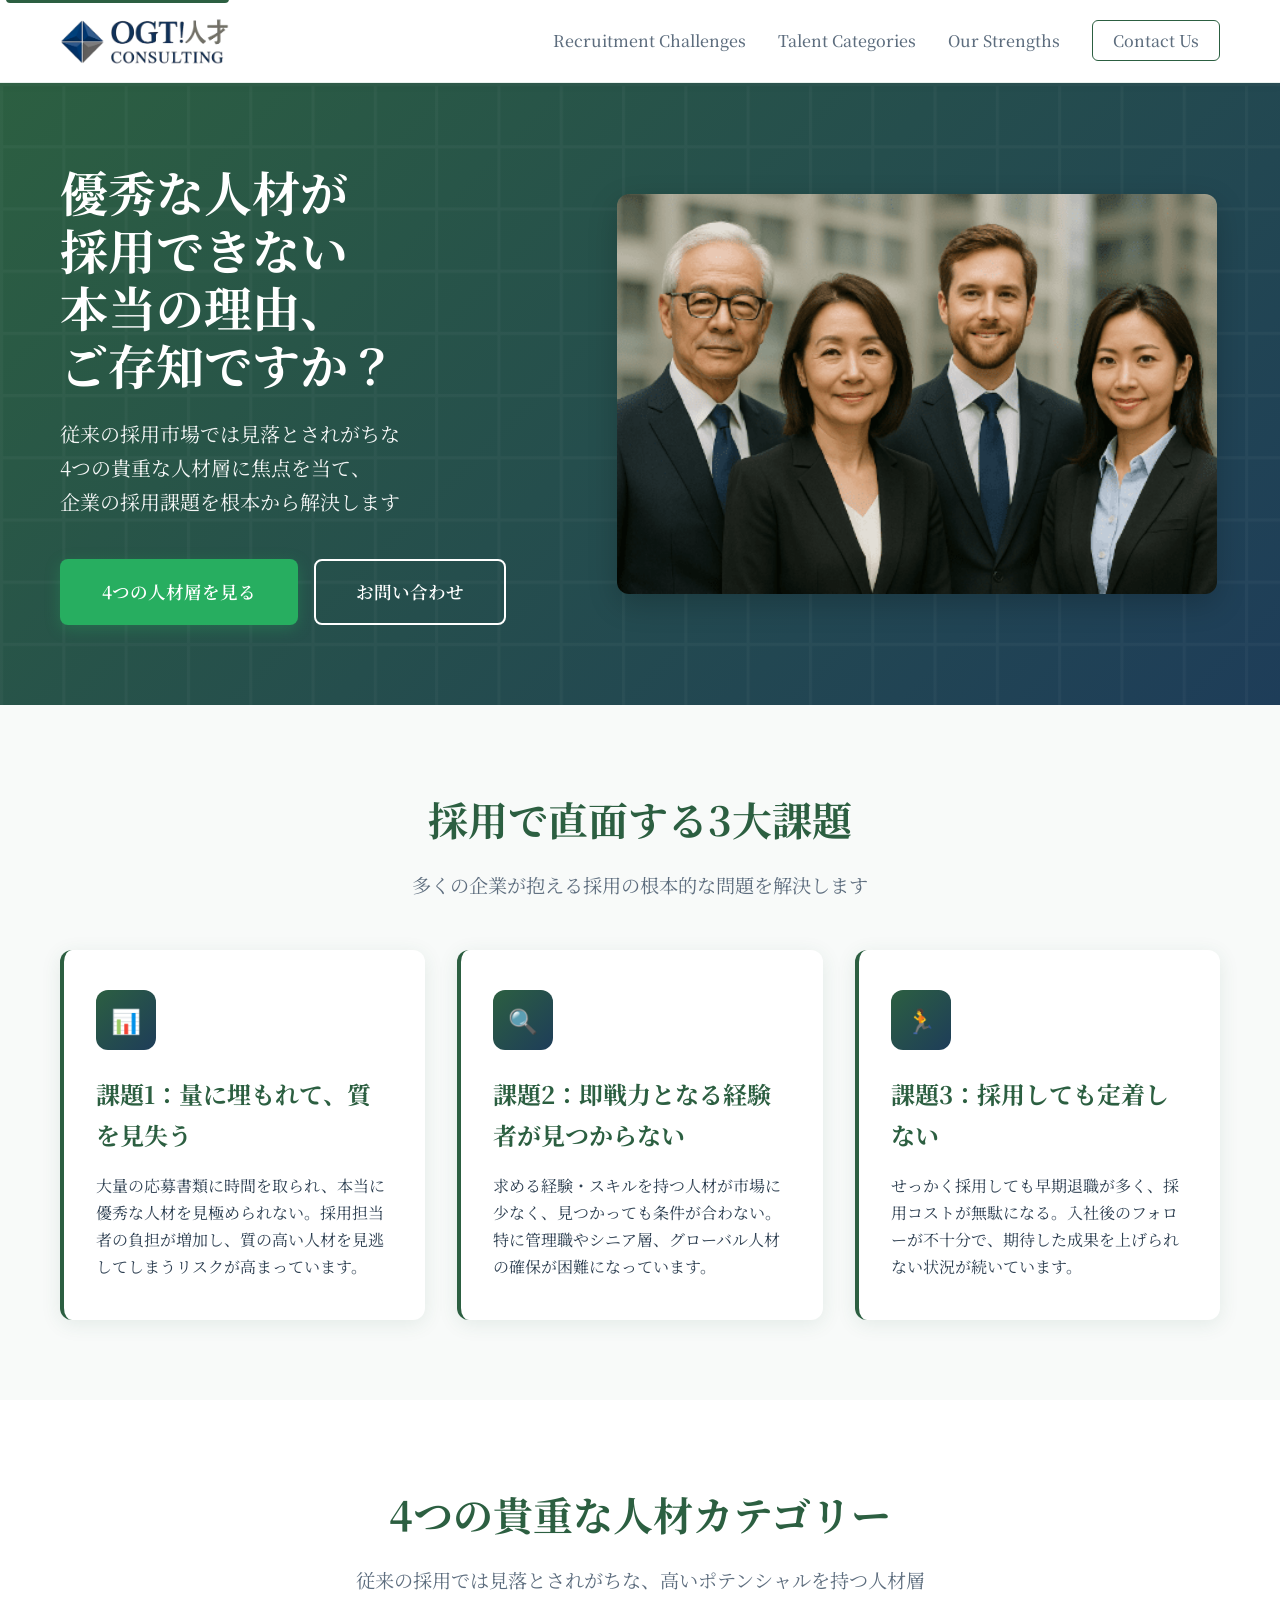
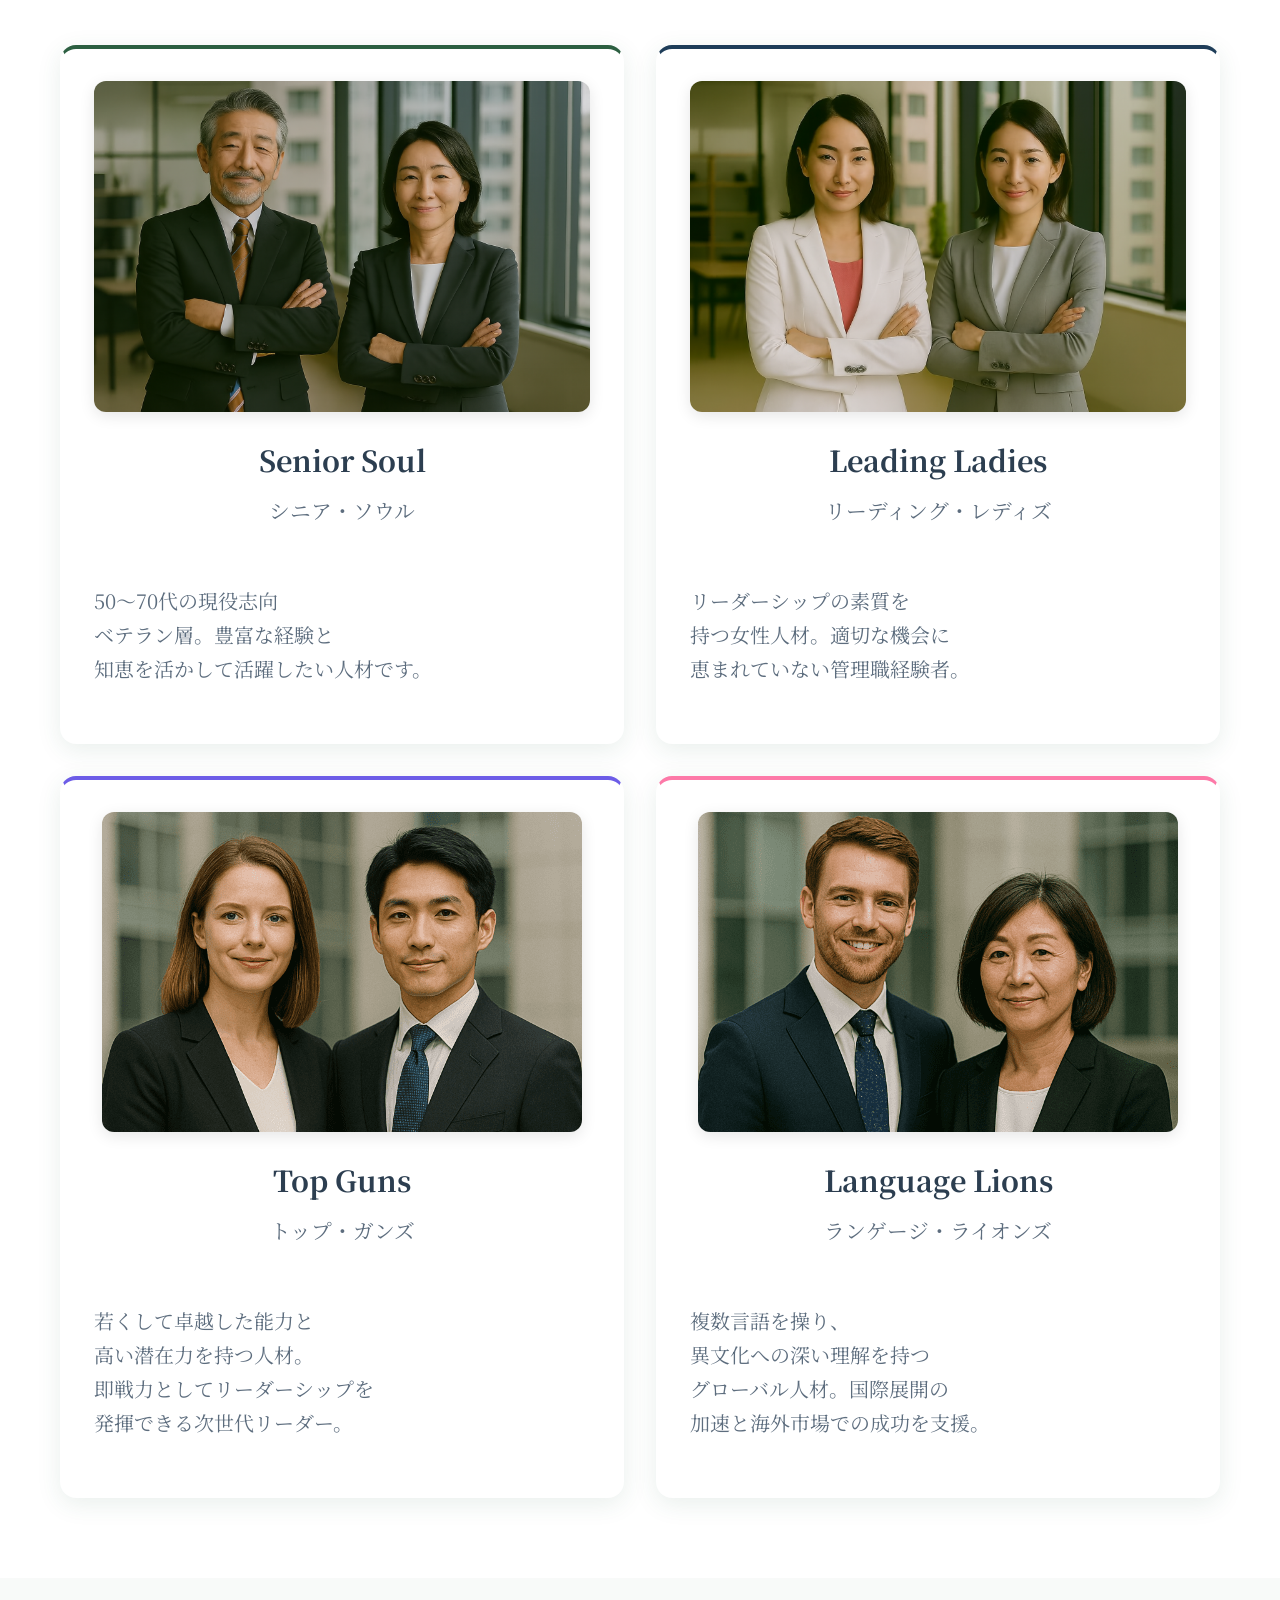
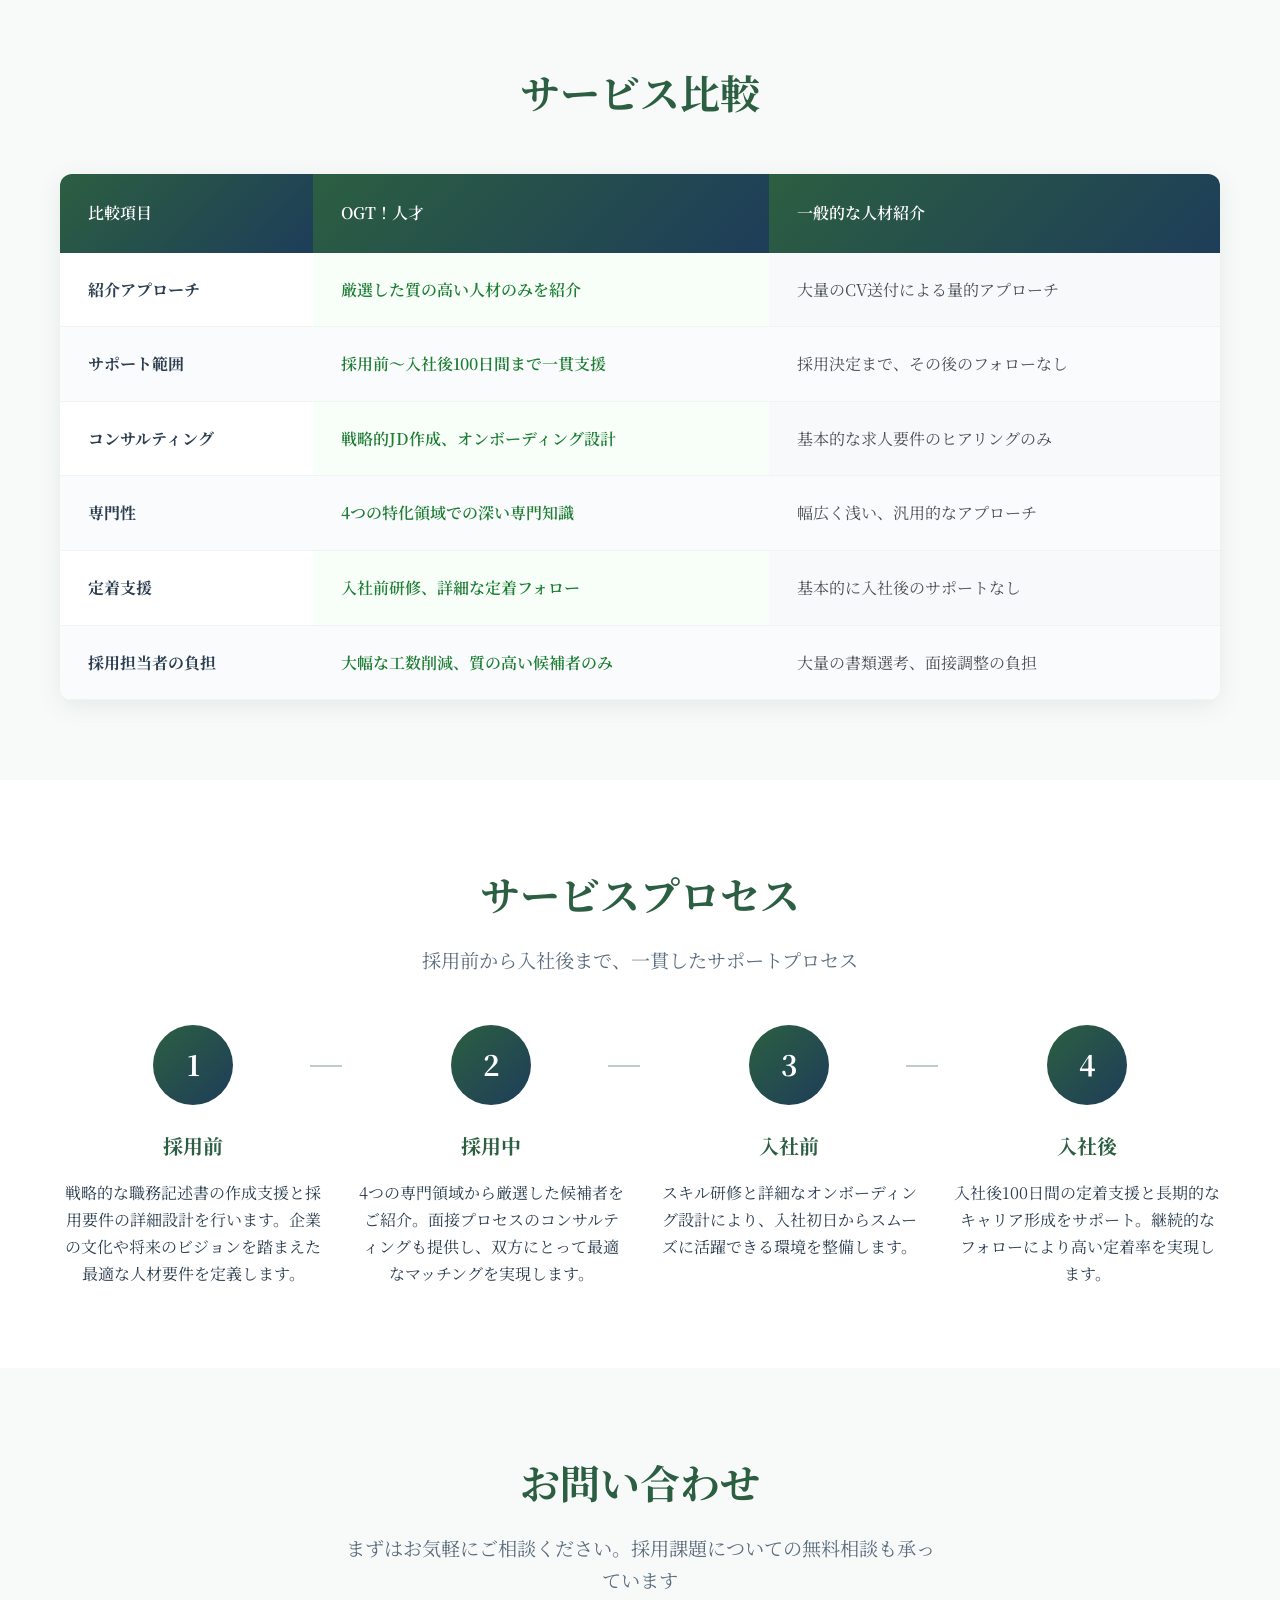
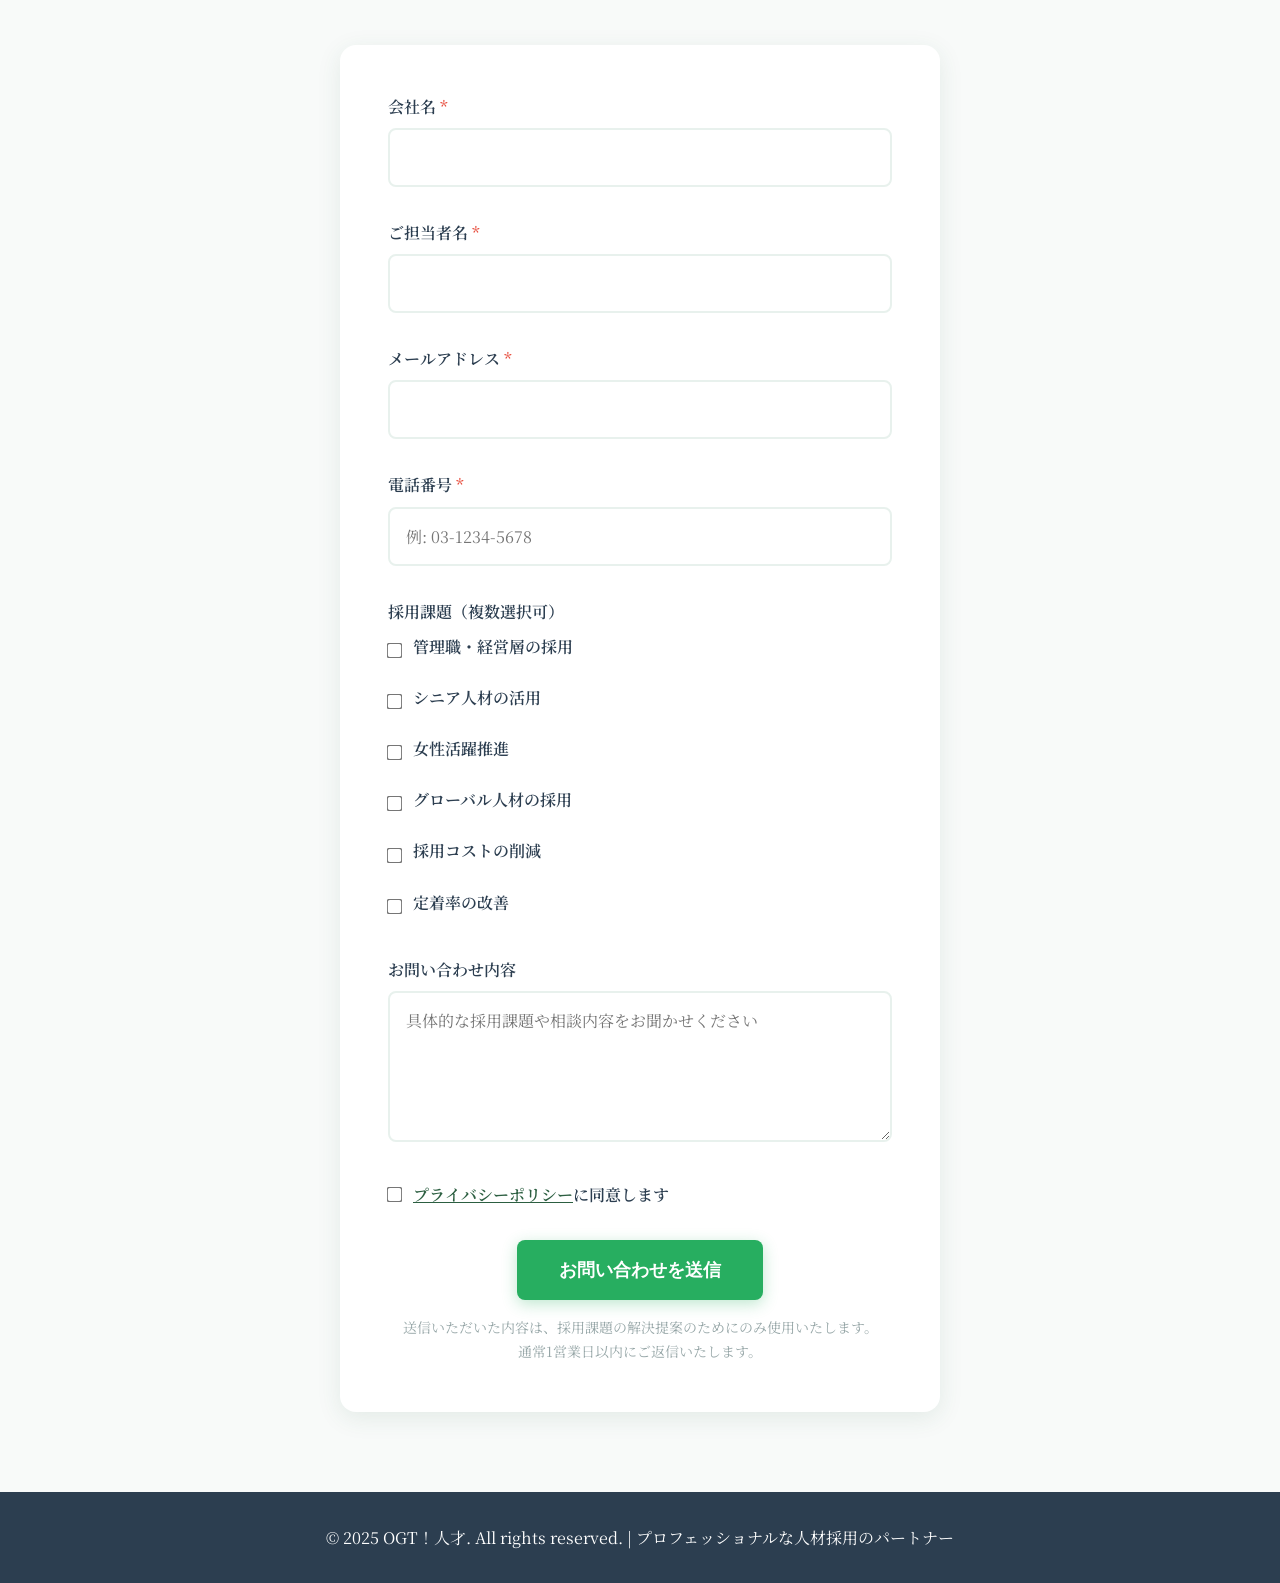
==== index.html @ 857cc053 "フォント、ロゴ、ヘッダー変更" ====
<!DOCTYPE html>
<html lang="ja">
  <head>
    <meta charset="UTF-8" />
    <meta name="viewport" content="width=device-width, initial-scale=1.0" />
    <title>OGT！人才 - 優秀な人材採用の新たな選択肢</title>
    <meta
      name="description"
      content="従来の採用市場では見落とされがちな4つの貴重な人材層に焦点を当て、企業の採用課題を解決する人材紹介サービス"
    />
    <meta name="author" content="OGT！人才" />
    <meta name="robots" content="all" />
    <meta name="viewport" content="width=device-width, initial-scale=1" />

    <!-- Google tag (gtag.js) -->
    <script
      async
      src="https://www.googletagmanager.com/gtag/js?id=G-VGLK5ZNC4B"
    ></script>
    <script>
      window.dataLayer = window.dataLayer || [];
      function gtag() {
        dataLayer.push(arguments);
      }
      gtag("js", new Date());

      gtag("config", "G-VGLK5ZNC4B");
    </script>

    <!-- Favicon -->
    <link rel="icon" type="image/x-icon" href="/favicon.ico" />

    <!-- Fonts -->
    <link rel="preconnect" href="https://fonts.googleapis.com" />
    <link rel="preconnect" href="https://fonts.gstatic.com" crossorigin />
    <link
      href="https://fonts.googleapis.com/css2?family=Noto+Serif+JP:wght@400;500;600;700&family=Cormorant+Garamond:wght@400;500;600;700&display=swap"
      rel="stylesheet"
    />

    <!-- GSAP for animations -->
    <script src="https://cdn.jsdelivr.net/npm/gsap@3.12.2/dist/gsap.min.js"></script>

    <!-- Styles -->
    <link rel="stylesheet" href="css/style.css" />

    <!-- Open Graph Meta Tags -->
    <meta
      property="og:title"
      content="OGT！人才 - 優秀な人材採用の新たな選択肢"
    />
    <meta
      property="og:description"
      content="従来の採用市場では見落とされがちな4つの貴重な人材層に焦点を当て、企業の採用課題を解決する人材紹介サービス"
    />
    <meta property="og:type" content="website" />
    <meta property="og:url" content="https://ogtjinzai.com" />

    <!-- Schema.org structured data -->
    <script type="application/ld+json">
      {
        "@context": "https://schema.org",
        "@type": "Organization",
        "name": "OGT！人才",
        "description": "従来の採用市場では見落とされがちな4つの貴重な人材層に焦点を当て、企業の採用課題を解決する人材紹介サービス",
        "url": "https://ogtjinzai.com",
        "serviceType": "人材紹介サービス"
      }
    </script>
  </head>
  <body id="top">
    <!-- Skip Link for Accessibility -->
    <a href="#main-content" class="skip-link">メインコンテンツへスキップ</a>

    <!-- Header -->
    <header class="header" role="banner">
      <div class="container">
        <div class="header-content">
          <a href="#top" class="logo" aria-label="OGT！人才 ホーム">
            <img src="assets/transparent-logo.webp" alt="OGT！人才" class="logo-img" />
          </a>
          <button
            class="hamburger"
            aria-label="メニューを開く"
            aria-expanded="false"
          >
            <span class="hamburger-line"></span>
            <span class="hamburger-line"></span>
            <span class="hamburger-line"></span>
          </button>
          <nav class="nav" role="navigation" aria-label="メインナビゲーション">
            <ul>
              <li><a href="#issues">Recruitment Challenges</a></li>
              <li><a href="#talent-categories">Talent Categories</a></li>
              <li><a href="#differentiation">Our Strengths</a></li>
              <li><a href="#contact">Contact Us</a></li>
            </ul>
          </nav>
        </div>
      </div>
    </header>

    <!-- Main Content -->
    <main id="main-content" role="main">
      <!-- Hero Section -->
      <section class="hero" role="banner">
        <div class="container">
          <div class="hero-content">
            <div class="hero-text">
              <h1>
                優秀な人材が<br />採用できない<br />本当の理由、<br />ご存知ですか？
              </h1>
              <p>
                従来の採用市場では見落とされがちな<br />4つの貴重な人材層に焦点を当て、<br />企業の採用課題を根本から解決します
              </p>
              <div class="hero-buttons">
                <a href="#talent-categories" class="btn btn-primary"
                  >4つの人材層を見る</a
                >
                <a href="#contact" class="btn btn-outline">お問い合わせ</a>
              </div>
            </div>
            <div class="hero-image">
              <img
                src="../../../assets/sample2.png"
                alt="優秀な人材採用のイメージ"
                class="hero-img"
              />
            </div>
          </div>
        </div>
      </section>

      <!-- Issues Section -->
      <section
        id="issues"
        class="issues"
        role="region"
        aria-labelledby="issues-title"
      >
        <div class="container">
          <h2 id="issues-title" class="section-title">採用で直面する3大課題</h2>
          <p class="section-subtitle">
            多くの企業が抱える採用の根本的な問題を解決します
          </p>

          <div class="issues-grid">
            <article class="issue-card">
              <div class="issue-icon" aria-hidden="true">📊</div>
              <h3>課題1：量に埋もれて、質を見失う</h3>
              <p>
                大量の応募書類に時間を取られ、本当に優秀な人材を見極められない。採用担当者の負担が増加し、質の高い人材を見逃してしまうリスクが高まっています。
              </p>
            </article>

            <article class="issue-card">
              <div class="issue-icon" aria-hidden="true">🔍</div>
              <h3>課題2：即戦力となる経験者が見つからない</h3>
              <p>
                求める経験・スキルを持つ人材が市場に少なく、見つかっても条件が合わない。特に管理職やシニア層、グローバル人材の確保が困難になっています。
              </p>
            </article>

            <article class="issue-card">
              <div class="issue-icon" aria-hidden="true">🏃</div>
              <h3>課題3：採用しても定着しない</h3>
              <p>
                せっかく採用しても早期退職が多く、採用コストが無駄になる。入社後のフォローが不十分で、期待した成果を上げられない状況が続いています。
              </p>
            </article>
          </div>
        </div>
      </section>

      <!-- Talent Categories Section -->
      <section
        id="talent-categories"
        class="talent-categories"
        role="region"
        aria-labelledby="categories-title"
      >
        <div class="container">
          <h2 id="categories-title" class="section-title">
            4つの貴重な人材カテゴリー
          </h2>
          <p class="section-subtitle">
            従来の採用では見落とされがちな、高いポテンシャルを持つ人材層
          </p>

          <div class="categories-grid">
            <article class="category-card">
              <div class="category-header">
                <img
                  src="assets/senior_soul.png"
                  alt="Senior Soul"
                  class="category-image"
                />
                <h3>Senior Soul</h3>
                <p class="subtitle">シニア・ソウル</p>
              </div>
              <div class="category-content">
                <p style="margin-bottom: 1.5rem; color: var(--text-medium)">
                  50〜70代の現役志向<br />ベテラン層。豊富な経験と<br />知恵を活かして活躍したい人材です。
                </p>
              </div>
              <div class="talent-hover">
                <div class="hover-content">
                  <h4>Senior Soulの価値</h4>
                  <ul>
                    <li>豊富な業界経験と深い専門知識</li>
                    <li>広範囲な人的ネットワーク</li>
                    <li>若手育成・メンタリング能力</li>
                    <li>危機管理・判断力の高さ</li>
                    <li>安定したパフォーマンス</li>
                  </ul>
                </div>
              </div>
            </article>

            <article class="category-card">
              <div class="category-header">
                <img
                  src="assets/leading_ladies.png"
                  alt="Leading Ladies"
                  class="category-image"
                />
                <h3>Leading Ladies</h3>
                <p class="subtitle">リーディング・レディズ</p>
              </div>
              <div class="category-content">
                <p style="margin-bottom: 1.5rem; color: var(--text-medium)">
                  リーダーシップの素質を<br />持つ女性人材。適切な機会に<br />恵まれていない管理職経験者。
                </p>
              </div>
              <div class="talent-hover">
                <div class="hover-content">
                  <h4>Leading Ladiesの価値</h4>
                  <ul>
                    <li>高いコミュニケーション能力</li>
                    <li>チームマネジメント経験</li>
                    <li>多角的な視点と柔軟性</li>
                    <li>詳細への配慮と丁寧さ</li>
                    <li>ダイバーシティ推進への貢献</li>
                  </ul>
                </div>
              </div>
            </article>

            <article class="category-card">
              <div class="category-header">
                <img
                  src="assets/top-guns.png"
                  alt="Top Guns"
                  class="category-image"
                />
                <h3>Top Guns</h3>
                <p class="subtitle">トップ・ガンズ</p>
              </div>
              <div class="category-content">
                <p style="margin-bottom: 1.5rem; color: var(--text-medium)">
                  若くして卓越した能力と<br />高い潜在力を持つ人材。<br />即戦力としてリーダーシップを<br />発揮できる次世代リーダー。
                </p>
              </div>
              <div class="talent-hover">
                <div class="hover-content">
                  <h4>Top Gunsの価値</h4>
                  <ul>
                    <li>高い学習能力と適応力</li>
                    <li>データ分析・デジタルスキル</li>
                    <li>イノベーション創出力</li>
                    <li>チャレンジ精神と実行力</li>
                    <li>スピード感のある意思決定</li>
                  </ul>
                </div>
              </div>
            </article>

            <article class="category-card">
              <div class="category-header">
                <img
                  src="assets/language_lions.png"
                  alt="Language Lions"
                  class="category-image"
                />
                <h3>Language Lions</h3>
                <p class="subtitle">ランゲージ・ライオンズ</p>
              </div>
              <div class="category-content">
                <p style="margin-bottom: 1.5rem; color: var(--text-medium)">
                  複数言語を操り、<br />異文化への深い理解を持つ<br />グローバル人材。国際展開の<br />加速と海外市場での成功を支援。
                </p>
              </div>
              <div class="talent-hover">
                <div class="hover-content">
                  <h4>Language Lionsの価値</h4>
                  <ul>
                    <li>マルチリンガルスキル</li>
                    <li>異文化コミュニケーション能力</li>
                    <li>国際的なビジネス経験</li>
                    <li>グローバル市場への理解</li>
                    <li>クロスボーダーな思考力</li>
                  </ul>
                </div>
              </div>
            </article>
          </div>
        </div>
      </section>

      <!-- Differentiation Section -->
      <section
        id="differentiation"
        class="differentiation"
        role="region"
        aria-labelledby="diff-title"
      >
        <div class="container">
          <h2 id="diff-title" class="section-title">サービス比較</h2>

          <div class="comparison-table">
            <table role="table" aria-label="サービス比較表">
              <thead>
                <tr>
                  <th scope="col">比較項目</th>
                  <th scope="col" class="ogt-column">OGT！人才</th>
                  <th scope="col" class="general-column">一般的な人材紹介</th>
                </tr>
              </thead>
              <tbody>
                <tr>
                  <td><strong>紹介アプローチ</strong></td>
                  <td class="ogt-column">
                    厳選した質の高い<br class="mobile-br" />人材のみを紹介
                  </td>
                  <td class="general-column">
                    大量のCV送付による<br class="mobile-br" />量的アプローチ
                  </td>
                </tr>
                <tr>
                  <td><strong>サポート範囲</strong></td>
                  <td class="ogt-column">
                    採用前〜入社後100日間まで<br class="mobile-br" />一貫支援
                  </td>
                  <td class="general-column">
                    採用決定まで、<br class="mobile-br" />その後のフォローなし
                  </td>
                </tr>
                <tr>
                  <td><strong>コンサルティング</strong></td>
                  <td class="ogt-column">
                    戦略的JD作成、<br class="mobile-br" />オンボーディング設計
                  </td>
                  <td class="general-column">
                    基本的な求人要件の<br class="mobile-br" />ヒアリングのみ
                  </td>
                </tr>
                <tr>
                  <td><strong>専門性</strong></td>
                  <td class="ogt-column">
                    4つの特化領域での<br class="mobile-br" />深い専門知識
                  </td>
                  <td class="general-column">
                    幅広く浅い、<br class="mobile-br" />汎用的なアプローチ
                  </td>
                </tr>
                <tr>
                  <td><strong>定着支援</strong></td>
                  <td class="ogt-column">
                    入社前研修、<br class="mobile-br" />詳細な定着フォロー
                  </td>
                  <td class="general-column">
                    基本的に入社後の<br class="mobile-br" />サポートなし
                  </td>
                </tr>
                <tr>
                  <td><strong>採用担当者の負担</strong></td>
                  <td class="ogt-column">
                    大幅な工数削減、<br class="mobile-br" />質の高い候補者のみ
                  </td>
                  <td class="general-column">
                    大量の書類選考、<br class="mobile-br" />面接調整の負担
                  </td>
                </tr>
              </tbody>
            </table>
          </div>

          <!-- Mobile Card Layout for small screens -->
          <div
            class="comparison-table-mobile"
            aria-label="サービス比較（カード形式）"
          >
            <div class="comparison-card">
              <h4>紹介アプローチ</h4>
              <div class="comparison-item">
                <div class="comparison-label">OGT！人才</div>
                <div class="comparison-ogt">
                  厳選した質の高い<br />人材のみを紹介
                </div>
              </div>
              <div class="comparison-item">
                <div class="comparison-label">一般的な人材紹介</div>
                <div class="comparison-general">
                  大量のCV送付による<br />量的アプローチ
                </div>
              </div>
            </div>

            <div class="comparison-card">
              <h4>サポート範囲</h4>
              <div class="comparison-item">
                <div class="comparison-label">OGT！人才</div>
                <div class="comparison-ogt">
                  採用前〜入社後100日間まで<br />一貫支援
                </div>
              </div>
              <div class="comparison-item">
                <div class="comparison-label">一般的な人材紹介</div>
                <div class="comparison-general">
                  採用決定まで、<br />その後のフォローなし
                </div>
              </div>
            </div>

            <div class="comparison-card">
              <h4>コンサルティング</h4>
              <div class="comparison-item">
                <div class="comparison-label">OGT！人才</div>
                <div class="comparison-ogt">
                  戦略的JD作成、<br />オンボーディング設計
                </div>
              </div>
              <div class="comparison-item">
                <div class="comparison-label">一般的な人材紹介</div>
                <div class="comparison-general">
                  基本的な求人要件の<br />ヒアリングのみ
                </div>
              </div>
            </div>

            <div class="comparison-card">
              <h4>専門性</h4>
              <div class="comparison-item">
                <div class="comparison-label">OGT！人才</div>
                <div class="comparison-ogt">
                  4つの特化領域での<br />深い専門知識
                </div>
              </div>
              <div class="comparison-item">
                <div class="comparison-label">一般的な人材紹介</div>
                <div class="comparison-general">
                  幅広く浅い、<br />汎用的なアプローチ
                </div>
              </div>
            </div>

            <div class="comparison-card">
              <h4>定着支援</h4>
              <div class="comparison-item">
                <div class="comparison-label">OGT！人才</div>
                <div class="comparison-ogt">
                  入社前研修、<br />詳細な定着フォロー
                </div>
              </div>
              <div class="comparison-item">
                <div class="comparison-label">一般的な人材紹介</div>
                <div class="comparison-general">
                  基本的に入社後の<br />サポートなし
                </div>
              </div>
            </div>

            <div class="comparison-card">
              <h4>採用担当者の負担</h4>
              <div class="comparison-item">
                <div class="comparison-label">OGT！人才</div>
                <div class="comparison-ogt">
                  大幅な工数削減、<br />質の高い候補者のみ
                </div>
              </div>
              <div class="comparison-item">
                <div class="comparison-label">一般的な人材紹介</div>
                <div class="comparison-general">
                  大量の書類選考、<br />面接調整の負担
                </div>
              </div>
            </div>
          </div>
        </div>
      </section>

      <!-- Process Section -->
      <section
        id="process"
        class="process"
        role="region"
        aria-labelledby="process-title"
      >
        <div class="container">
          <h2 id="process-title" class="section-title">サービスプロセス</h2>
          <p class="section-subtitle">
            採用前から入社後まで、一貫したサポートプロセス
          </p>

          <div class="process-steps">
            <article class="process-step">
              <div class="step-number" aria-hidden="true">1</div>
              <h3>採用前</h3>
              <p>
                戦略的な職務記述書の作成支援と採用要件の詳細設計を行います。企業の文化や将来のビジョンを踏まえた最適な人材要件を定義します。
              </p>
            </article>

            <article class="process-step">
              <div class="step-number" aria-hidden="true">2</div>
              <h3>採用中</h3>
              <p>
                4つの専門領域から厳選した候補者をご紹介。面接プロセスのコンサルティングも提供し、双方にとって最適なマッチングを実現します。
              </p>
            </article>

            <article class="process-step">
              <div class="step-number" aria-hidden="true">3</div>
              <h3>入社前</h3>
              <p>
                スキル研修と詳細なオンボーディング設計により、入社初日からスムーズに活躍できる環境を整備します。
              </p>
            </article>

            <article class="process-step">
              <div class="step-number" aria-hidden="true">4</div>
              <h3>入社後</h3>
              <p>
                入社後100日間の定着支援と長期的なキャリア形成をサポート。継続的なフォローにより高い定着率を実現します。
              </p>
            </article>
          </div>
        </div>
      </section>

      <!-- Contact Form Section -->
      <section
        id="contact"
        class="contact"
        role="region"
        aria-labelledby="contact-title"
      >
        <div class="container">
          <h2 id="contact-title" class="section-title">お問い合わせ</h2>
          <p class="section-subtitle">
            まずはお気軽にご相談ください。採用課題についての無料相談も承っています
          </p>

          <div class="form-container">
            <form
              id="contact-form"
              name="contact"
              role="form"
              aria-labelledby="contact-title"
            >
              <div class="form-group">
                <label for="company"
                  >会社名
                  <span class="required" aria-label="必須">*</span></label
                >
                <input
                  type="text"
                  id="company"
                  name="company"
                  class="form-control"
                  required
                  aria-describedby="company-help"
                />
                <small id="company-help" class="sr-only"
                  >会社名を入力してください</small
                >
              </div>

              <div class="form-group">
                <label for="name"
                  >ご担当者名
                  <span class="required" aria-label="必須">*</span></label
                >
                <input
                  type="text"
                  id="name"
                  name="name"
                  class="form-control"
                  required
                  aria-describedby="name-help"
                />
                <small id="name-help" class="sr-only"
                  >担当者のお名前を入力してください</small
                >
              </div>

              <div class="form-group">
                <label for="email"
                  >メールアドレス
                  <span class="required" aria-label="必須">*</span></label
                >
                <input
                  type="email"
                  id="email"
                  name="email"
                  class="form-control"
                  required
                  aria-describedby="email-help"
                />
                <small id="email-help" class="sr-only"
                  >連絡可能なメールアドレスを入力してください</small
                >
              </div>

              <div class="form-group">
                <label for="phone"
                  >電話番号
                  <span class="required" aria-label="必須">*</span></label
                >
                <input
                  type="tel"
                  id="phone"
                  name="phone"
                  class="form-control"
                  required
                  aria-describedby="phone-help"
                  placeholder="例: 03-1234-5678"
                />
                <small id="phone-help" class="sr-only"
                  >連絡可能な電話番号を入力してください</small
                >
              </div>

              <div class="form-group">
                <label for="challenges">採用課題（複数選択可）</label>
                <div
                  class="checkbox-group"
                  role="group"
                  aria-labelledby="challenges"
                >
                  <div class="checkbox-item">
                    <input
                      type="checkbox"
                      id="challenge1"
                      name="challenges"
                      value="管理職・経営層の採用"
                    />
                    <label for="challenge1">管理職・経営層の採用</label>
                  </div>
                  <div class="checkbox-item">
                    <input
                      type="checkbox"
                      id="challenge2"
                      name="challenges"
                      value="シニア人材の活用"
                    />
                    <label for="challenge2">シニア人材の活用</label>
                  </div>
                  <div class="checkbox-item">
                    <input
                      type="checkbox"
                      id="challenge3"
                      name="challenges"
                      value="女性活躍推進"
                    />
                    <label for="challenge3">女性活躍推進</label>
                  </div>
                  <div class="checkbox-item">
                    <input
                      type="checkbox"
                      id="challenge4"
                      name="challenges"
                      value="グローバル人材の採用"
                    />
                    <label for="challenge4">グローバル人材の採用</label>
                  </div>
                  <div class="checkbox-item">
                    <input
                      type="checkbox"
                      id="challenge5"
                      name="challenges"
                      value="採用コストの削減"
                    />
                    <label for="challenge5">採用コストの削減</label>
                  </div>
                  <div class="checkbox-item">
                    <input
                      type="checkbox"
                      id="challenge6"
                      name="challenges"
                      value="定着率の改善"
                    />
                    <label for="challenge6">定着率の改善</label>
                  </div>
                </div>
              </div>

              <div class="form-group">
                <label for="message">お問い合わせ内容</label>
                <textarea
                  id="message"
                  name="message"
                  class="form-control"
                  rows="5"
                  aria-describedby="message-help"
                  placeholder="具体的な採用課題や相談内容をお聞かせください"
                ></textarea>
                <small id="message-help" class="sr-only"
                  >詳細なお問い合わせ内容があればご記入ください</small
                >
              </div>

              <!-- Honeypot（ボット対策） - CSSで非表示 -->
              <div class="form-group honeypot" style="position: absolute; left: -9999px;">
                <label for="website">ウェブサイト（入力しないでください）</label>
                <input
                  type="text"
                  id="website"
                  name="website"
                  tabindex="-1"
                  autocomplete="off"
                />
              </div>
              <div class="form-group honeypot" style="position: absolute; left: -9999px;">
                <label for="url">URL（入力しないでください）</label>
                <input
                  type="text"
                  id="url"
                  name="url"
                  tabindex="-1"
                  autocomplete="off"
                />
              </div>

              <div class="form-group checkbox-privacy">
                <label>
                  <input type="checkbox" name="privacy" id="privacy" required />
                  <span>
                    <a
                      href="https://ogtjinzai.com/privacy/"
                      class="privacy-link"
                      target="_blank"
                      rel="noopener noreferrer">プライバシーポリシー</a
                    >に同意します
                  </span>
                </label>
              </div>

              <div class="form-submit">
                <button type="submit" class="btn btn-primary btn-submit" id="submit-btn">
                  お問い合わせを送信
                </button>
              </div>

              <div id="form-message" class="form-message"></div>

              <p
                style="
                  font-size: 0.875rem;
                  color: var(--text-light);
                  text-align: center;
                  margin-top: 1rem;
                "
              >
                送信いただいた内容は、採用課題の解決提案のためにのみ使用いたします。<br />
                通常1営業日以内にご返信いたします。
              </p>
            </form>
          </div>
        </div>
      </section>
    </main>

    <!-- Footer -->
    <footer class="footer" role="contentinfo">
      <div class="container">
        <p>
          &copy; 2025 OGT！人才. All rights reserved. |
          プロフェッショナルな人材採用のパートナー
        </p>
      </div>
    </footer>

    <!-- Scripts -->
    <script src="js/main.js"></script>
  </body>
</html>
---- css/style.css ----
/* Team B - Professional & Trust Design */
/* プロフェッショナルで信頼感のあるデザイン */

:root {
  --primary-color: #2c5f41; /* 深緑 */
  --secondary-color: #1e3d59; /* ネイビー */
  --accent-color: #7c8a8e; /* グレー */
  --bg-light: #f8faf9;
  --bg-white: #ffffff;
  --text-dark: #2c3e50;
  --text-medium: #5d6d7e;
  --text-light: #95a5a6;
  --success: #27ae60;
  --shadow: rgba(44, 95, 65, 0.1);
  --gradient-primary: linear-gradient(135deg, #2c5f41 0%, #1e3d59 100%);
}

* {
  margin: 0;
  padding: 0;
  box-sizing: border-box;
}

body {
  font-family: "Noto Serif JP", "Cormorant Garamond", serif;
  line-height: 1.7;
  color: var(--text-dark);
  background-color: var(--bg-white);
}

.container {
  max-width: 1200px;
  margin: 0 auto;
  padding: 0 20px;
}

/* Header */
.header {
  background: var(--bg-white);
  border-bottom: 1px solid #e8f1ed;
  padding: 1rem 0;
  position: sticky;
  top: 0;
  z-index: 100;
  box-shadow: 0 2px 10px rgba(0,0,0,0.05);
}

.header-content {
  display: flex;
  justify-content: space-between;
  align-items: center;
}

.logo {
  font-size: 1.75rem;
  font-weight: 700;
  color: var(--primary-color);
  text-decoration: none;
  display: inline-block;
}

.logo-img {
  height: 50px;
  width: auto;
  display: block;
  transition: transform 0.3s ease;
}

.logo:hover .logo-img {
  transform: scale(1.05);
}

.nav ul {
  display: flex;
  list-style: none;
  gap: 2rem;
}

.nav a {
  text-decoration: none;
  color: var(--text-medium);
  font-weight: 500;
  transition: color 0.3s ease;
}

.nav a:hover {
  color: var(--primary-color);
}

.nav a[href="#contact"] {
  border: 1px solid var(--primary-color);
  padding: 0.5rem 1.25rem;
  border-radius: 6px;
  transition: all 0.3s ease;
}

.nav a[href="#contact"]:hover {
  background: var(--primary-color);
  color: white;
}

/* Hamburger Menu */
.hamburger {
  display: none;
  flex-direction: column;
  justify-content: center;
  align-items: center;
  width: 30px;
  height: 30px;
  background: none;
  border: none;
  cursor: pointer;
  padding: 0;
  z-index: 101;
}

.hamburger-line {
  width: 25px;
  height: 3px;
  background: var(--primary-color);
  margin: 3px 0;
  transition: all 0.3s ease;
  transform-origin: center;
}

.hamburger.active .hamburger-line:nth-child(1) {
  transform: rotate(45deg) translate(5px, 5px);
}

.hamburger.active .hamburger-line:nth-child(2) {
  opacity: 0;
}

.hamburger.active .hamburger-line:nth-child(3) {
  transform: rotate(-45deg) translate(7px, -6px);
}

.nav.mobile-open {
  display: block;
}

/* Hero Section */
.hero {
  background: var(--gradient-primary);
  color: white;
  padding: 5rem 0;
  text-align: center;
  position: relative;
  overflow: hidden;
}

.hero::before {
  content: '';
  position: absolute;
  top: 0;
  left: 0;
  right: 0;
  bottom: 0;
  background: url('data:image/svg+xml,<svg xmlns="http://www.w3.org/2000/svg" viewBox="0 0 100 100"><defs><pattern id="grid" width="10" height="10" patternUnits="userSpaceOnUse"><path d="M 10 0 L 0 0 0 10" fill="none" stroke="rgba(255,255,255,0.1)" stroke-width="1"/></pattern></defs><rect width="100" height="100" fill="url(%23grid)"/></svg>');
  opacity: 0.3;
}

.hero-content {
  position: relative;
  z-index: 2;
  display: grid;
  grid-template-columns: 1fr 1.2fr;
  gap: 3rem;
  align-items: center;
  max-width: 1200px;
  margin: 0 auto;
}

.hero-text {
  text-align: left;
}

.hero-image {
  display: flex;
  justify-content: center;
  align-items: center;
}

.hero-img {
  width: 100%;
  height: auto;
  border-radius: 12px;
  box-shadow: 0 10px 30px rgba(0,0,0,0.2);
  max-width: 600px;
}

.hero h1 {
  font-size: 3rem;
  font-weight: 700;
  margin-bottom: 1.5rem;
  line-height: 1.2;
}

.hero p {
  font-size: 1.25rem;
  margin-bottom: 2.5rem;
  opacity: 0.95;
  max-width: 600px;
  margin-left: auto;
  margin-right: auto;
}

.hero-buttons {
  margin-top: 2rem;
  display: flex;
  gap: 1rem;
  justify-content: flex-start;
  flex-wrap: wrap;
}

.btn {
  display: inline-block;
  padding: 1rem 2.5rem;
  border-radius: 8px;
  text-decoration: none;
  font-weight: 600;
  font-size: 1.1rem;
  transition: all 0.3s ease;
  border: 2px solid transparent;
  cursor: pointer;
  text-align: center;
}

.btn-primary {
  background: var(--success);
  color: white;
  box-shadow: 0 4px 15px rgba(39, 174, 96, 0.3);
}

.btn-primary:hover {
  background: #219a52;
  transform: translateY(-2px);
  box-shadow: 0 6px 20px rgba(39, 174, 96, 0.4);
}

.btn-outline {
  background: transparent;
  color: white;
  border-color: white;
}

.btn-outline:hover {
  background: white;
  color: var(--primary-color);
}

/* Issues Section */
.issues {
  padding: 5rem 0;
  background: var(--bg-light);
}

.section-title {
  text-align: center;
  font-size: 2.5rem;
  font-weight: 700;
  color: var(--primary-color);
  margin-bottom: 1rem;
}

.section-subtitle {
  text-align: center;
  font-size: 1.2rem;
  color: var(--text-medium);
  margin-bottom: 3rem;
  max-width: 600px;
  margin-left: auto;
  margin-right: auto;
}

.issues-grid {
  display: grid;
  grid-template-columns: repeat(auto-fit, minmax(350px, 1fr));
  gap: 2rem;
  margin-top: 3rem;
}

.issue-card {
  background: var(--bg-white);
  padding: 2.5rem 2rem;
  border-radius: 12px;
  box-shadow: 0 4px 20px var(--shadow);
  border-left: 4px solid var(--primary-color);
  transition: transform 0.3s ease;
}

.issue-card:hover {
  transform: translateY(-5px);
}

.issue-icon {
  width: 60px;
  height: 60px;
  background: var(--gradient-primary);
  border-radius: 12px;
  display: flex;
  align-items: center;
  justify-content: center;
  margin-bottom: 1.5rem;
  font-size: 1.5rem;
  color: white;
}

.issue-card h3 {
  font-size: 1.5rem;
  font-weight: 700;
  margin-bottom: 1rem;
  color: var(--primary-color);
}

/* Talent Categories */
.talent-categories {
  padding: 5rem 0;
  background: var(--bg-white);
}

.categories-grid {
  display: grid;
  grid-template-columns: repeat(2, 1fr);
  gap: 2rem;
  margin-top: 3rem;
}

@media (max-width: 1024px) {
  .categories-grid {
    grid-template-columns: repeat(auto-fit, minmax(280px, 1fr));
  }
}

.category-card {
  background: var(--bg-white);
  border-radius: 16px;
  overflow: hidden;
  box-shadow: 0 6px 25px var(--shadow);
  transition: all 0.5s cubic-bezier(0.4, 0, 0.2, 1);
  border: 2px solid transparent;
  position: relative;
  transform-style: preserve-3d;
  perspective: 1000px;
}

.category-card:hover {
  transform: translateY(-15px) rotateX(3deg) rotateY(3deg);
  box-shadow: 0 25px 50px rgba(44, 95, 65, 0.25),
              0 15px 30px rgba(44, 95, 65, 0.15);
}

.category-card:nth-child(1) { border-top: 4px solid #2c5f41; }
.category-card:nth-child(2) { border-top: 4px solid #1e3d59; }
.category-card:nth-child(3) { border-top: 4px solid #6c5ce7; }
.category-card:nth-child(4) { border-top: 4px solid #fd79a8; }

.category-header {
  padding: 2rem;
  text-align: center;
}

.category-image {
  max-width: 100%;
  width: auto;
  height: auto;
  margin: 0 auto 1.5rem;
  border-radius: 12px;
  box-shadow: 0 4px 15px rgba(0,0,0,0.1);
  display: block;
}

.category-card h3 {
  font-size: 1.8rem;
  font-weight: 700;
  margin-bottom: 0.5rem;
  color: var(--text-dark);
}

.category-card .subtitle {
  font-size: 1.3rem;
  color: var(--text-medium);
  margin-bottom: 1.5rem;
}

.category-content {
  padding: 0 2rem 2rem;
}

.category-content p {
  font-size: 1.25rem;
  line-height: 1.7;
}



/* Talent Hover Overlay */
.talent-hover {
  position: absolute;
  top: 0;
  left: 0;
  width: 100%;
  height: 100%;
  background: rgba(44, 95, 65, 0.95);
  display: flex;
  align-items: center;
  justify-content: center;
  opacity: 0;
  transition: all 0.4s ease;
  z-index: 10;
  padding: 2rem;
}

.category-card:hover .talent-hover {
  opacity: 1;
}

.hover-content {
  color: white;
  text-align: center;
}

.hover-content h4 {
  font-size: 1.85rem;
  margin-bottom: 1.75rem;
  color: white;
  font-weight: 700;
}

.hover-content ul {
  list-style: none;
  text-align: left;
  max-width: 350px;
  margin: 0 auto;
}

.hover-content li {
  padding: 0.65rem 0;
  padding-left: 2rem;
  position: relative;
  color: rgba(255, 255, 255, 0.95);
  line-height: 1.7;
  font-size: 1.15rem;
}

.hover-content li::before {
  content: '✓';
  position: absolute;
  left: 0;
  color: #4ade80;
  font-weight: bold;
}

/* Differentiation */
.differentiation {
  padding: 5rem 0;
  background: var(--bg-light);
}

.comparison-table {
  background: var(--bg-white);
  border-radius: 12px;
  overflow: hidden;
  box-shadow: 0 6px 25px var(--shadow);
  margin-top: 3rem;
}

.comparison-table table {
  width: 100%;
  border-collapse: collapse;
}

.comparison-table th {
  background: var(--gradient-primary);
  color: white;
  padding: 1.75rem 1.75rem;
  text-align: left;
  font-weight: 600;
  line-height: 1.4;
}

/* Only table headers should be white */
.comparison-table th.ogt-column,
.comparison-table th.general-column {
  color: white !important;
}

.comparison-table td {
  padding: 1.5rem 1.75rem;
  border-bottom: 1px solid #f1f3f4;
  vertical-align: top;
  line-height: 1.6;
  word-wrap: break-word;
  hyphens: auto;
}

.comparison-table tr:nth-child(even) td {
  background: #fafbfc;
}

.comparison-table .ogt-column {
  color: #1e7e34;
  font-weight: 600;
  background-color: #f8fff9;
}

.comparison-table .general-column {
  color: #495057;
  background-color: #f8f9fa;
}

/* Mobile card layout - hidden by default */
.comparison-table-mobile {
  display: none;
}

/* Process */
.process {
  padding: 5rem 0;
  background: var(--bg-white);
}

.process-steps {
  display: grid;
  grid-template-columns: repeat(auto-fit, minmax(250px, 1fr));
  gap: 2rem;
  margin-top: 3rem;
}

.process-step {
  text-align: center;
  position: relative;
}

.process-step::after {
  content: '';
  position: absolute;
  top: 40px;
  right: -1rem;
  width: 2rem;
  height: 2px;
  background: var(--primary-color);
  opacity: 0.3;
}

.process-step:last-child::after {
  display: none;
}

.step-number {
  width: 80px;
  height: 80px;
  background: var(--gradient-primary);
  border-radius: 50%;
  display: flex;
  align-items: center;
  justify-content: center;
  margin: 0 auto 1.5rem;
  font-size: 1.75rem;
  font-weight: 700;
  color: white;
}

.process-step h3 {
  font-size: 1.25rem;
  font-weight: 700;
  margin-bottom: 1rem;
  color: var(--primary-color);
}

/* Contact Form */
.contact {
  padding: 5rem 0;
  background: var(--bg-light);
}

.form-container {
  max-width: 600px;
  margin: 0 auto;
  background: var(--bg-white);
  padding: 3rem;
  border-radius: 16px;
  box-shadow: 0 6px 25px var(--shadow);
}

.form-group {
  margin-bottom: 2rem;
}

.form-group label {
  display: block;
  margin-bottom: 0.5rem;
  font-weight: 600;
  color: var(--text-dark);
}

.required {
  color: #e74c3c;
}

.form-control {
  width: 100%;
  padding: 1rem;
  border: 2px solid #e8f1ed;
  border-radius: 8px;
  font-size: 1rem;
  transition: border-color 0.3s ease;
  font-family: inherit;
}

.form-control:focus {
  outline: none;
  border-color: var(--primary-color);
  box-shadow: 0 0 0 3px rgba(44, 95, 65, 0.1);
}

.checkbox-group {
  display: grid;
  grid-template-columns: repeat(auto-fit, minmax(250px, 1fr));
  gap: 1rem;
}

.checkbox-item {
  display: flex;
  align-items: center;
}

.checkbox-item input[type="checkbox"] {
  margin-right: 0.75rem;
  transform: scale(1.2);
}

textarea.form-control {
  resize: vertical;
  min-height: 120px;
}

.form-submit {
  text-align: center;
  margin-top: 2rem;
}

/* Form Messages */
.form-message {
  margin-top: 1.5rem;
  padding: 1rem;
  border-radius: 4px;
  text-align: center;
  font-size: 1rem;
  white-space: pre-line;
  display: none;
}

.form-message.show {
  display: block;
}

.form-message.success {
  background-color: rgba(39, 174, 96, 0.1);
  color: #27ae60;
  border: 1px solid rgba(39, 174, 96, 0.4);
}

.form-message.error {
  background-color: rgba(231, 76, 60, 0.1);
  color: #e74c3c;
  border: 1px solid rgba(231, 76, 60, 0.4);
}

/* Privacy Checkbox */
.checkbox-privacy {
  margin-top: 1.5rem;
}

.checkbox-privacy label {
  display: flex;
  align-items: center;
  cursor: pointer;
}

.checkbox-privacy input[type="checkbox"] {
  margin-right: 0.75rem;
  transform: scale(1.2);
  cursor: pointer;
}

.privacy-link {
  color: var(--primary-color);
  text-decoration: underline;
}

.privacy-link:hover {
  color: var(--secondary-color);
}

/* Button Disabled State */
.btn-primary:disabled {
  background-color: rgba(44, 95, 65, 0.5);
  cursor: not-allowed;
  opacity: 0.6;
}

/* Honeypot - additional hiding */
.honeypot {
  position: absolute !important;
  left: -9999px !important;
  visibility: hidden !important;
  opacity: 0 !important;
}

/* Footer */
.footer {
  background: var(--text-dark);
  color: white;
  padding: 2rem 0;
  text-align: center;
}

/* Mobile line breaks - hidden by default on desktop */
.mobile-br {
  display: none;
}

@media (max-width: 768px) {
  .mobile-br {
    display: inline;
  }
}

/* Responsive Design */
@media (max-width: 768px) {
  .logo-img {
    height: 40px;
  }

  .hero-content {
    grid-template-columns: 1fr;
    gap: 2rem;
    text-align: center;
  }
  
  .hero-text {
    text-align: center;
  }
  
  .hero-buttons {
    justify-content: center;
  }
  
  .hero h1 {
    font-size: 2.25rem;
  }
  
  .hero p {
    font-size: 1.1rem;
  }
  
  .container {
    padding: 0 15px;
  }
  
  .section-title {
    font-size: 2rem;
  }
  
  .categories-grid {
    grid-template-columns: 1fr;
  }
  
  /* Disable complex 3D effects on mobile */
  .category-card:hover {
    transform: translateY(-5px);
    box-shadow: 0 10px 25px rgba(44, 95, 65, 0.15);
  }
  
  /* タブレット・スマホでの改行表示を最適化 */
  .category-content p {
    line-height: 1.7;
    text-align: left;
    font-size: 1rem;
  }
  
  .category-card h3 {
    font-size: 1.5rem;
  }
  
  .category-card .subtitle {
    font-size: 0.95rem;
  }
  
  .comparison-table {
    overflow-x: auto;
  }
  
  .process-steps {
    grid-template-columns: 1fr;
  }
  
  .process-step::after {
    display: none;
  }
  
  /* Mobile Navigation */
  .hamburger {
    display: flex;
  }
  
  .nav {
    display: none;
    position: absolute;
    top: 100%;
    left: 0;
    right: 0;
    background: var(--bg-white);
    border-top: 1px solid #e8f1ed;
    box-shadow: 0 4px 10px rgba(0,0,0,0.1);
    z-index: 100;
  }
  
  .nav.mobile-open {
    display: block;
    animation: slideDown 0.3s ease;
  }
  
  .nav ul {
    flex-direction: column;
    gap: 0;
    padding: 1rem 0;
  }
  
  .nav ul li {
    border-bottom: 1px solid #f1f3f4;
  }
  
  .nav ul li:last-child {
    border-bottom: none;
  }
  
  .nav a {
    display: block;
    padding: 1rem 1.5rem;
    color: var(--text-dark);
    font-weight: 500;
    transition: all 0.3s ease;
  }
  
  .nav a:hover {
    background: var(--bg-light);
    color: var(--primary-color);
  }

  .nav a[href="#contact"] {
    border: none;
    padding: 1rem 1.5rem;
  }
  
  .header-content {
    flex-direction: row;
    justify-content: space-between;
    align-items: center;
  }
  
  .form-container {
    padding: 2rem 1.5rem;
  }
  
  .checkbox-group {
    grid-template-columns: 1fr;
  }
  
  /* Table improvements for mobile readability */
  .comparison-table {
    margin: 2rem -15px 0;
    border-radius: 0;
  }
  
  .comparison-table table {
    table-layout: fixed;
    min-width: 100%;
  }
  
  .comparison-table th {
    padding: 1.25rem 1rem;
    font-size: 0.95rem;
    line-height: 1.3;
  }
  
  .comparison-table td {
    padding: 1.5rem 1rem;
    font-size: 0.95rem;
    line-height: 1.7;
    word-break: break-word;
  }
  
  .comparison-table th:first-child,
  .comparison-table td:first-child {
    width: 32%;
    font-weight: 700;
    color: var(--text-dark);
  }
  
  .comparison-table th:nth-child(2),
  .comparison-table td:nth-child(2),
  .comparison-table th:nth-child(3),
  .comparison-table td:nth-child(3) {
    width: 34%;
  }
  
  .comparison-table .ogt-column {
    color: #1e7e34;
    font-weight: 600;
    background-color: #f0f8f0;
  }
  
  .comparison-table .general-column {
    color: #495057;
    background-color: #f5f5f5;
  }
  
  /* Table header colors for mobile */
  .comparison-table th.ogt-column,
  .comparison-table th.general-column {
    color: white !important;
  }
  
  .comparison-table td.ogt-column {
    color: #1e7e34 !important;
  }
  
  .comparison-table td.general-column {
    color: #495057 !important;
  }
}

@keyframes slideDown {
  from {
    opacity: 0;
    transform: translateY(-10px);
  }
  to {
    opacity: 1;
    transform: translateY(0);
  }
}

@media (max-width: 480px) {
  .hero {
    padding: 3rem 0;
  }
  
  .hero h1 {
    font-size: 1.875rem;
  }
  
  .issues-grid {
    grid-template-columns: 1fr;
  }
  
  .issue-card {
    padding: 2rem 1.5rem;
  }
  
  .category-header, .category-content {
    padding: 1.5rem;
  }
  
  /* スマホでの改行表示を最適化 */
  .category-content p {
    line-height: 1.8;
    text-align: left;
    font-size: 0.95rem;
  }
  
  .category-card h3 {
    font-size: 1.35rem;
  }
  
  .category-card .subtitle {
    font-size: 0.9rem;
  }
  
  /* Simplify hover overlay on mobile */
  .talent-hover {
    background: rgba(44, 95, 65, 0.98);
  }
  
  .hover-content {
    padding: 1.5rem;
  }
  
  .hover-content h4 {
    font-size: 1.5rem;
  }

  .hover-content li {
    font-size: 1.05rem;
    padding: 0.5rem 0;
  }
  
  .form-container {
    padding: 1.5rem 1rem;
  }
  
  /* Alternative card-style table layout for very small screens */
  .comparison-table {
    display: none;
  }
  
  .comparison-table-mobile {
    display: block;
    background: var(--bg-white);
    border-radius: 12px;
    box-shadow: 0 6px 25px var(--shadow);
    margin: 2rem 0;
    overflow: hidden;
  }
  
  .comparison-card {
    border-bottom: 2px solid #f1f3f4;
    padding: 2rem 1.5rem;
  }
  
  .comparison-card:last-child {
    border-bottom: none;
  }
  
  .comparison-card h4 {
    color: var(--primary-color);
    font-size: 1.1rem;
    font-weight: 700;
    margin-bottom: 1.5rem;
    padding-bottom: 0.5rem;
    border-bottom: 2px solid var(--primary-color);
  }
  
  .comparison-item {
    margin-bottom: 1.5rem;
    padding: 1rem;
    border-radius: 8px;
    background: #f8f9fa;
  }
  
  .comparison-item:last-child {
    margin-bottom: 0;
  }
  
  .comparison-label {
    font-size: 0.9rem;
    font-weight: 600;
    color: var(--text-dark);
    margin-bottom: 0.5rem;
  }
  
  .comparison-ogt {
    background: #f0f8f0;
    color: #1e7e34;
    font-weight: 600;
    padding: 0.75rem;
    border-radius: 6px;
    margin-bottom: 0.75rem;
    line-height: 1.6;
    border-left: 4px solid #1e7e34;
  }
  
  .comparison-general {
    background: #f5f5f5;
    color: #495057;
    padding: 0.75rem;
    border-radius: 6px;
    line-height: 1.6;
    border-left: 4px solid #6c757d;
    word-break: break-word;
    hyphens: auto;
  }
}

/* Tablet specific styles */
@media (max-width: 1024px) and (min-width: 769px) {
  .hero-content {
    grid-template-columns: 1fr;
    gap: 2rem;
    text-align: center;
  }
  
  .hero-text {
    text-align: center;
  }
  
  .hero-image {
    order: 2;
  }
  
  .hero h1 {
    font-size: 2.5rem;
  }
  
  .hero p {
    font-size: 1.15rem;
  }
  
  .hero-buttons {
    justify-content: center;
  }
}

/* Accessibility enhancements */
.sr-only {
  position: absolute;
  width: 1px;
  height: 1px;
  padding: 0;
  margin: -1px;
  overflow: hidden;
  clip: rect(0, 0, 0, 0);
  white-space: nowrap;
  border: 0;
}

/* Focus states */
.btn:focus,
.form-control:focus,
input[type="checkbox"]:focus {
  outline: 2px solid var(--primary-color);
  outline-offset: 2px;
}

/* Skip link */
.skip-link {
  position: absolute;
  top: -40px;
  left: 6px;
  background: var(--primary-color);
  color: white;
  padding: 8px;
  text-decoration: none;
  border-radius: 4px;
  z-index: 1000;
}

.skip-link:focus {
  top: 6px;
}

/* Animation for smooth scrolling */
html {
  scroll-behavior: smooth;
}

/* Loading animation for form submission */
.btn.loading {
  pointer-events: none;
  opacity: 0.7;
}

.btn.loading::after {
  content: '';
  display: inline-block;
  width: 20px;
  height: 20px;
  margin-left: 10px;
  border: 2px solid transparent;
  border-top: 2px solid currentColor;
  border-radius: 50%;
  animation: spin 1s linear infinite;
}

@keyframes spin {
  0% { transform: rotate(0deg); }
  100% { transform: rotate(360deg); }
}
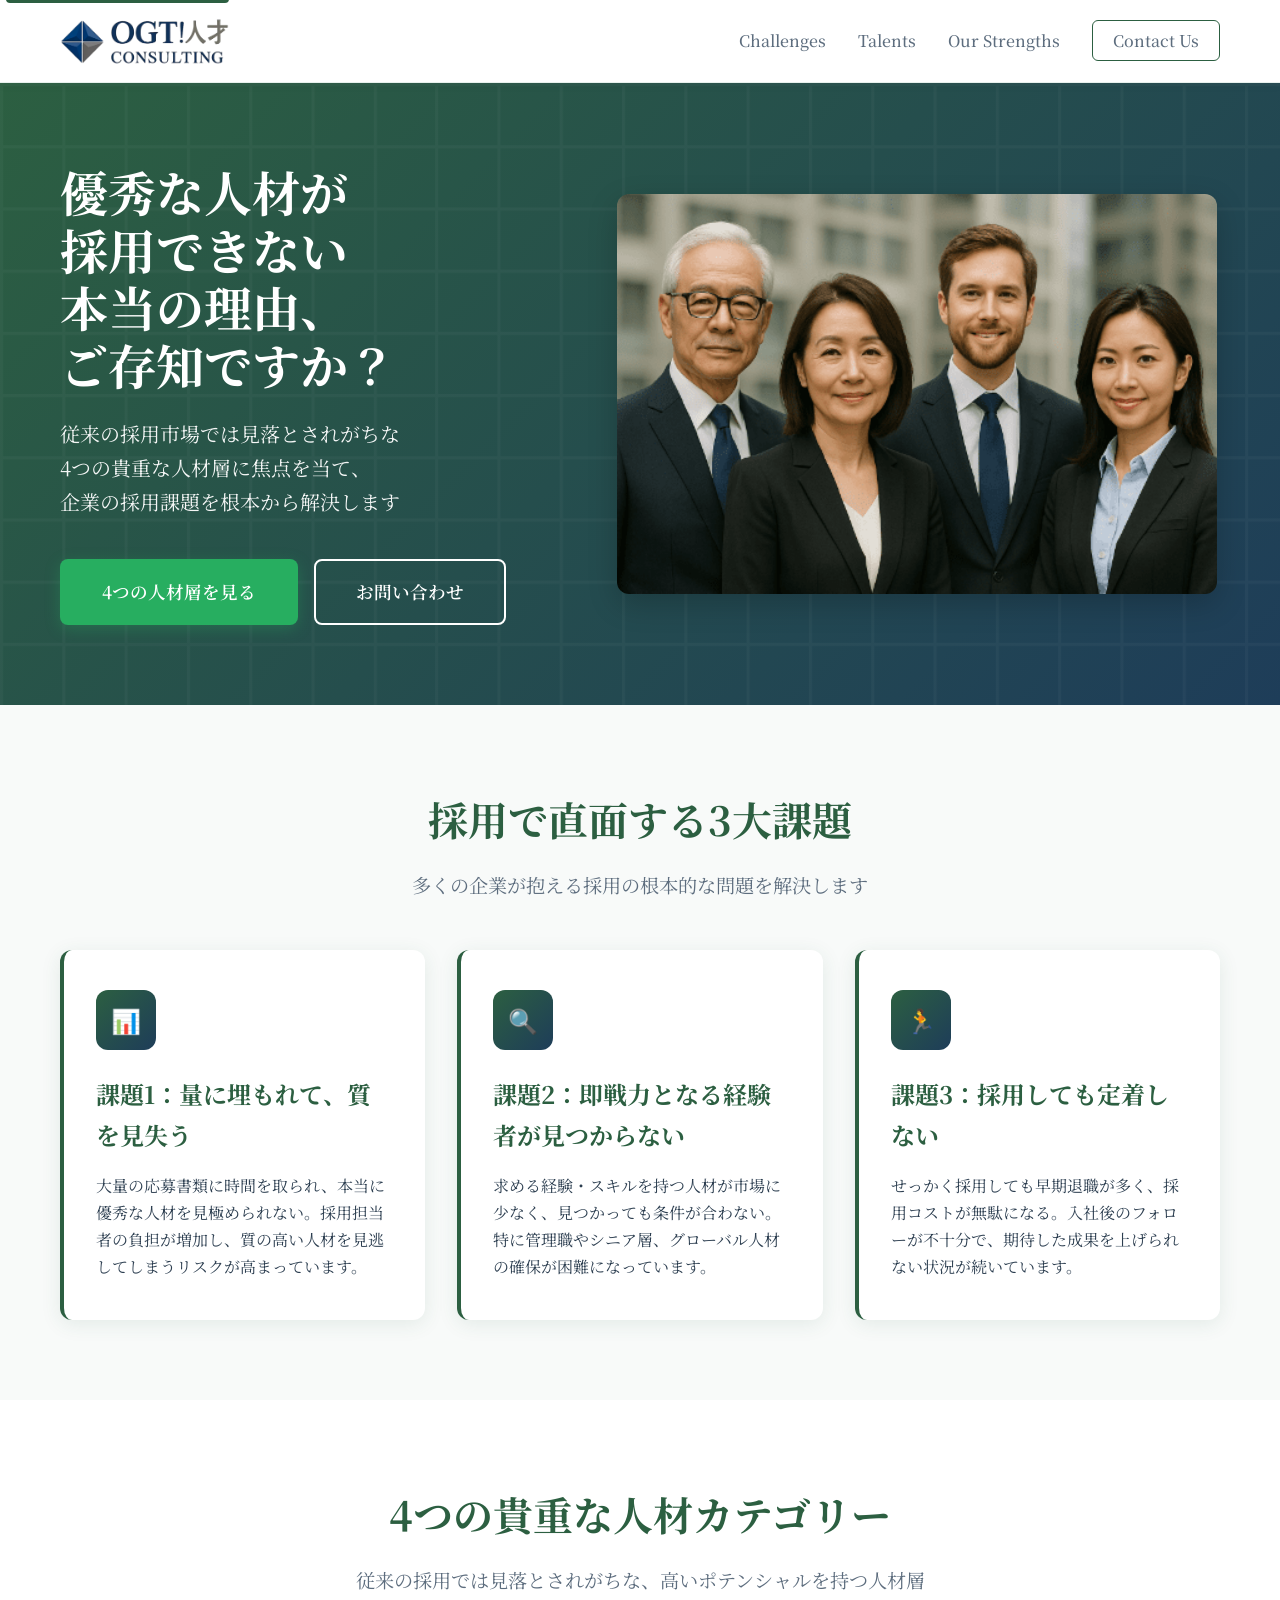
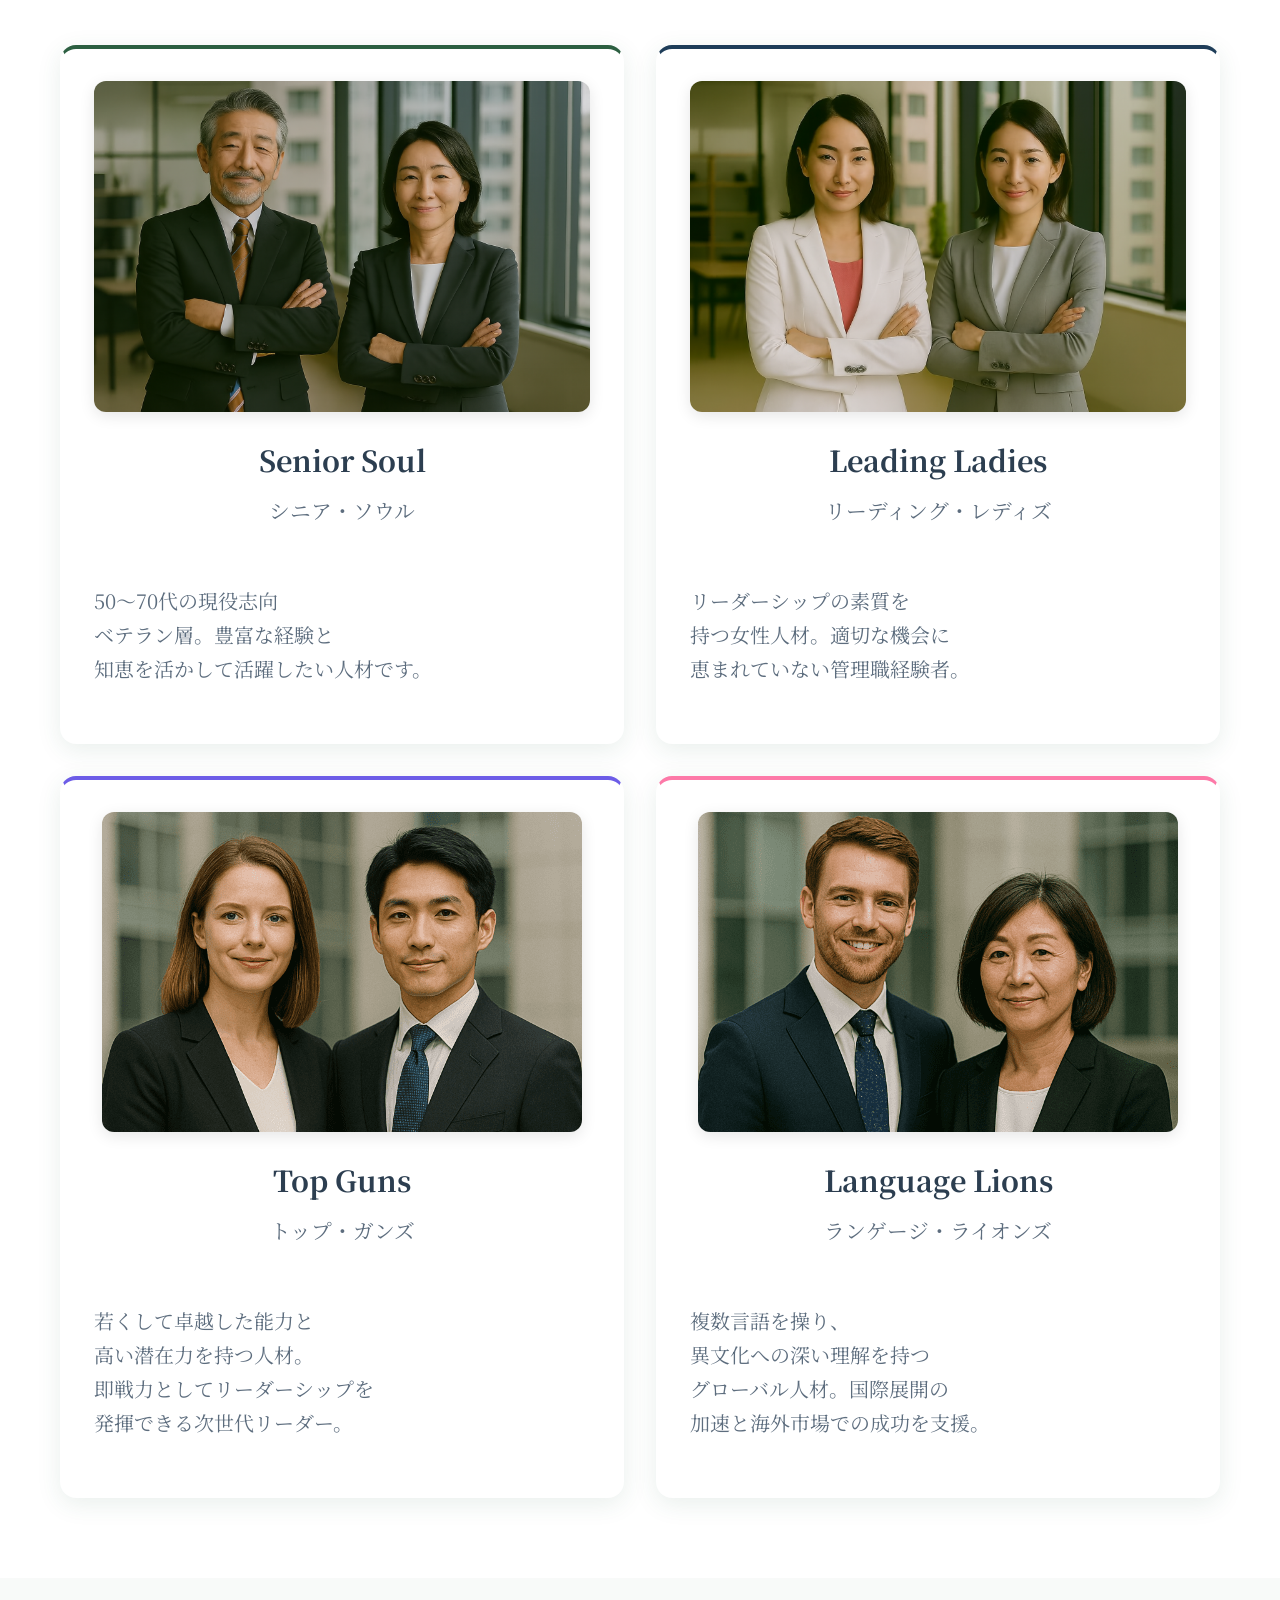
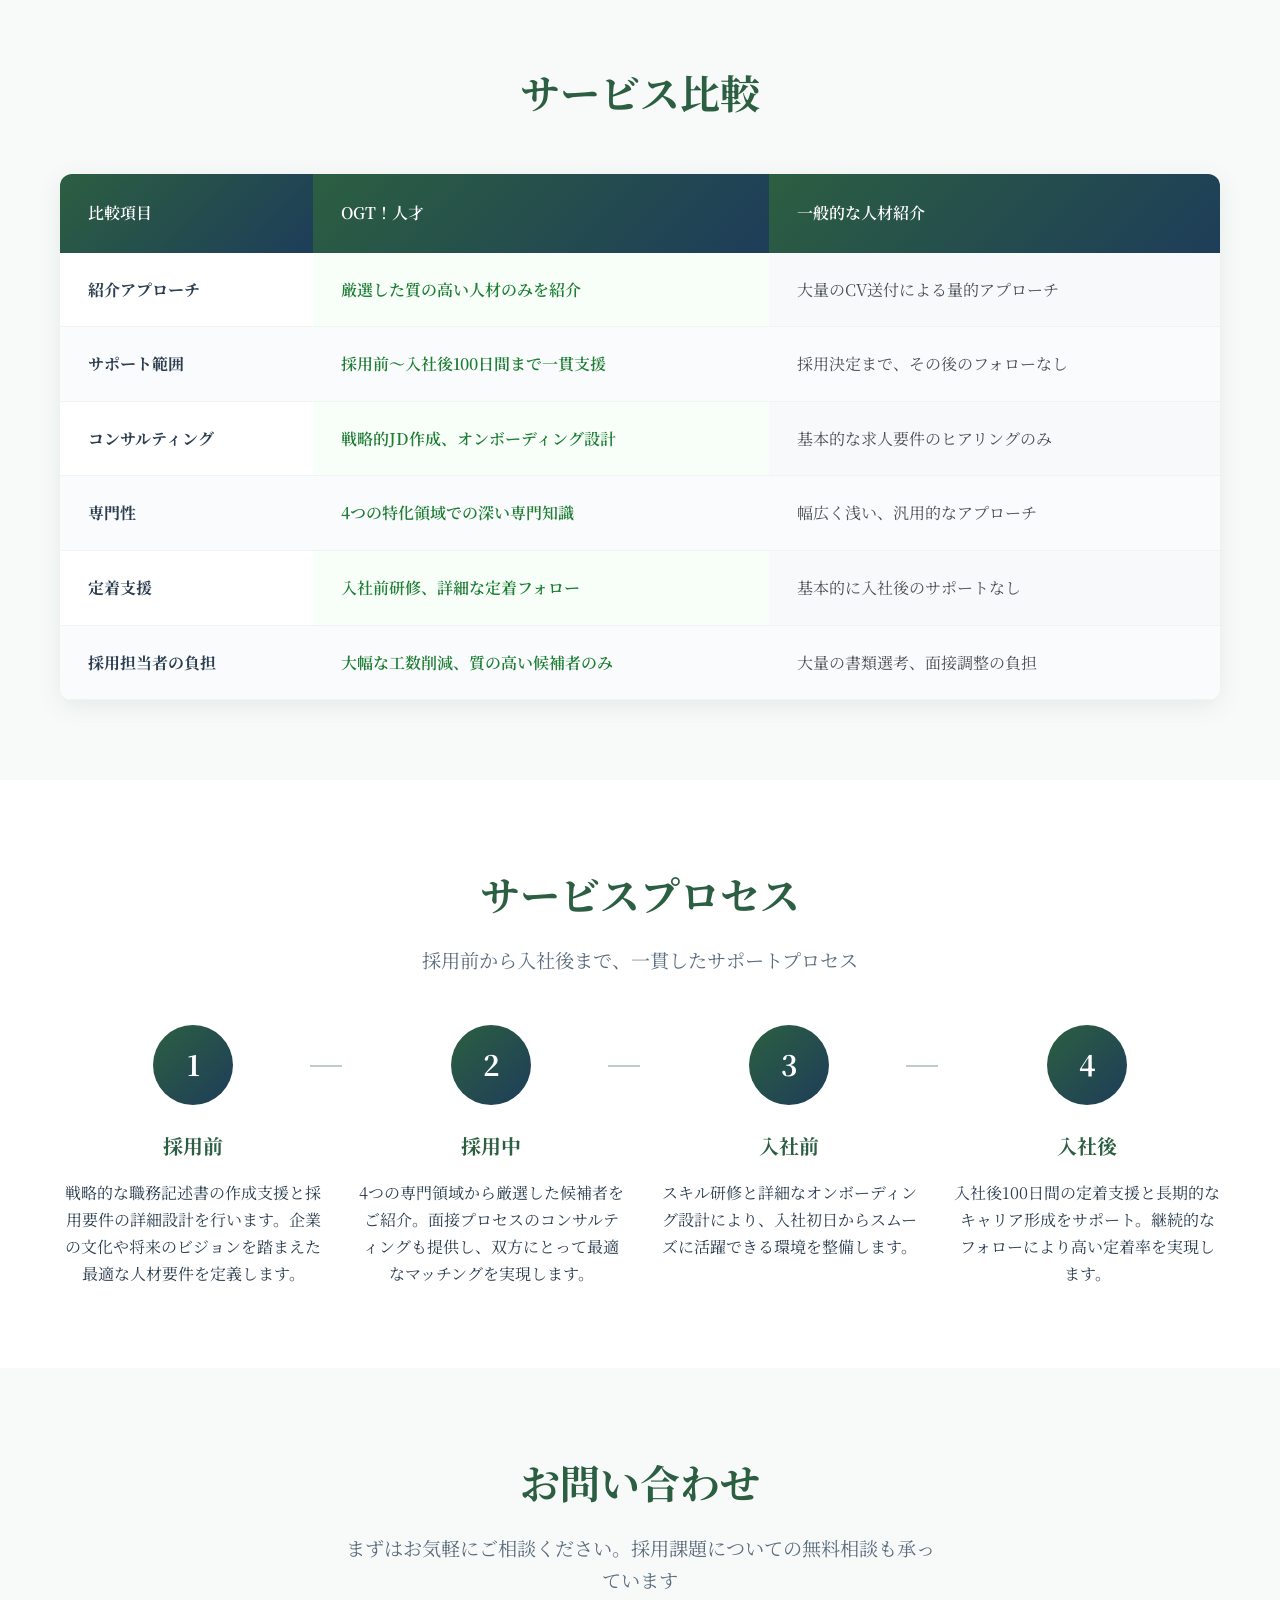
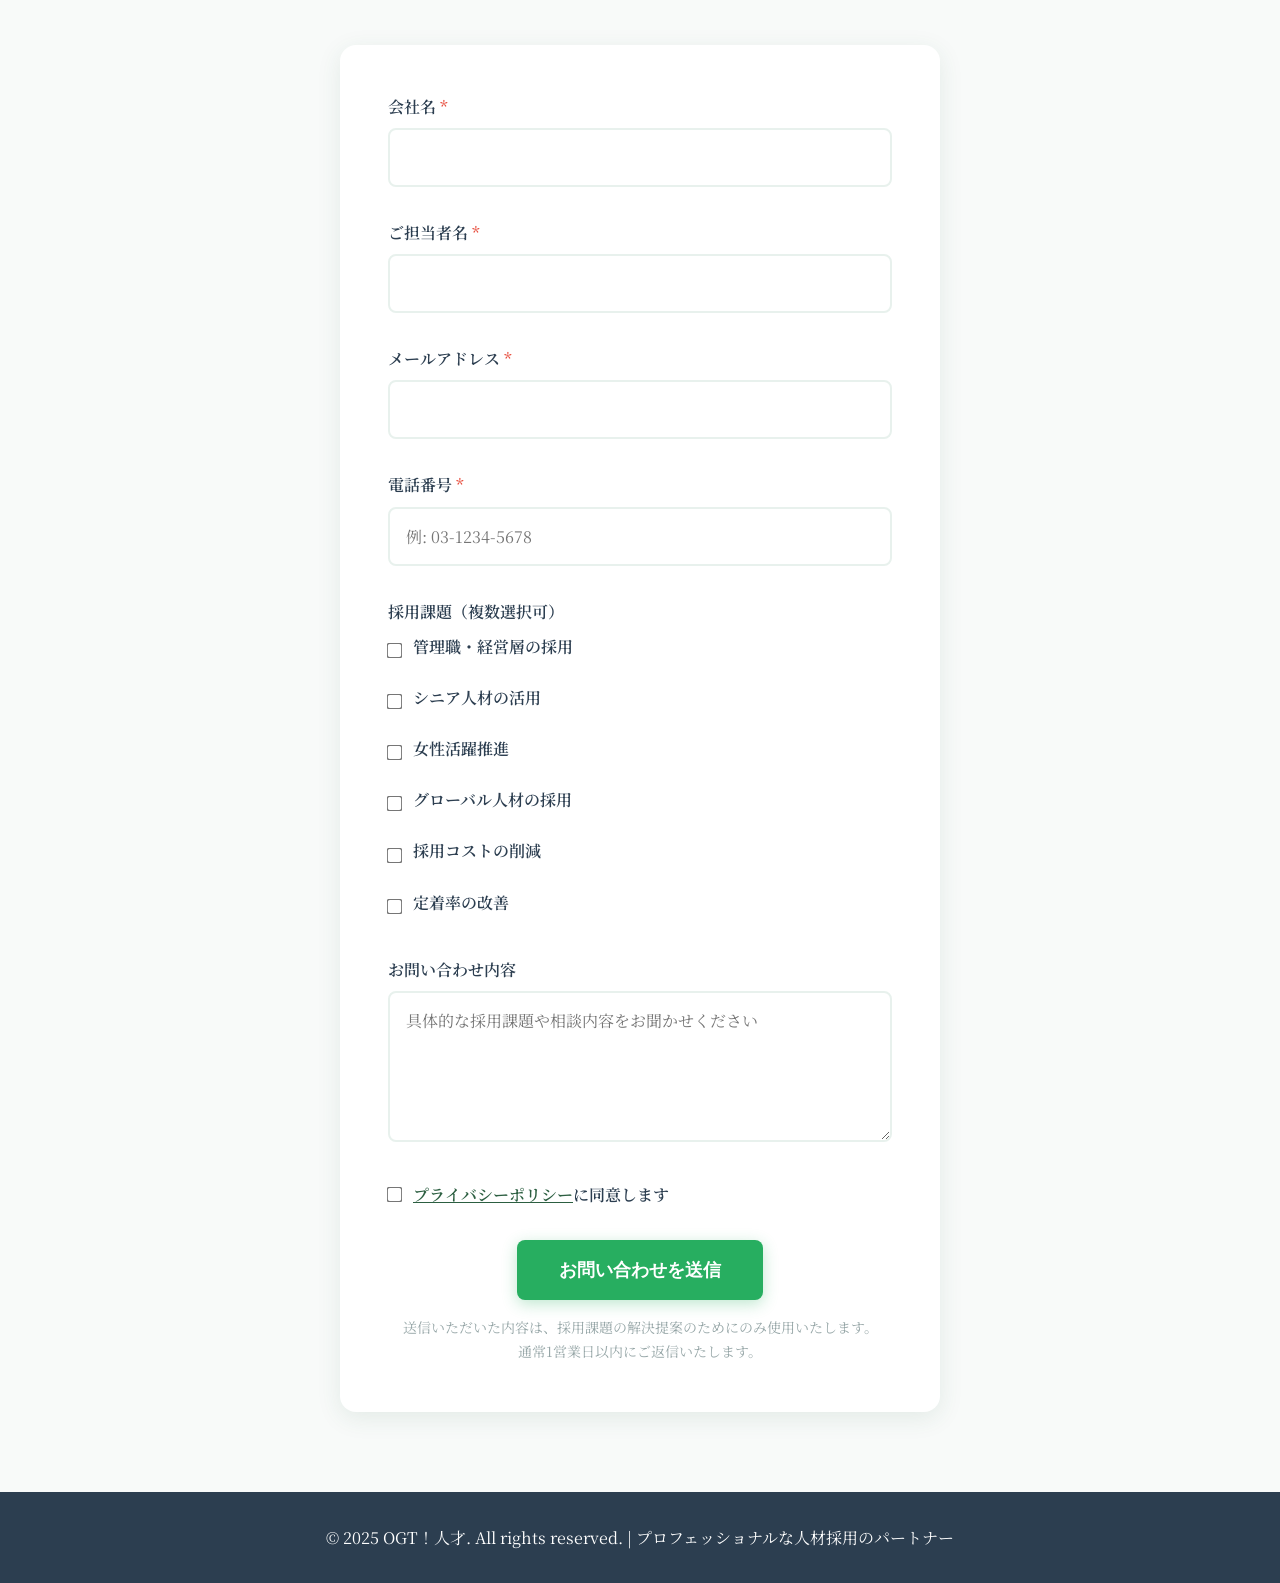
==== commit 50d4d9ca: "headerリンクのテキスト変更" ====
--- a/index.html
+++ b/index.html
@@ -90,8 +90,8 @@
           </button>
           <nav class="nav" role="navigation" aria-label="メインナビゲーション">
             <ul>
-              <li><a href="#issues">Recruitment Challenges</a></li>
-              <li><a href="#talent-categories">Talent Categories</a></li>
+              <li><a href="#issues">Challenges</a></li>
+              <li><a href="#talent-categories">Talents</a></li>
               <li><a href="#differentiation">Our Strengths</a></li>
               <li><a href="#contact">Contact Us</a></li>
             </ul>
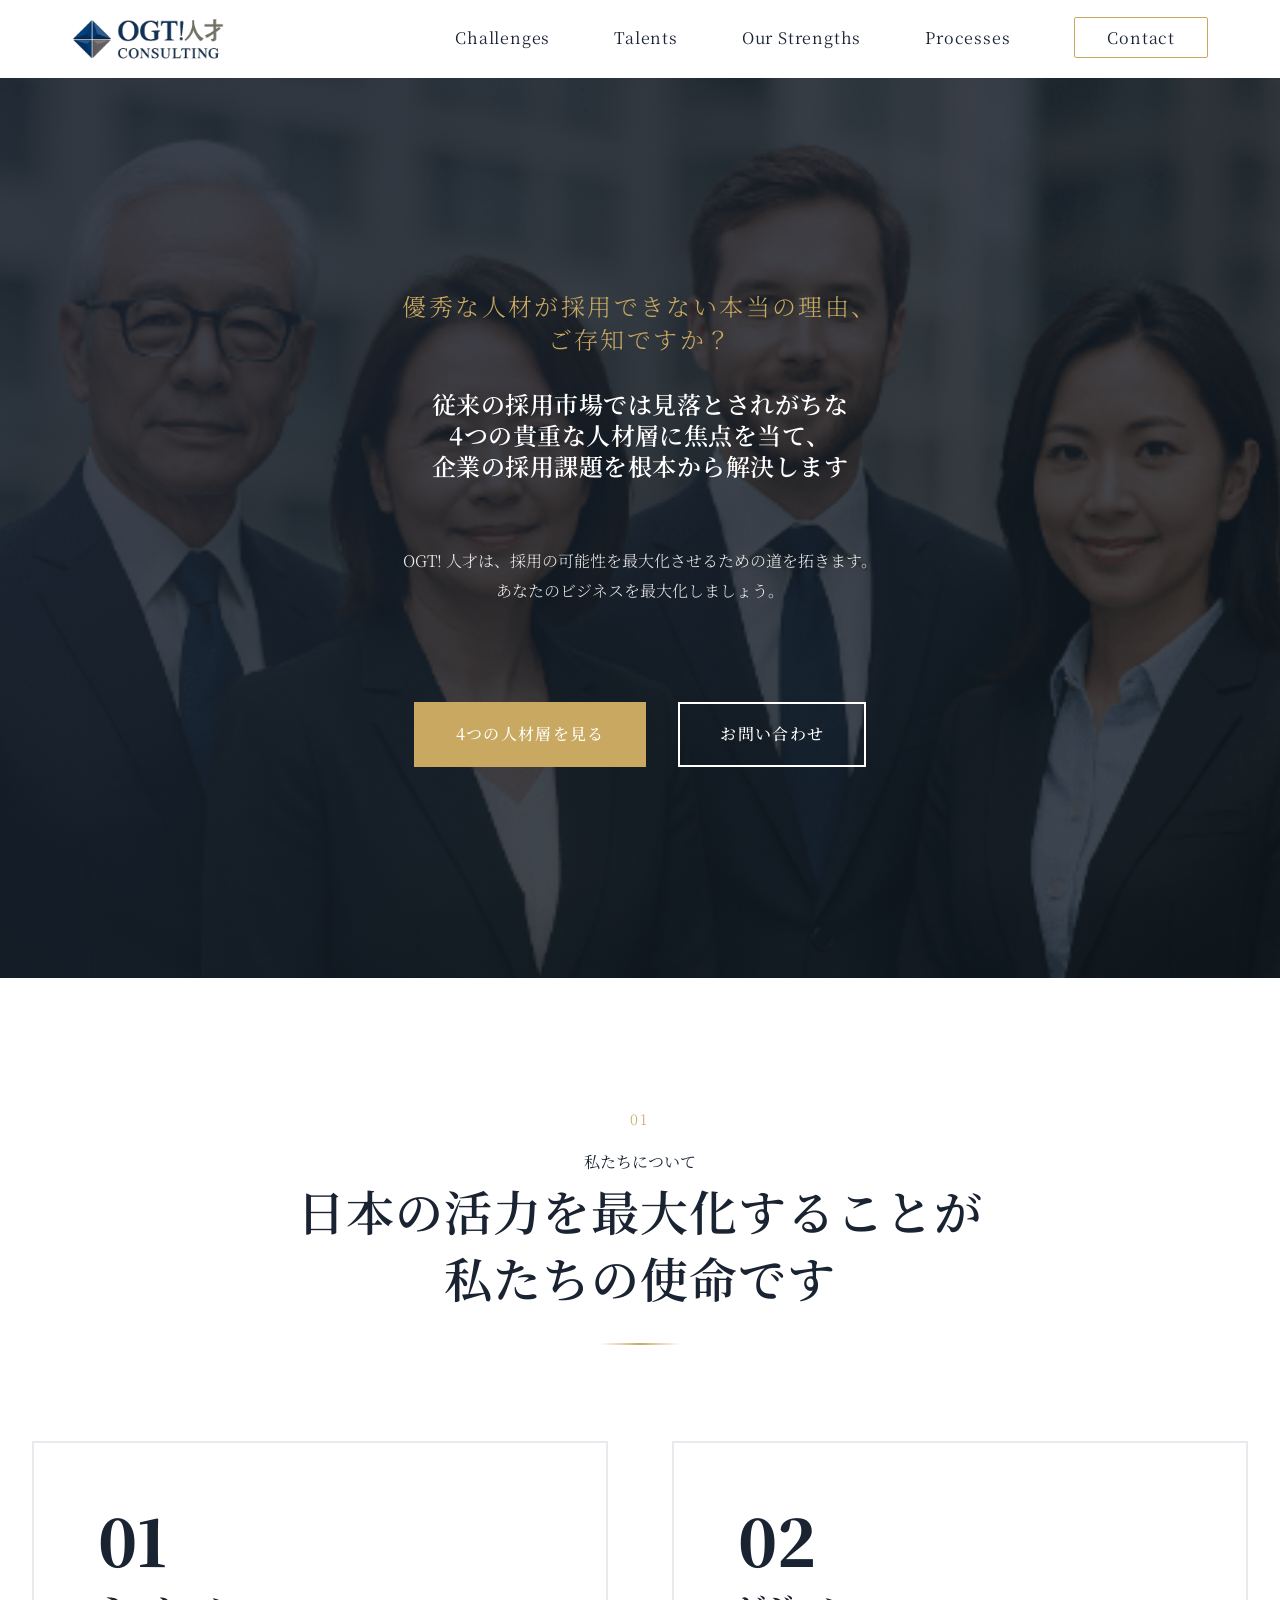
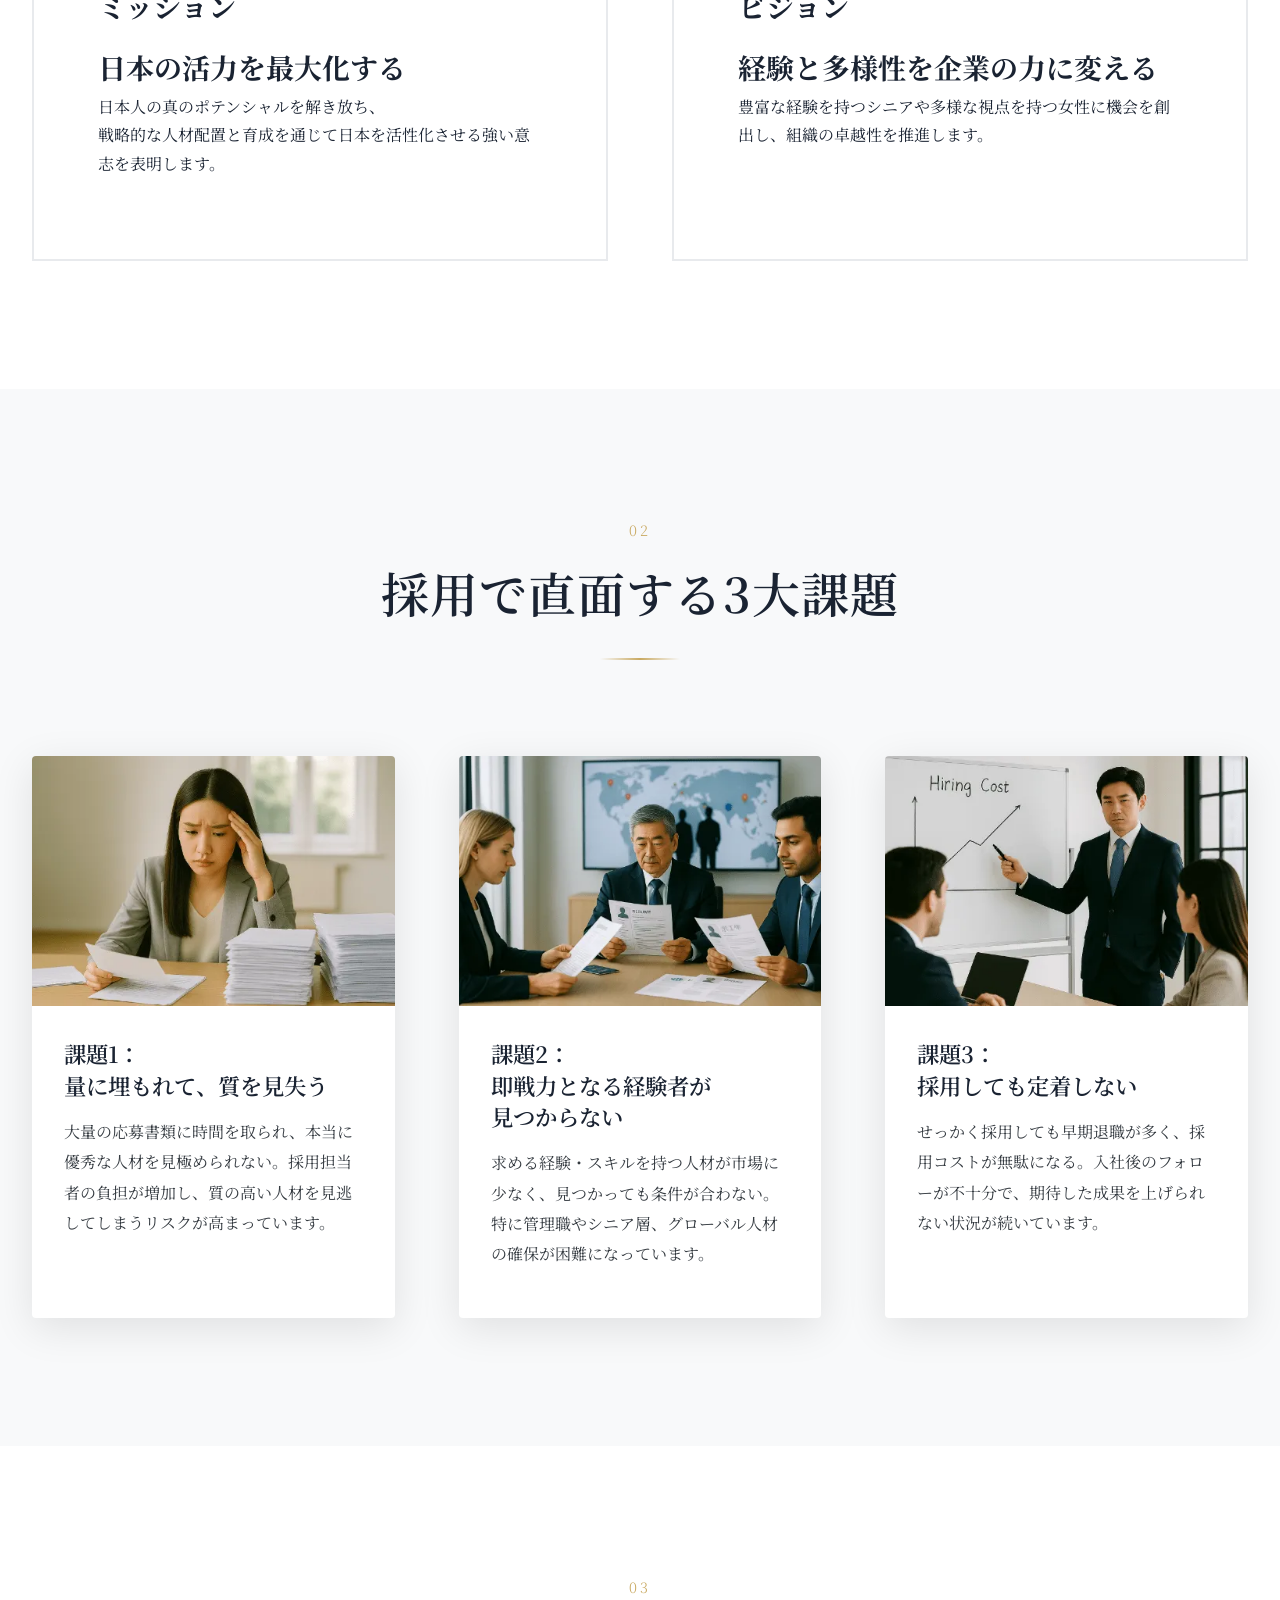
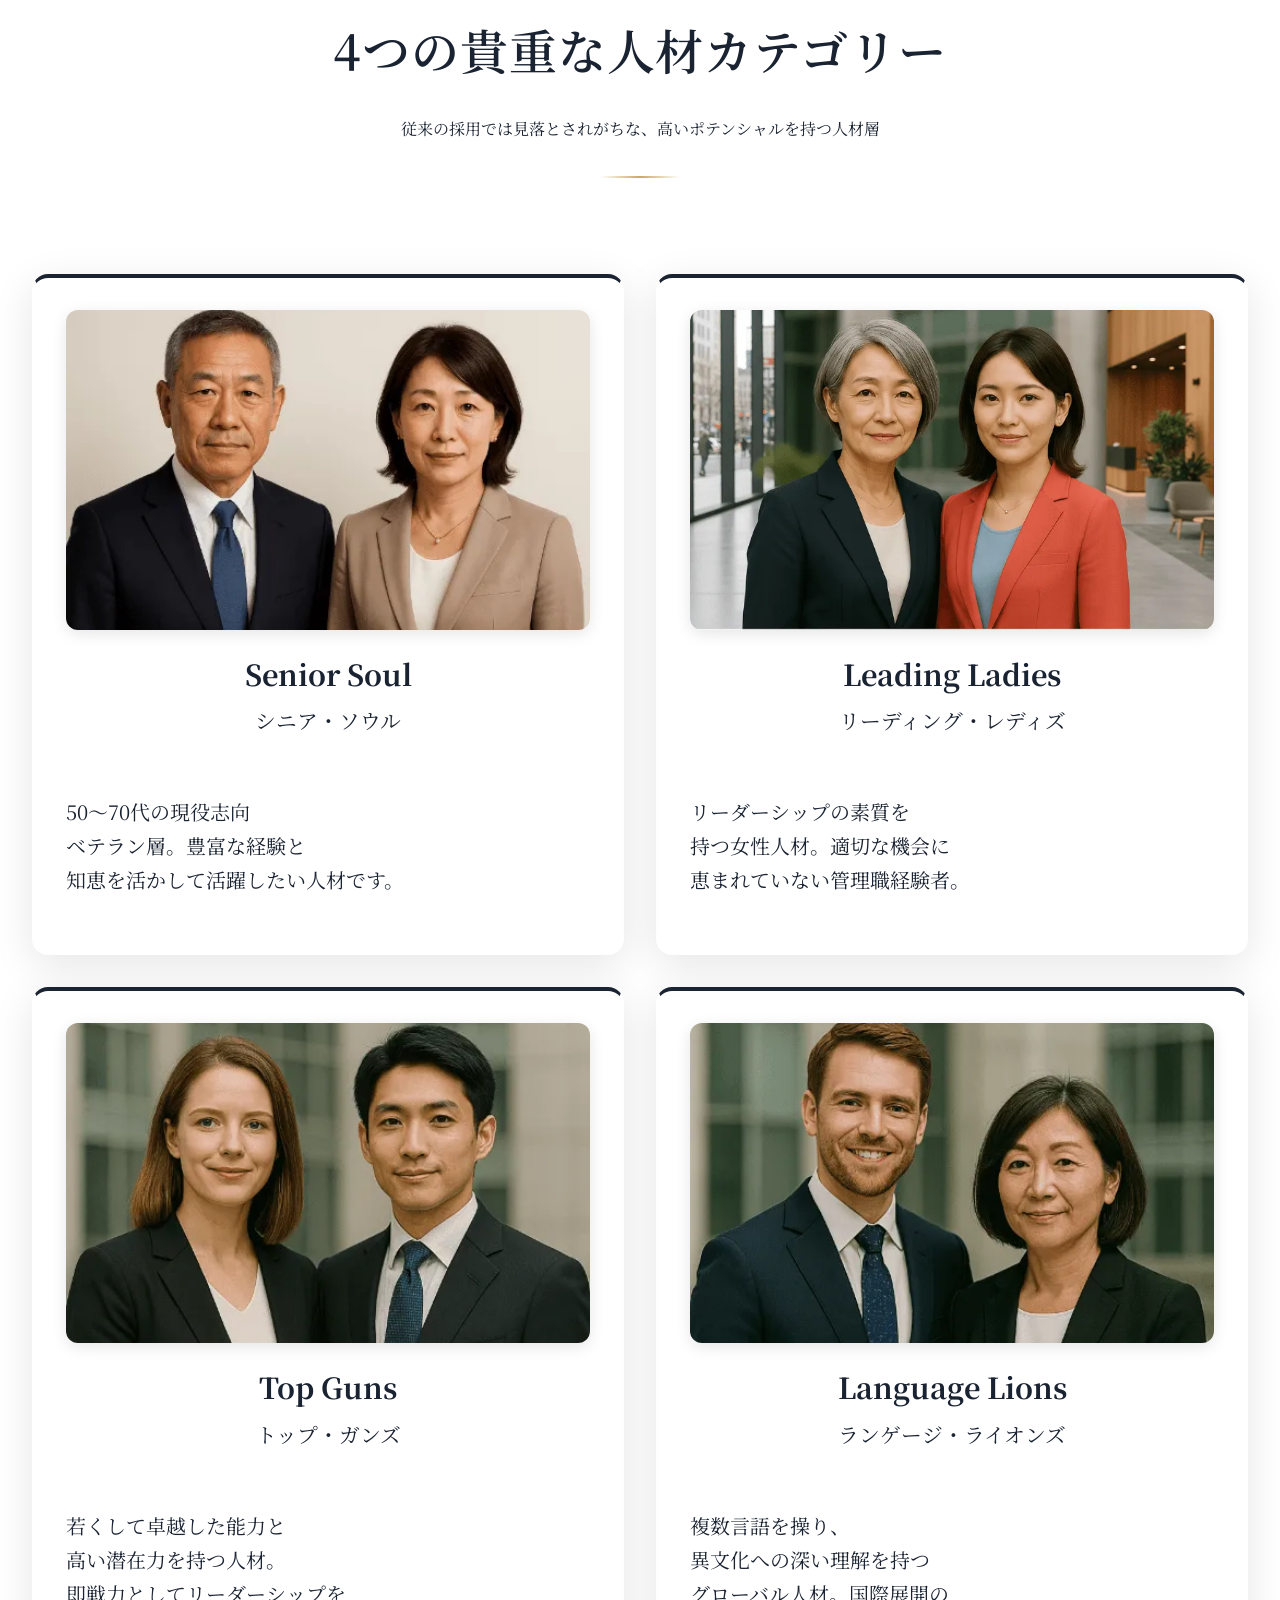
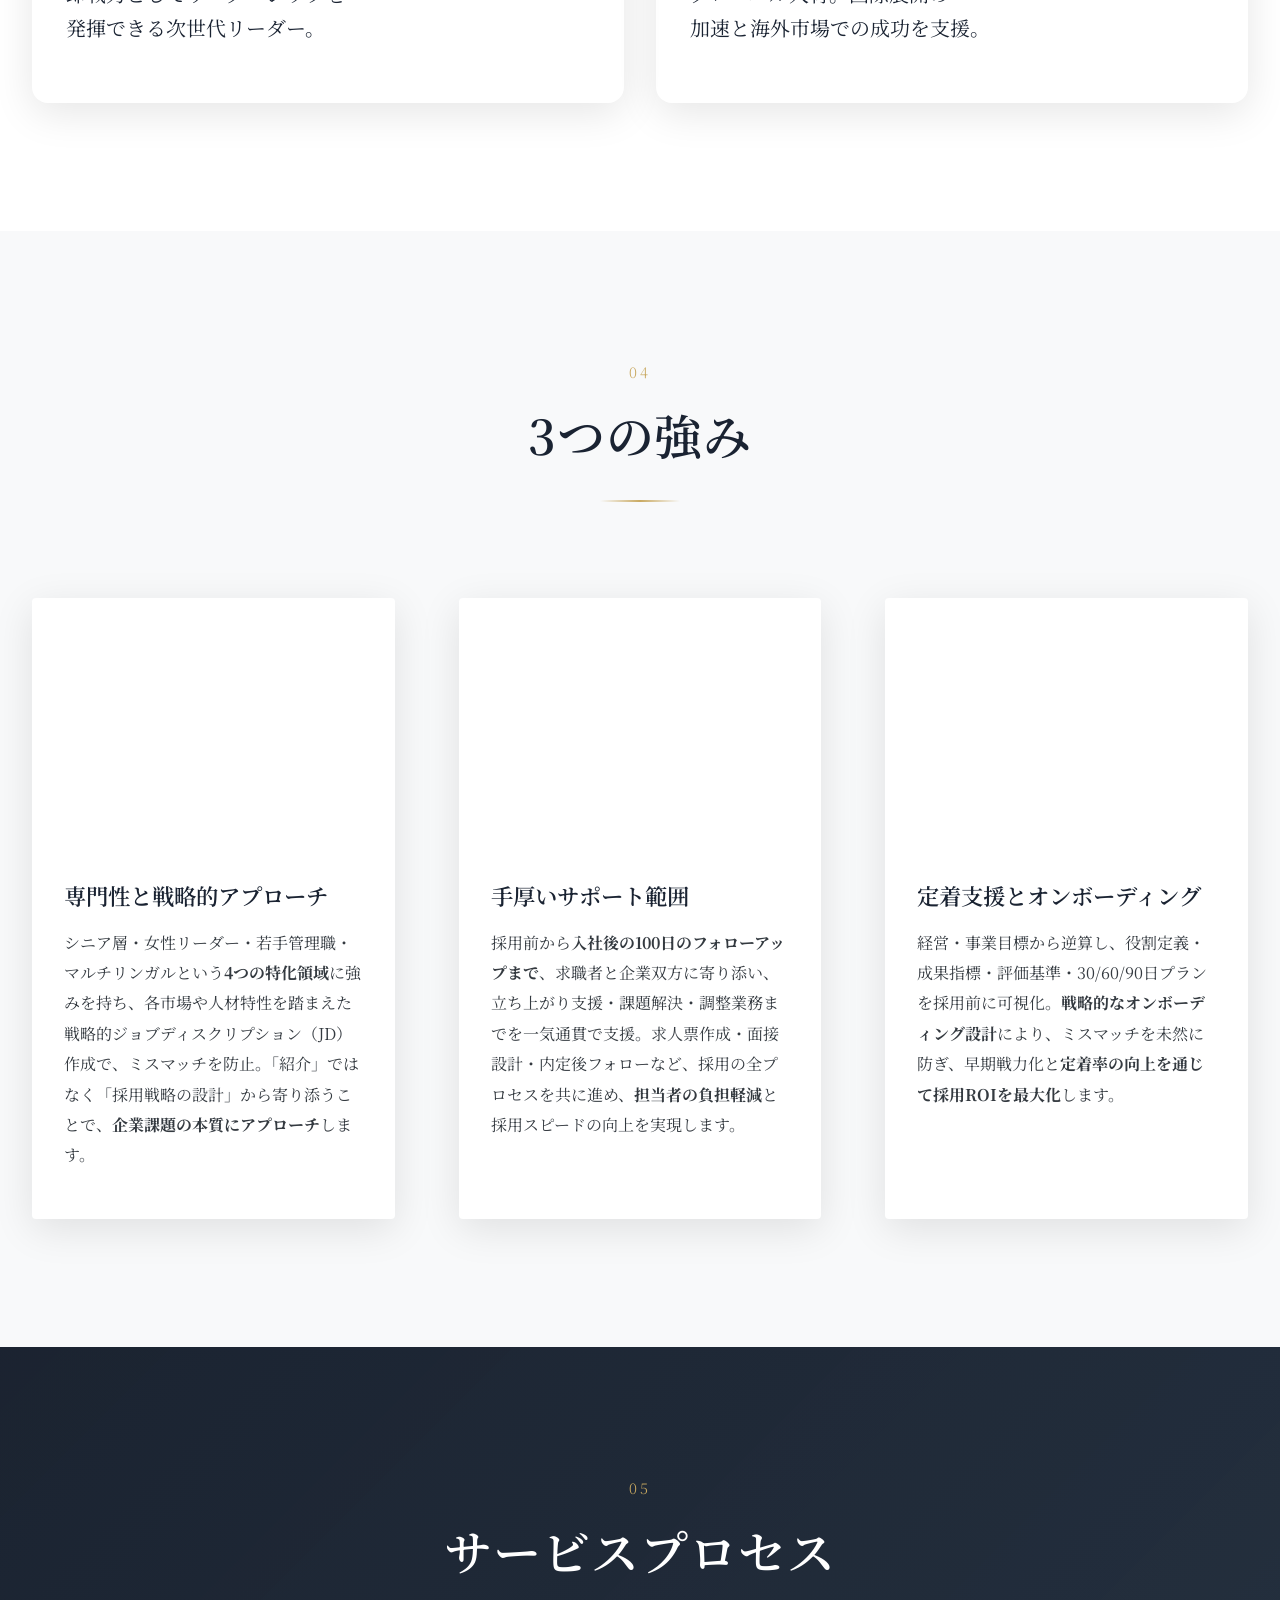
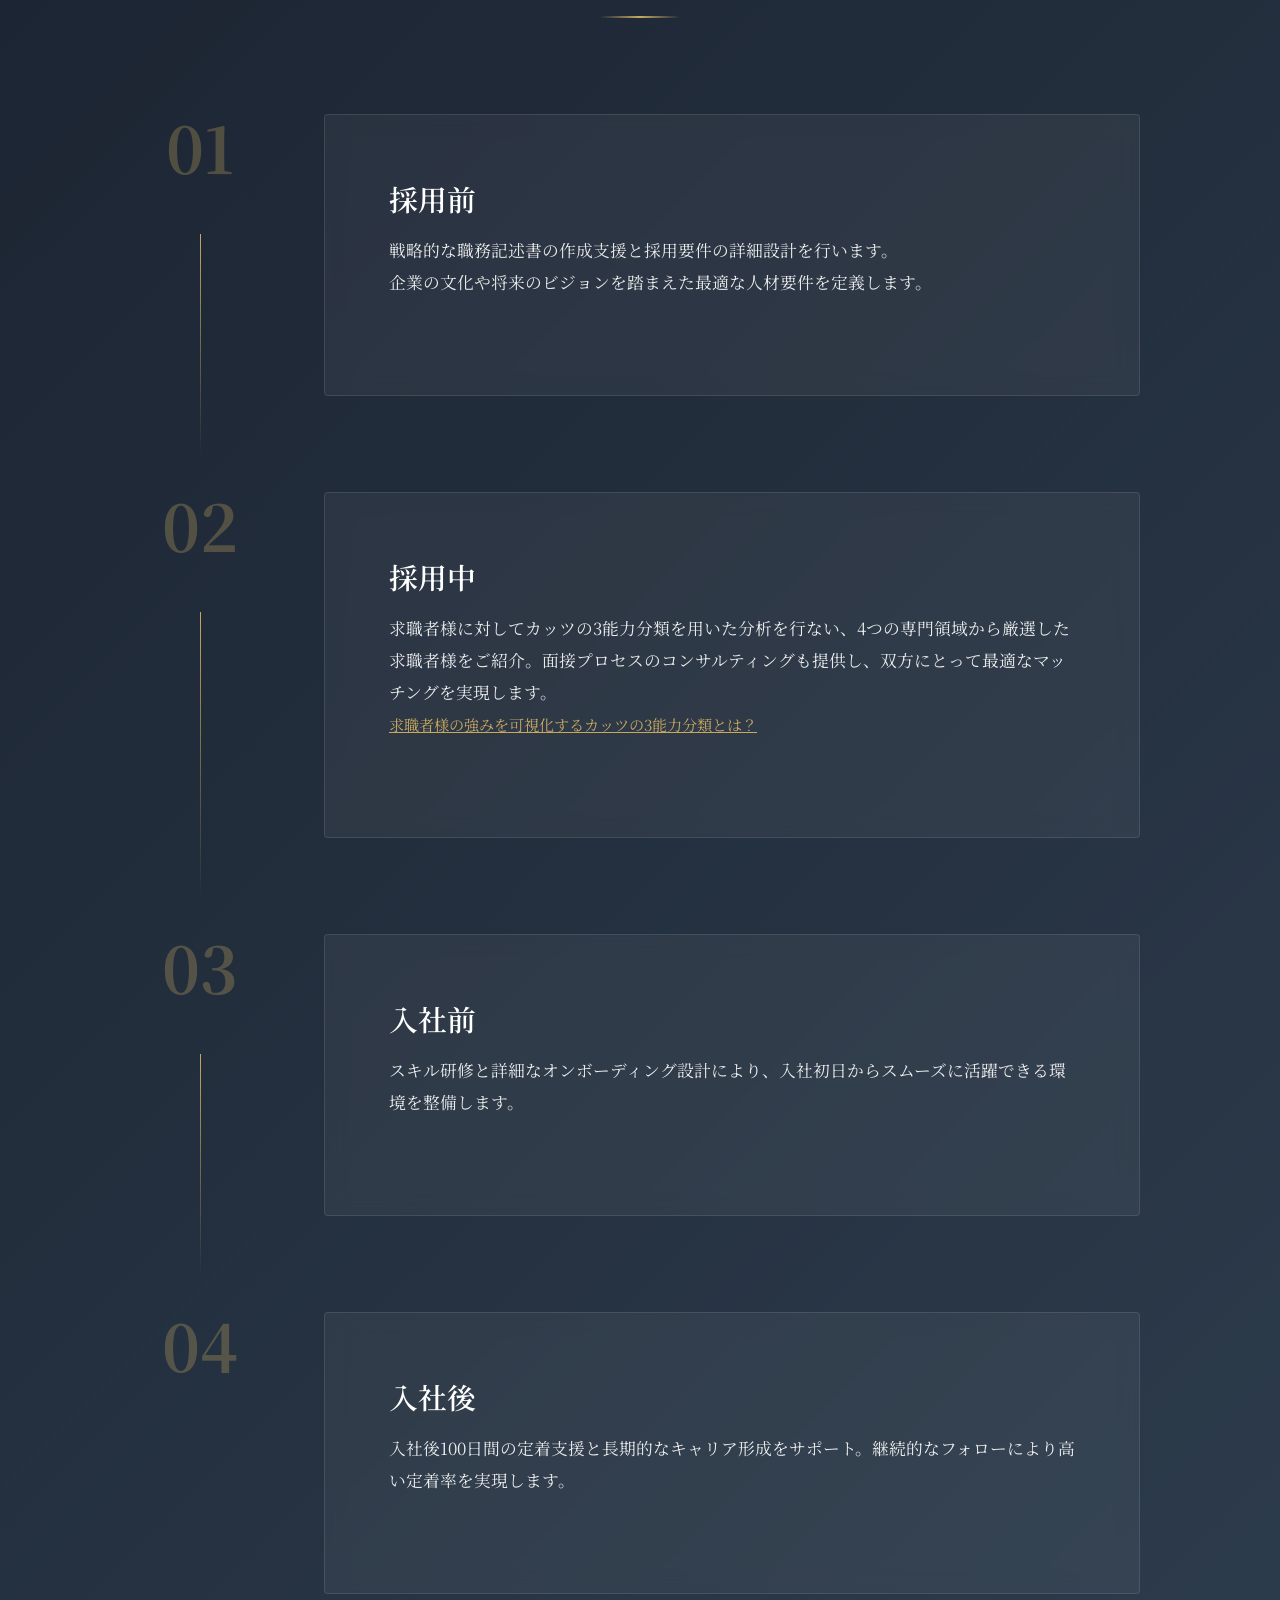
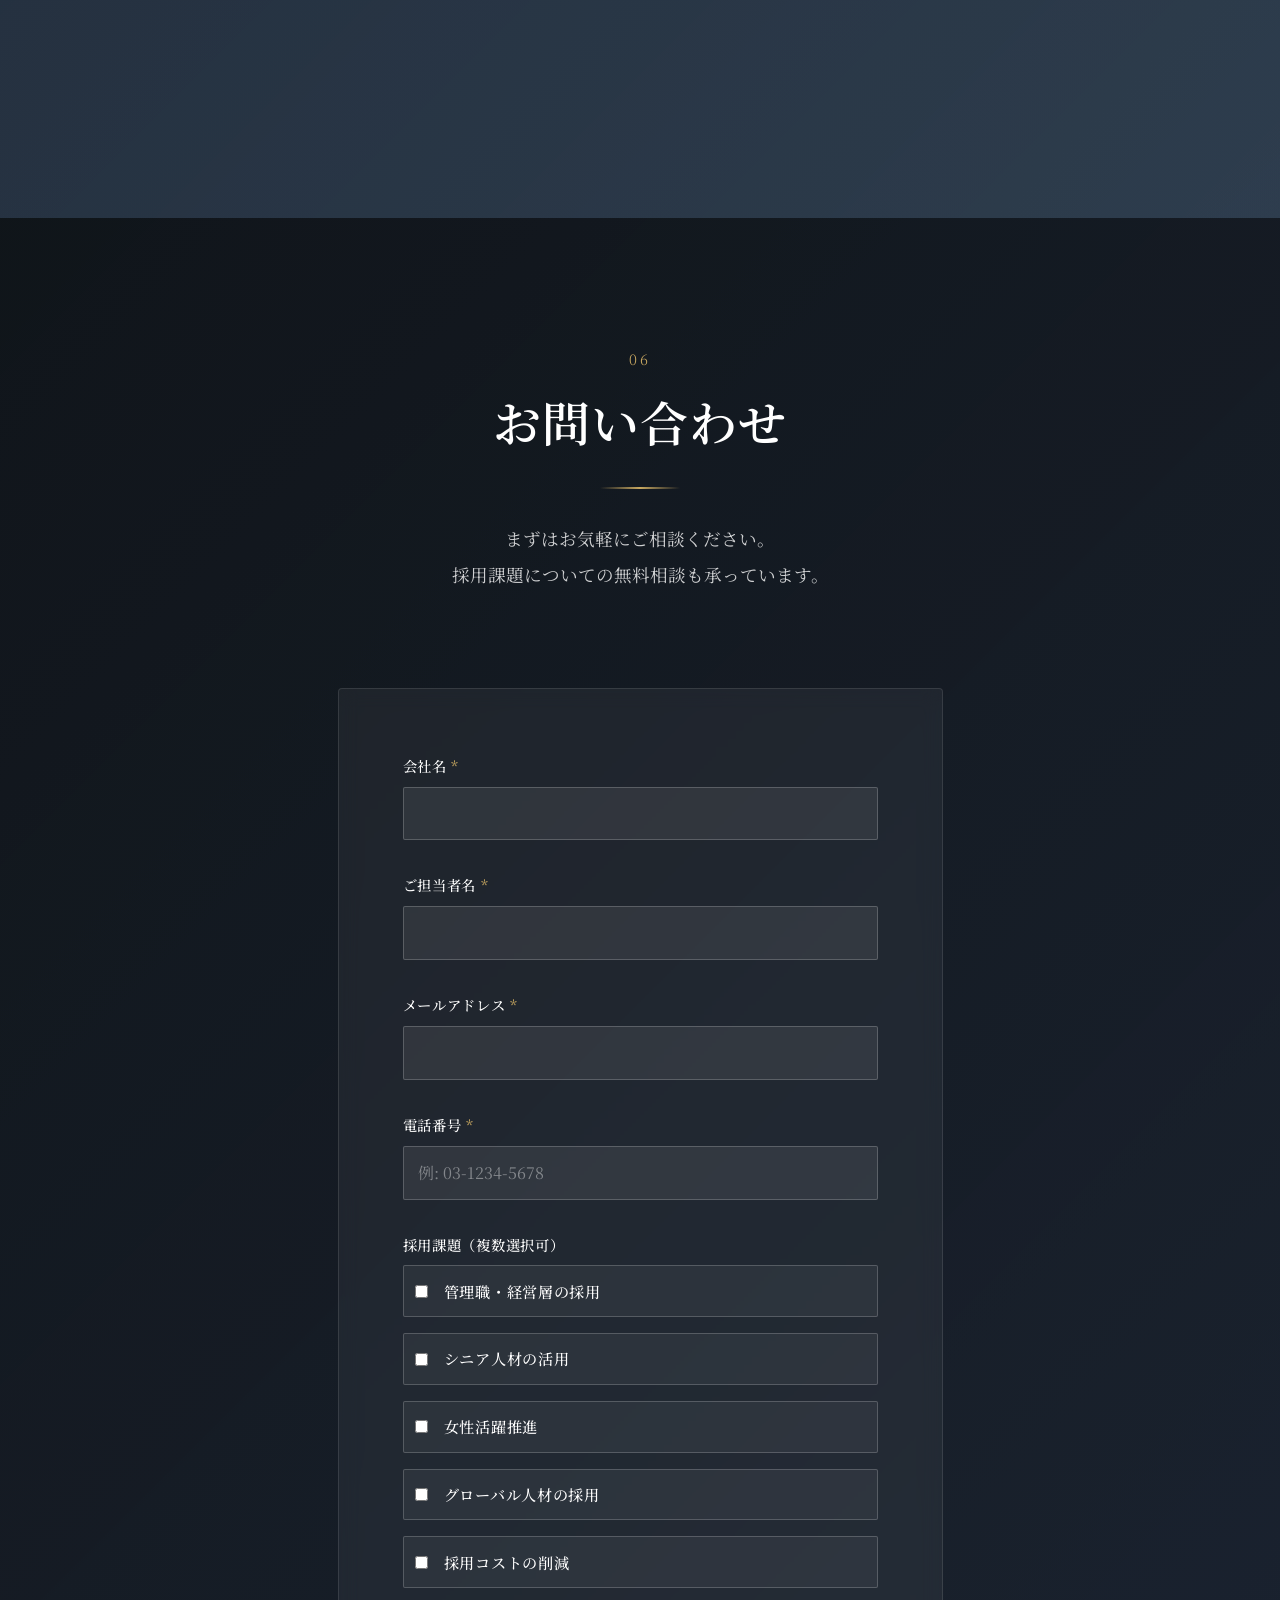
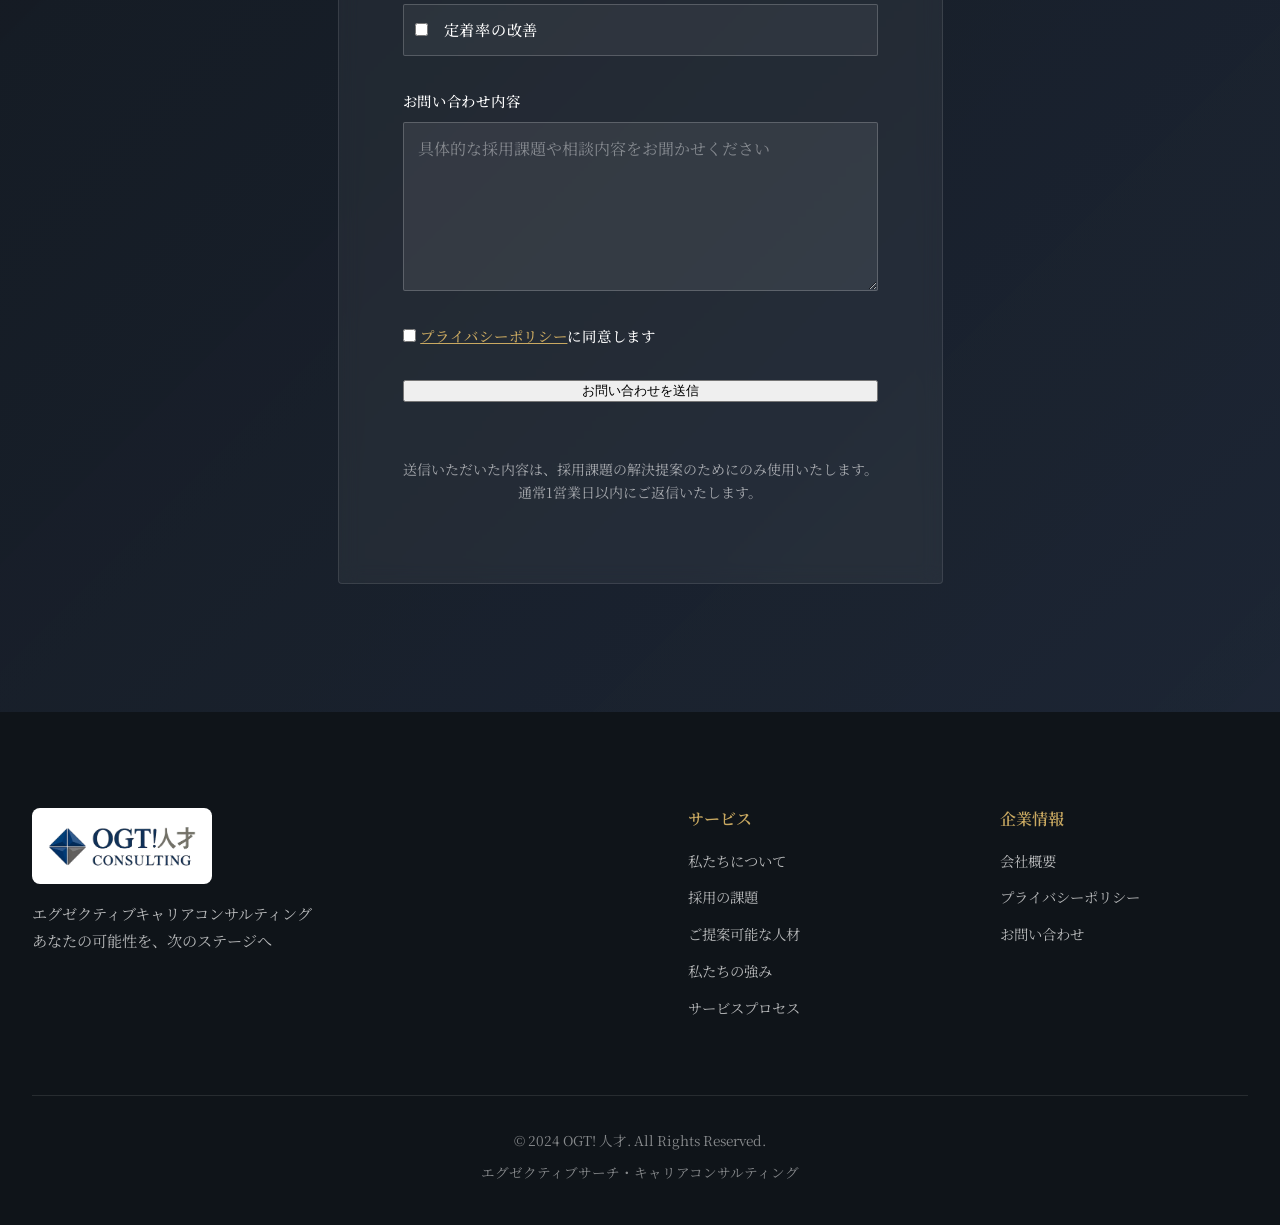
==== commit 9817e4a1: "tmp" ====
--- a/index.html
+++ b/index.html
@@ -1,787 +1,468 @@
-<!DOCTYPE html>
-<html lang="ja">
-  <head>
-    <meta charset="UTF-8" />
-    <meta name="viewport" content="width=device-width, initial-scale=1.0" />
-    <title>OGT！人才 - 優秀な人材採用の新たな選択肢</title>
-    <meta
-      name="description"
-      content="従来の採用市場では見落とされがちな4つの貴重な人材層に焦点を当て、企業の採用課題を解決する人材紹介サービス"
-    />
-    <meta name="author" content="OGT！人才" />
-    <meta name="robots" content="all" />
-    <meta name="viewport" content="width=device-width, initial-scale=1" />
-
-    <!-- Google tag (gtag.js) -->
-    <script
-      async
-      src="https://www.googletagmanager.com/gtag/js?id=G-VGLK5ZNC4B"
-    ></script>
-    <script>
-      window.dataLayer = window.dataLayer || [];
-      function gtag() {
-        dataLayer.push(arguments);
-      }
-      gtag("js", new Date());
-
-      gtag("config", "G-VGLK5ZNC4B");
-    </script>
-
-    <!-- Favicon -->
-    <link rel="icon" type="image/x-icon" href="/favicon.ico" />
-
-    <!-- Fonts -->
-    <link rel="preconnect" href="https://fonts.googleapis.com" />
-    <link rel="preconnect" href="https://fonts.gstatic.com" crossorigin />
-    <link
-      href="https://fonts.googleapis.com/css2?family=Noto+Serif+JP:wght@400;500;600;700&family=Cormorant+Garamond:wght@400;500;600;700&display=swap"
-      rel="stylesheet"
-    />
-
-    <!-- GSAP for animations -->
-    <script src="https://cdn.jsdelivr.net/npm/gsap@3.12.2/dist/gsap.min.js"></script>
-
-    <!-- Styles -->
-    <link rel="stylesheet" href="css/style.css" />
-
-    <!-- Open Graph Meta Tags -->
-    <meta
-      property="og:title"
-      content="OGT！人才 - 優秀な人材採用の新たな選択肢"
-    />
-    <meta
-      property="og:description"
-      content="従来の採用市場では見落とされがちな4つの貴重な人材層に焦点を当て、企業の採用課題を解決する人材紹介サービス"
-    />
-    <meta property="og:type" content="website" />
-    <meta property="og:url" content="https://ogtjinzai.com" />
-
-    <!-- Schema.org structured data -->
-    <script type="application/ld+json">
-      {
-        "@context": "https://schema.org",
-        "@type": "Organization",
-        "name": "OGT！人才",
-        "description": "従来の採用市場では見落とされがちな4つの貴重な人材層に焦点を当て、企業の採用課題を解決する人材紹介サービス",
-        "url": "https://ogtjinzai.com",
-        "serviceType": "人材紹介サービス"
-      }
-    </script>
-  </head>
-  <body id="top">
-    <!-- Skip Link for Accessibility -->
-    <a href="#main-content" class="skip-link">メインコンテンツへスキップ</a>
-
-    <!-- Header -->
-    <header class="header" role="banner">
-      <div class="container">
-        <div class="header-content">
-          <a href="#top" class="logo" aria-label="OGT！人才 ホーム">
-            <img src="assets/transparent-logo.webp" alt="OGT！人才" class="logo-img" />
-          </a>
-          <button
-            class="hamburger"
-            aria-label="メニューを開く"
-            aria-expanded="false"
-          >
-            <span class="hamburger-line"></span>
-            <span class="hamburger-line"></span>
-            <span class="hamburger-line"></span>
-          </button>
-          <nav class="nav" role="navigation" aria-label="メインナビゲーション">
-            <ul>
-              <li><a href="#issues">Challenges</a></li>
-              <li><a href="#talent-categories">Talents</a></li>
-              <li><a href="#differentiation">Our Strengths</a></li>
-              <li><a href="#contact">Contact Us</a></li>
-            </ul>
-          </nav>
-        </div>
-      </div>
-    </header>
-
-    <!-- Main Content -->
-    <main id="main-content" role="main">
-      <!-- Hero Section -->
-      <section class="hero" role="banner">
-        <div class="container">
-          <div class="hero-content">
-            <div class="hero-text">
-              <h1>
-                優秀な人材が<br />採用できない<br />本当の理由、<br />ご存知ですか？
-              </h1>
-              <p>
-                従来の採用市場では見落とされがちな<br />4つの貴重な人材層に焦点を当て、<br />企業の採用課題を根本から解決します
-              </p>
-              <div class="hero-buttons">
-                <a href="#talent-categories" class="btn btn-primary"
-                  >4つの人材層を見る</a
-                >
-                <a href="#contact" class="btn btn-outline">お問い合わせ</a>
-              </div>
-            </div>
-            <div class="hero-image">
-              <img
-                src="../../../assets/sample2.png"
-                alt="優秀な人材採用のイメージ"
-                class="hero-img"
-              />
-            </div>
-          </div>
-        </div>
-      </section>
-
-      <!-- Issues Section -->
-      <section
-        id="issues"
-        class="issues"
-        role="region"
-        aria-labelledby="issues-title"
-      >
-        <div class="container">
-          <h2 id="issues-title" class="section-title">採用で直面する3大課題</h2>
-          <p class="section-subtitle">
-            多くの企業が抱える採用の根本的な問題を解決します
-          </p>
-
-          <div class="issues-grid">
-            <article class="issue-card">
-              <div class="issue-icon" aria-hidden="true">📊</div>
-              <h3>課題1：量に埋もれて、質を見失う</h3>
-              <p>
-                大量の応募書類に時間を取られ、本当に優秀な人材を見極められない。採用担当者の負担が増加し、質の高い人材を見逃してしまうリスクが高まっています。
-              </p>
-            </article>
-
-            <article class="issue-card">
-              <div class="issue-icon" aria-hidden="true">🔍</div>
-              <h3>課題2：即戦力となる経験者が見つからない</h3>
-              <p>
-                求める経験・スキルを持つ人材が市場に少なく、見つかっても条件が合わない。特に管理職やシニア層、グローバル人材の確保が困難になっています。
-              </p>
-            </article>
-
-            <article class="issue-card">
-              <div class="issue-icon" aria-hidden="true">🏃</div>
-              <h3>課題3：採用しても定着しない</h3>
-              <p>
-                せっかく採用しても早期退職が多く、採用コストが無駄になる。入社後のフォローが不十分で、期待した成果を上げられない状況が続いています。
-              </p>
-            </article>
-          </div>
-        </div>
-      </section>
-
-      <!-- Talent Categories Section -->
-      <section
-        id="talent-categories"
-        class="talent-categories"
-        role="region"
-        aria-labelledby="categories-title"
-      >
-        <div class="container">
-          <h2 id="categories-title" class="section-title">
-            4つの貴重な人材カテゴリー
-          </h2>
-          <p class="section-subtitle">
-            従来の採用では見落とされがちな、高いポテンシャルを持つ人材層
-          </p>
-
-          <div class="categories-grid">
-            <article class="category-card">
-              <div class="category-header">
-                <img
-                  src="assets/senior_soul.png"
-                  alt="Senior Soul"
-                  class="category-image"
-                />
-                <h3>Senior Soul</h3>
-                <p class="subtitle">シニア・ソウル</p>
-              </div>
-              <div class="category-content">
-                <p style="margin-bottom: 1.5rem; color: var(--text-medium)">
-                  50〜70代の現役志向<br />ベテラン層。豊富な経験と<br />知恵を活かして活躍したい人材です。
-                </p>
-              </div>
-              <div class="talent-hover">
-                <div class="hover-content">
-                  <h4>Senior Soulの価値</h4>
-                  <ul>
-                    <li>豊富な業界経験と深い専門知識</li>
-                    <li>広範囲な人的ネットワーク</li>
-                    <li>若手育成・メンタリング能力</li>
-                    <li>危機管理・判断力の高さ</li>
-                    <li>安定したパフォーマンス</li>
-                  </ul>
-                </div>
-              </div>
-            </article>
-
-            <article class="category-card">
-              <div class="category-header">
-                <img
-                  src="assets/leading_ladies.png"
-                  alt="Leading Ladies"
-                  class="category-image"
-                />
-                <h3>Leading Ladies</h3>
-                <p class="subtitle">リーディング・レディズ</p>
-              </div>
-              <div class="category-content">
-                <p style="margin-bottom: 1.5rem; color: var(--text-medium)">
-                  リーダーシップの素質を<br />持つ女性人材。適切な機会に<br />恵まれていない管理職経験者。
-                </p>
-              </div>
-              <div class="talent-hover">
-                <div class="hover-content">
-                  <h4>Leading Ladiesの価値</h4>
-                  <ul>
-                    <li>高いコミュニケーション能力</li>
-                    <li>チームマネジメント経験</li>
-                    <li>多角的な視点と柔軟性</li>
-                    <li>詳細への配慮と丁寧さ</li>
-                    <li>ダイバーシティ推進への貢献</li>
-                  </ul>
-                </div>
-              </div>
-            </article>
-
-            <article class="category-card">
-              <div class="category-header">
-                <img
-                  src="assets/top-guns.png"
-                  alt="Top Guns"
-                  class="category-image"
-                />
-                <h3>Top Guns</h3>
-                <p class="subtitle">トップ・ガンズ</p>
-              </div>
-              <div class="category-content">
-                <p style="margin-bottom: 1.5rem; color: var(--text-medium)">
-                  若くして卓越した能力と<br />高い潜在力を持つ人材。<br />即戦力としてリーダーシップを<br />発揮できる次世代リーダー。
-                </p>
-              </div>
-              <div class="talent-hover">
-                <div class="hover-content">
-                  <h4>Top Gunsの価値</h4>
-                  <ul>
-                    <li>高い学習能力と適応力</li>
-                    <li>データ分析・デジタルスキル</li>
-                    <li>イノベーション創出力</li>
-                    <li>チャレンジ精神と実行力</li>
-                    <li>スピード感のある意思決定</li>
-                  </ul>
-                </div>
-              </div>
-            </article>
-
-            <article class="category-card">
-              <div class="category-header">
-                <img
-                  src="assets/language_lions.png"
-                  alt="Language Lions"
-                  class="category-image"
-                />
-                <h3>Language Lions</h3>
-                <p class="subtitle">ランゲージ・ライオンズ</p>
-              </div>
-              <div class="category-content">
-                <p style="margin-bottom: 1.5rem; color: var(--text-medium)">
-                  複数言語を操り、<br />異文化への深い理解を持つ<br />グローバル人材。国際展開の<br />加速と海外市場での成功を支援。
-                </p>
-              </div>
-              <div class="talent-hover">
-                <div class="hover-content">
-                  <h4>Language Lionsの価値</h4>
-                  <ul>
-                    <li>マルチリンガルスキル</li>
-                    <li>異文化コミュニケーション能力</li>
-                    <li>国際的なビジネス経験</li>
-                    <li>グローバル市場への理解</li>
-                    <li>クロスボーダーな思考力</li>
-                  </ul>
-                </div>
-              </div>
-            </article>
-          </div>
-        </div>
-      </section>
-
-      <!-- Differentiation Section -->
-      <section
-        id="differentiation"
-        class="differentiation"
-        role="region"
-        aria-labelledby="diff-title"
-      >
-        <div class="container">
-          <h2 id="diff-title" class="section-title">サービス比較</h2>
-
-          <div class="comparison-table">
-            <table role="table" aria-label="サービス比較表">
-              <thead>
-                <tr>
-                  <th scope="col">比較項目</th>
-                  <th scope="col" class="ogt-column">OGT！人才</th>
-                  <th scope="col" class="general-column">一般的な人材紹介</th>
-                </tr>
-              </thead>
-              <tbody>
-                <tr>
-                  <td><strong>紹介アプローチ</strong></td>
-                  <td class="ogt-column">
-                    厳選した質の高い<br class="mobile-br" />人材のみを紹介
-                  </td>
-                  <td class="general-column">
-                    大量のCV送付による<br class="mobile-br" />量的アプローチ
-                  </td>
-                </tr>
-                <tr>
-                  <td><strong>サポート範囲</strong></td>
-                  <td class="ogt-column">
-                    採用前〜入社後100日間まで<br class="mobile-br" />一貫支援
-                  </td>
-                  <td class="general-column">
-                    採用決定まで、<br class="mobile-br" />その後のフォローなし
-                  </td>
-                </tr>
-                <tr>
-                  <td><strong>コンサルティング</strong></td>
-                  <td class="ogt-column">
-                    戦略的JD作成、<br class="mobile-br" />オンボーディング設計
-                  </td>
-                  <td class="general-column">
-                    基本的な求人要件の<br class="mobile-br" />ヒアリングのみ
-                  </td>
-                </tr>
-                <tr>
-                  <td><strong>専門性</strong></td>
-                  <td class="ogt-column">
-                    4つの特化領域での<br class="mobile-br" />深い専門知識
-                  </td>
-                  <td class="general-column">
-                    幅広く浅い、<br class="mobile-br" />汎用的なアプローチ
-                  </td>
-                </tr>
-                <tr>
-                  <td><strong>定着支援</strong></td>
-                  <td class="ogt-column">
-                    入社前研修、<br class="mobile-br" />詳細な定着フォロー
-                  </td>
-                  <td class="general-column">
-                    基本的に入社後の<br class="mobile-br" />サポートなし
-                  </td>
-                </tr>
-                <tr>
-                  <td><strong>採用担当者の負担</strong></td>
-                  <td class="ogt-column">
-                    大幅な工数削減、<br class="mobile-br" />質の高い候補者のみ
-                  </td>
-                  <td class="general-column">
-                    大量の書類選考、<br class="mobile-br" />面接調整の負担
-                  </td>
-                </tr>
-              </tbody>
-            </table>
-          </div>
-
-          <!-- Mobile Card Layout for small screens -->
-          <div
-            class="comparison-table-mobile"
-            aria-label="サービス比較（カード形式）"
-          >
-            <div class="comparison-card">
-              <h4>紹介アプローチ</h4>
-              <div class="comparison-item">
-                <div class="comparison-label">OGT！人才</div>
-                <div class="comparison-ogt">
-                  厳選した質の高い<br />人材のみを紹介
-                </div>
-              </div>
-              <div class="comparison-item">
-                <div class="comparison-label">一般的な人材紹介</div>
-                <div class="comparison-general">
-                  大量のCV送付による<br />量的アプローチ
-                </div>
-              </div>
-            </div>
-
-            <div class="comparison-card">
-              <h4>サポート範囲</h4>
-              <div class="comparison-item">
-                <div class="comparison-label">OGT！人才</div>
-                <div class="comparison-ogt">
-                  採用前〜入社後100日間まで<br />一貫支援
-                </div>
-              </div>
-              <div class="comparison-item">
-                <div class="comparison-label">一般的な人材紹介</div>
-                <div class="comparison-general">
-                  採用決定まで、<br />その後のフォローなし
-                </div>
-              </div>
-            </div>
-
-            <div class="comparison-card">
-              <h4>コンサルティング</h4>
-              <div class="comparison-item">
-                <div class="comparison-label">OGT！人才</div>
-                <div class="comparison-ogt">
-                  戦略的JD作成、<br />オンボーディング設計
-                </div>
-              </div>
-              <div class="comparison-item">
-                <div class="comparison-label">一般的な人材紹介</div>
-                <div class="comparison-general">
-                  基本的な求人要件の<br />ヒアリングのみ
-                </div>
-              </div>
-            </div>
-
-            <div class="comparison-card">
-              <h4>専門性</h4>
-              <div class="comparison-item">
-                <div class="comparison-label">OGT！人才</div>
-                <div class="comparison-ogt">
-                  4つの特化領域での<br />深い専門知識
-                </div>
-              </div>
-              <div class="comparison-item">
-                <div class="comparison-label">一般的な人材紹介</div>
-                <div class="comparison-general">
-                  幅広く浅い、<br />汎用的なアプローチ
-                </div>
-              </div>
-            </div>
-
-            <div class="comparison-card">
-              <h4>定着支援</h4>
-              <div class="comparison-item">
-                <div class="comparison-label">OGT！人才</div>
-                <div class="comparison-ogt">
-                  入社前研修、<br />詳細な定着フォロー
-                </div>
-              </div>
-              <div class="comparison-item">
-                <div class="comparison-label">一般的な人材紹介</div>
-                <div class="comparison-general">
-                  基本的に入社後の<br />サポートなし
-                </div>
-              </div>
-            </div>
-
-            <div class="comparison-card">
-              <h4>採用担当者の負担</h4>
-              <div class="comparison-item">
-                <div class="comparison-label">OGT！人才</div>
-                <div class="comparison-ogt">
-                  大幅な工数削減、<br />質の高い候補者のみ
-                </div>
-              </div>
-              <div class="comparison-item">
-                <div class="comparison-label">一般的な人材紹介</div>
-                <div class="comparison-general">
-                  大量の書類選考、<br />面接調整の負担
-                </div>
-              </div>
-            </div>
-          </div>
-        </div>
-      </section>
-
-      <!-- Process Section -->
-      <section
-        id="process"
-        class="process"
-        role="region"
-        aria-labelledby="process-title"
-      >
-        <div class="container">
-          <h2 id="process-title" class="section-title">サービスプロセス</h2>
-          <p class="section-subtitle">
-            採用前から入社後まで、一貫したサポートプロセス
-          </p>
-
-          <div class="process-steps">
-            <article class="process-step">
-              <div class="step-number" aria-hidden="true">1</div>
-              <h3>採用前</h3>
-              <p>
-                戦略的な職務記述書の作成支援と採用要件の詳細設計を行います。企業の文化や将来のビジョンを踏まえた最適な人材要件を定義します。
-              </p>
-            </article>
-
-            <article class="process-step">
-              <div class="step-number" aria-hidden="true">2</div>
-              <h3>採用中</h3>
-              <p>
-                4つの専門領域から厳選した候補者をご紹介。面接プロセスのコンサルティングも提供し、双方にとって最適なマッチングを実現します。
-              </p>
-            </article>
-
-            <article class="process-step">
-              <div class="step-number" aria-hidden="true">3</div>
-              <h3>入社前</h3>
-              <p>
-                スキル研修と詳細なオンボーディング設計により、入社初日からスムーズに活躍できる環境を整備します。
-              </p>
-            </article>
-
-            <article class="process-step">
-              <div class="step-number" aria-hidden="true">4</div>
-              <h3>入社後</h3>
-              <p>
-                入社後100日間の定着支援と長期的なキャリア形成をサポート。継続的なフォローにより高い定着率を実現します。
-              </p>
-            </article>
-          </div>
-        </div>
-      </section>
-
-      <!-- Contact Form Section -->
-      <section
-        id="contact"
-        class="contact"
-        role="region"
-        aria-labelledby="contact-title"
-      >
-        <div class="container">
-          <h2 id="contact-title" class="section-title">お問い合わせ</h2>
-          <p class="section-subtitle">
-            まずはお気軽にご相談ください。採用課題についての無料相談も承っています
-          </p>
-
-          <div class="form-container">
-            <form
-              id="contact-form"
-              name="contact"
-              role="form"
-              aria-labelledby="contact-title"
-            >
-              <div class="form-group">
-                <label for="company"
-                  >会社名
-                  <span class="required" aria-label="必須">*</span></label
-                >
-                <input
-                  type="text"
-                  id="company"
-                  name="company"
-                  class="form-control"
-                  required
-                  aria-describedby="company-help"
-                />
-                <small id="company-help" class="sr-only"
-                  >会社名を入力してください</small
-                >
-              </div>
-
-              <div class="form-group">
-                <label for="name"
-                  >ご担当者名
-                  <span class="required" aria-label="必須">*</span></label
-                >
-                <input
-                  type="text"
-                  id="name"
-                  name="name"
-                  class="form-control"
-                  required
-                  aria-describedby="name-help"
-                />
-                <small id="name-help" class="sr-only"
-                  >担当者のお名前を入力してください</small
-                >
-              </div>
-
-              <div class="form-group">
-                <label for="email"
-                  >メールアドレス
-                  <span class="required" aria-label="必須">*</span></label
-                >
-                <input
-                  type="email"
-                  id="email"
-                  name="email"
-                  class="form-control"
-                  required
-                  aria-describedby="email-help"
-                />
-                <small id="email-help" class="sr-only"
-                  >連絡可能なメールアドレスを入力してください</small
-                >
-              </div>
-
-              <div class="form-group">
-                <label for="phone"
-                  >電話番号
-                  <span class="required" aria-label="必須">*</span></label
-                >
-                <input
-                  type="tel"
-                  id="phone"
-                  name="phone"
-                  class="form-control"
-                  required
-                  aria-describedby="phone-help"
-                  placeholder="例: 03-1234-5678"
-                />
-                <small id="phone-help" class="sr-only"
-                  >連絡可能な電話番号を入力してください</small
-                >
-              </div>
-
-              <div class="form-group">
-                <label for="challenges">採用課題（複数選択可）</label>
-                <div
-                  class="checkbox-group"
-                  role="group"
-                  aria-labelledby="challenges"
-                >
-                  <div class="checkbox-item">
-                    <input
-                      type="checkbox"
-                      id="challenge1"
-                      name="challenges"
-                      value="管理職・経営層の採用"
-                    />
-                    <label for="challenge1">管理職・経営層の採用</label>
-                  </div>
-                  <div class="checkbox-item">
-                    <input
-                      type="checkbox"
-                      id="challenge2"
-                      name="challenges"
-                      value="シニア人材の活用"
-                    />
-                    <label for="challenge2">シニア人材の活用</label>
-                  </div>
-                  <div class="checkbox-item">
-                    <input
-                      type="checkbox"
-                      id="challenge3"
-                      name="challenges"
-                      value="女性活躍推進"
-                    />
-                    <label for="challenge3">女性活躍推進</label>
-                  </div>
-                  <div class="checkbox-item">
-                    <input
-                      type="checkbox"
-                      id="challenge4"
-                      name="challenges"
-                      value="グローバル人材の採用"
-                    />
-                    <label for="challenge4">グローバル人材の採用</label>
-                  </div>
-                  <div class="checkbox-item">
-                    <input
-                      type="checkbox"
-                      id="challenge5"
-                      name="challenges"
-                      value="採用コストの削減"
-                    />
-                    <label for="challenge5">採用コストの削減</label>
-                  </div>
-                  <div class="checkbox-item">
-                    <input
-                      type="checkbox"
-                      id="challenge6"
-                      name="challenges"
-                      value="定着率の改善"
-                    />
-                    <label for="challenge6">定着率の改善</label>
-                  </div>
-                </div>
-              </div>
-
-              <div class="form-group">
-                <label for="message">お問い合わせ内容</label>
-                <textarea
-                  id="message"
-                  name="message"
-                  class="form-control"
-                  rows="5"
-                  aria-describedby="message-help"
-                  placeholder="具体的な採用課題や相談内容をお聞かせください"
-                ></textarea>
-                <small id="message-help" class="sr-only"
-                  >詳細なお問い合わせ内容があればご記入ください</small
-                >
-              </div>
-
-              <!-- Honeypot（ボット対策） - CSSで非表示 -->
-              <div class="form-group honeypot" style="position: absolute; left: -9999px;">
-                <label for="website">ウェブサイト（入力しないでください）</label>
-                <input
-                  type="text"
-                  id="website"
-                  name="website"
-                  tabindex="-1"
-                  autocomplete="off"
-                />
-              </div>
-              <div class="form-group honeypot" style="position: absolute; left: -9999px;">
-                <label for="url">URL（入力しないでください）</label>
-                <input
-                  type="text"
-                  id="url"
-                  name="url"
-                  tabindex="-1"
-                  autocomplete="off"
-                />
-              </div>
-
-              <div class="form-group checkbox-privacy">
-                <label>
-                  <input type="checkbox" name="privacy" id="privacy" required />
-                  <span>
-                    <a
-                      href="https://ogtjinzai.com/privacy/"
-                      class="privacy-link"
-                      target="_blank"
-                      rel="noopener noreferrer">プライバシーポリシー</a
-                    >に同意します
-                  </span>
-                </label>
-              </div>
-
-              <div class="form-submit">
-                <button type="submit" class="btn btn-primary btn-submit" id="submit-btn">
-                  お問い合わせを送信
-                </button>
-              </div>
-
-              <div id="form-message" class="form-message"></div>
-
-              <p
-                style="
-                  font-size: 0.875rem;
-                  color: var(--text-light);
-                  text-align: center;
-                  margin-top: 1rem;
-                "
-              >
-                送信いただいた内容は、採用課題の解決提案のためにのみ使用いたします。<br />
-                通常1営業日以内にご返信いたします。
-              </p>
-            </form>
-          </div>
-        </div>
-      </section>
-    </main>
-
-    <!-- Footer -->
-    <footer class="footer" role="contentinfo">
-      <div class="container">
-        <p>
-          &copy; 2025 OGT！人才. All rights reserved. |
-          プロフェッショナルな人材採用のパートナー
-        </p>
-      </div>
-    </footer>
-
-    <!-- Scripts -->
-    <script src="js/main.js"></script>
-  </body>
-</html>
+<!DOCTYPE html><html lang="ja"> <head><meta charset="UTF-8"><meta name="viewport" content="width=device-width"><meta name="description" content="OGT! 人才 - プロフェッショナルのキャリアを次のステージへ。エグゼクティブサーチのプロフェッショナルがあなたの可能性を最大化します。"><!-- Favicon --><link rel="icon" type="image/png" sizes="32x32" href="/favicon32.png"><link rel="icon" type="image/png" sizes="48x48" href="/favicon48.png"><link rel="icon" type="image/png" sizes="192x192" href="/favicon192.png"><link rel="apple-touch-icon" sizes="180x180" href="/favicon180.png"><meta name="generator" content="Astro v5.14.6"><title>OGT! 人才 - エグゼクティブキャリアコンサルティング</title><link rel="preconnect" href="https://fonts.googleapis.com"><link rel="preconnect" href="https://fonts.gstatic.com" crossorigin><link href="https://fonts.googleapis.com/css2?family=Noto+Serif+JP:wght@300;400;500;600;700&family=Cormorant+Garamond:wght@300;400;500;600;700&display=swap" rel="stylesheet"><!-- Google tag (gtag.js) --><script async src="https://www.googletagmanager.com/gtag/js?id=G-3YD7QCHCMK"></script><script type="module" src="/_astro/Layout.astro_astro_type_script_index_0_lang.C67NVkV3.js"></script><link rel="stylesheet" href="/_astro/index.DqH-K9_w.css"></head> <body>  <nav class="main-nav" id="mainNav" data-astro-cid-3ef6ksr2> <div class="nav-container" data-astro-cid-3ef6ksr2> <a href="#hero" class="logo" aria-label="トップページへ" data-astro-cid-3ef6ksr2> <img src="/_astro/transparent-logo.DbTcGjeO_2wl6TK.webp" alt="OGT! 人才" data-astro-cid-3ef6ksr2="true" loading="lazy" decoding="async" fetchpriority="auto" width="796" height="235" class="logo-img"> </a> <button class="nav-toggle" id="navToggle" aria-label="メニュー" data-astro-cid-3ef6ksr2> <span data-astro-cid-3ef6ksr2></span> <span data-astro-cid-3ef6ksr2></span> <span data-astro-cid-3ef6ksr2></span> </button> <ul class="nav-menu" id="navMenu" data-astro-cid-3ef6ksr2> <li data-astro-cid-3ef6ksr2><a href="#challenges" class="nav-link" data-astro-cid-3ef6ksr2>Challenges</a></li> <li data-astro-cid-3ef6ksr2><a href="#talents" class="nav-link" data-astro-cid-3ef6ksr2>Talents</a></li> <li data-astro-cid-3ef6ksr2><a href="#strengths" class="nav-link" data-astro-cid-3ef6ksr2>Our Strengths</a></li> <li data-astro-cid-3ef6ksr2><a href="#processes" class="nav-link" data-astro-cid-3ef6ksr2>Processes</a></li> <li data-astro-cid-3ef6ksr2><a href="#contact" class="nav-cta nav-link" data-astro-cid-3ef6ksr2>Contact</a></li> </ul> </div> </nav>  <script type="module" src="/_astro/Header.astro_astro_type_script_index_0_lang.DJgMgIYc.js"></script> <!-- Section 1: Hero / First View --><section class="hero" id="hero" data-astro-cid-bbe6dxrz> <div class="hero-overlay" data-astro-cid-bbe6dxrz></div> <div class="hero-image" data-astro-cid-bbe6dxrz> <!-- Background image: assets/hero-diverse-professionals.jpg --> </div> <div class="hero-content" data-astro-cid-bbe6dxrz> <div class="hero-text" data-astro-cid-bbe6dxrz> <h1 class="hero-headline" data-astro-cid-bbe6dxrz> <span class="headline-primary" data-astro-cid-bbe6dxrz>
+優秀な人材が<wbr data-astro-cid-bbe6dxrz>採用できない<wbr data-astro-cid-bbe6dxrz>本当の理由、<br data-astro-cid-bbe6dxrz>ご存知ですか？
+</span> <span class="headline-secondary" data-astro-cid-bbe6dxrz>
+従来の<wbr data-astro-cid-bbe6dxrz>採用市場では<wbr data-astro-cid-bbe6dxrz>見落とされがちな<br data-astro-cid-bbe6dxrz>4つの<wbr data-astro-cid-bbe6dxrz>貴重な<wbr data-astro-cid-bbe6dxrz>人材層に<wbr data-astro-cid-bbe6dxrz>焦点を当て、<br data-astro-cid-bbe6dxrz>
+企業の<wbr data-astro-cid-bbe6dxrz>採用課題を<wbr data-astro-cid-bbe6dxrz>根本から<wbr data-astro-cid-bbe6dxrz>解決します
+</span> </h1> <p class="hero-subheadline" data-astro-cid-bbe6dxrz>
+OGT! 人才は、<wbr data-astro-cid-bbe6dxrz>採用の可能性を<wbr data-astro-cid-bbe6dxrz>最大化させるための道を<wbr data-astro-cid-bbe6dxrz>拓きます。<br data-astro-cid-bbe6dxrz>
+あなたのビジネスを<wbr data-astro-cid-bbe6dxrz>最大化しましょう。
+</p> <div class="hero-cta" data-astro-cid-bbe6dxrz> <a href="#contact" class="btn btn-primary" data-astro-cid-bbe6dxrz>4つの<wbr data-astro-cid-bbe6dxrz>人材層を<wbr data-astro-cid-bbe6dxrz>見る</a> <a href="#positions" class="btn btn-secondary" data-astro-cid-bbe6dxrz>お問い合わせ</a> </div> </div> </div> <!-- <div class="scroll-indicator">
+    <span class="scroll-text">Scroll</span>
+    <div class="scroll-line"></div>
+  </div> --> </section> <!-- End of Section 1: Hero / First View -->  <!-- Section 2: Mission & Vision --><section class="mission" id="mission" data-astro-cid-eiamszqp> <div class="container" data-astro-cid-eiamszqp> <div class="section-header fade-in-up" data-astro-cid-eiamszqp> <span class="section-number" data-astro-cid-eiamszqp>01</span> <span class="section-label" data-astro-cid-eiamszqp>私たちについて</span> <h2 class="section-title" data-astro-cid-eiamszqp>
+日本の活力を<wbr data-astro-cid-eiamszqp>最大化することが<br data-astro-cid-eiamszqp>私たちの使命です
+</h2> <div class="section-divider" data-astro-cid-eiamszqp></div> </div> <div class="mission-grid" data-astro-cid-eiamszqp> <div class="mission-card" data-astro-cid-eiamszqp> <div class="mission-card-number" data-astro-cid-eiamszqp>01</div> <h3 class="mission-card-title" data-astro-cid-eiamszqp>ミッション</h3> <p class="mission-card-text" data-astro-cid-eiamszqp> <span class="mission-text--big" data-astro-cid-eiamszqp>日本の活力を<wbr data-astro-cid-eiamszqp>最大化する</span> <br data-astro-cid-eiamszqp>
+日本人の真のポテンシャルを解き放ち、戦略的な人材配置と育成を通じて日本を活性化させる強い意志を表明します。
+</p> </div> <div class="mission-card" data-astro-cid-eiamszqp> <div class="mission-card-number" data-astro-cid-eiamszqp>02</div> <h3 class="mission-card-title" data-astro-cid-eiamszqp>ビジョン</h3> <p class="mission-card-text" data-astro-cid-eiamszqp> <span class="mission-text--big" data-astro-cid-eiamszqp>経験と多様性を<wbr data-astro-cid-eiamszqp>企業の力に変える</span> <br data-astro-cid-eiamszqp>
+豊富な経験を持つシニアや多様な視点を持つ女性に機会を創出し、組織の卓越性を推進します。
+</p> </div> </div> </div> </section> <!-- End of Section 2 -->  <script type="module" src="/_astro/AboutUs.astro_astro_type_script_index_0_lang.FiHIx8Np.js"></script> <!-- Value Proposition Section --><section class="value-section" id="commitment" data-astro-cid-ynwvfqhd> <div class="container" data-astro-cid-ynwvfqhd> <div class="section-header fade-in-up" data-astro-cid-ynwvfqhd> <span class="section-number" data-astro-cid-ynwvfqhd>02</span> <h2 class="section-title" data-astro-cid-ynwvfqhd>採用で直面する3大課題</h2> <div class="section-divider" data-astro-cid-ynwvfqhd></div> </div> <div class="value-grid" data-astro-cid-ynwvfqhd> <div class="value-card fade-in-up" data-astro-cid-ynwvfqhd> <div class="value-image-wrapper" data-astro-cid-ynwvfqhd> <img src="/_astro/lose_sight_of_quality.BtcA5U8K_1A3PJS.webp" alt="課題1：量に埋もれて、質を見失う" data-astro-cid-ynwvfqhd="true" loading="lazy" decoding="async" fetchpriority="auto" width="480" height="320"> </div> <div class="value-content" data-astro-cid-ynwvfqhd> <h3 class="value-title" data-astro-cid-ynwvfqhd>
+課題1：<br data-astro-cid-ynwvfqhd>量に埋もれて、<wbr data-astro-cid-ynwvfqhd>質を見失う
+</h3> <p class="value-description" data-astro-cid-ynwvfqhd>
+大量の応募書類に時間を取られ、本当に優秀な人材を見極められない。採用担当者の負担が増加し、質の高い人材を見逃してしまうリスクが高まっています。
+</p> </div> </div> <div class="value-card fade-in-up" data-astro-cid-ynwvfqhd> <div class="value-image-wrapper" data-astro-cid-ynwvfqhd> <img src="/_astro/hard_to_find_seasoned_pros.BVo7UlKy_Z1bRf0s.webp" alt="課題2：即戦力となる経験者が見つからない" data-astro-cid-ynwvfqhd="true" loading="lazy" decoding="async" fetchpriority="auto" width="480" height="320"> </div> <div class="value-content" data-astro-cid-ynwvfqhd> <h3 class="value-title" data-astro-cid-ynwvfqhd>
+課題2：<br data-astro-cid-ynwvfqhd>即戦力となる経験者が<wbr data-astro-cid-ynwvfqhd>見つからない
+</h3> <p class="value-description" data-astro-cid-ynwvfqhd>
+求める経験・スキルを持つ人材が市場に少なく、見つかっても条件が合わない。特に管理職やシニア層、グローバル人材の確保が困難になっています。
+</p> </div> </div> <div class="value-card fade-in-up" data-astro-cid-ynwvfqhd> <div class="value-image-wrapper" data-astro-cid-ynwvfqhd> <img src="/_astro/Pain3.CyUeLZXj_Z15XXC5.webp" alt="課題3：採用しても定着しない" data-astro-cid-ynwvfqhd="true" loading="lazy" decoding="async" fetchpriority="auto" width="480" height="320"> </div> <div class="value-content" data-astro-cid-ynwvfqhd> <h3 class="value-title" data-astro-cid-ynwvfqhd>課題3：<br data-astro-cid-ynwvfqhd>採用しても定着しない</h3> <p class="value-description" data-astro-cid-ynwvfqhd>
+せっかく採用しても早期退職が多く、採用コストが無駄になる。入社後のフォローが不十分で、期待した成果を上げられない状況が続いています。
+</p> </div> </div> </div> </div> </section>  <!-- Section4: Talent 4 Categories Section --><section class="targets-section" id="focus" data-astro-cid-kcf7cx6r> <div class="container" data-astro-cid-kcf7cx6r> <div class="section-header fade-in-up" data-astro-cid-kcf7cx6r> <span class="section-number" data-astro-cid-kcf7cx6r>03</span> <h2 class="section-title" data-astro-cid-kcf7cx6r>4つの貴重な人材カテゴリー</h2> <span class="section-label" data-astro-cid-kcf7cx6r>
+従来の採用では見落とされがちな、高いポテンシャルを持つ人材層
+</span> <div class="section-divider" data-astro-cid-kcf7cx6r></div> </div> <div class="categories-grid" data-astro-cid-kcf7cx6r> <article class="category-card" id="senior-soul" data-astro-cid-kcf7cx6r> <div class="category-header" data-astro-cid-kcf7cx6r> <img src="/_astro/senior_soul.B_8o81I4_1aO9w2.webp" alt="Senior Soul" data-astro-cid-kcf7cx6r="true" loading="lazy" decoding="async" fetchpriority="auto" width="480" height="320" class="category-image"> <h3 data-astro-cid-kcf7cx6r>Senior Soul</h3> <p class="subtitle" data-astro-cid-kcf7cx6r>シニア・ソウル</p> </div> <div class="category-content" data-astro-cid-kcf7cx6r> <p style="margin-bottom: 1.5rem; color: var(--text-medium)" data-astro-cid-kcf7cx6r>
+50〜70代の現役志向<br data-astro-cid-kcf7cx6r>ベテラン層。豊富な経験と<br data-astro-cid-kcf7cx6r>知恵を活かして活躍したい人材です。
+</p> </div> <div class="talent-hover" data-astro-cid-kcf7cx6r> <div class="hover-content" data-astro-cid-kcf7cx6r> <h4 data-astro-cid-kcf7cx6r>Senior Soulの価値</h4> <ul data-astro-cid-kcf7cx6r> <li data-astro-cid-kcf7cx6r>豊富な業界経験と深い専門知識</li> <li data-astro-cid-kcf7cx6r>広範囲な人的ネットワーク</li> <li data-astro-cid-kcf7cx6r>若手育成・メンタリング能力</li> <li data-astro-cid-kcf7cx6r>危機管理・判断力の高さ</li> <li data-astro-cid-kcf7cx6r>安定したパフォーマンス</li> </ul> </div> </div> </article> <article class="category-card" id="leading-ladies" data-astro-cid-kcf7cx6r> <div class="category-header" data-astro-cid-kcf7cx6r> <img src="/_astro/leading_ladies.CS5alip9_2qc4iX.webp" alt="Leading Ladies" data-astro-cid-kcf7cx6r="true" loading="lazy" decoding="async" fetchpriority="auto" width="720" height="720" class="category-image"> <h3 data-astro-cid-kcf7cx6r>Leading Ladies</h3> <p class="subtitle" data-astro-cid-kcf7cx6r>リーディング・レディズ</p> </div> <div class="category-content" data-astro-cid-kcf7cx6r> <p style="margin-bottom: 1.5rem; color: var(--text-medium)" data-astro-cid-kcf7cx6r>
+リーダーシップの素質を<br data-astro-cid-kcf7cx6r>持つ女性人材。適切な機会に<br data-astro-cid-kcf7cx6r>恵まれていない管理職経験者。
+</p> </div> <div class="talent-hover" data-astro-cid-kcf7cx6r> <div class="hover-content" data-astro-cid-kcf7cx6r> <h4 data-astro-cid-kcf7cx6r>Leading Ladiesの価値</h4> <ul data-astro-cid-kcf7cx6r> <li data-astro-cid-kcf7cx6r>高いコミュニケーション能力</li> <li data-astro-cid-kcf7cx6r>チームマネジメント経験</li> <li data-astro-cid-kcf7cx6r>多角的な視点と柔軟性</li> <li data-astro-cid-kcf7cx6r>詳細への配慮と丁寧さ</li> <li data-astro-cid-kcf7cx6r>ダイバーシティ推進への貢献</li> </ul> </div> </div> </article> <article class="category-card" id="top-guns" data-astro-cid-kcf7cx6r> <div class="category-header" data-astro-cid-kcf7cx6r> <img src="/_astro/top_guns.DfMY3n54_1IqjwL.webp" alt="Top Guns" data-astro-cid-kcf7cx6r="true" loading="lazy" decoding="async" fetchpriority="auto" width="480" height="320" class="category-image"> <h3 data-astro-cid-kcf7cx6r>Top Guns</h3> <p class="subtitle" data-astro-cid-kcf7cx6r>トップ・ガンズ</p> </div> <div class="category-content" data-astro-cid-kcf7cx6r> <p style="margin-bottom: 1.5rem; color: var(--text-medium)" data-astro-cid-kcf7cx6r>
+若くして卓越した能力と<br data-astro-cid-kcf7cx6r>高い潜在力を持つ人材。<br data-astro-cid-kcf7cx6r>即戦力としてリーダーシップを<br data-astro-cid-kcf7cx6r>発揮できる次世代リーダー。
+</p> </div> <div class="talent-hover" data-astro-cid-kcf7cx6r> <div class="hover-content" data-astro-cid-kcf7cx6r> <h4 data-astro-cid-kcf7cx6r>Top Gunsの価値</h4> <ul data-astro-cid-kcf7cx6r> <li data-astro-cid-kcf7cx6r>高い学習能力と適応力</li> <li data-astro-cid-kcf7cx6r>データ分析・デジタルスキル</li> <li data-astro-cid-kcf7cx6r>イノベーション創出力</li> <li data-astro-cid-kcf7cx6r>チャレンジ精神と実行力</li> <li data-astro-cid-kcf7cx6r>スピード感のある意思決定</li> </ul> </div> </div> </article> <article class="category-card" id="language-lions" data-astro-cid-kcf7cx6r> <div class="category-header" data-astro-cid-kcf7cx6r> <img src="/_astro/language_lions.Cfs2t8ui_FTI0u.webp" alt="Language Lions" data-astro-cid-kcf7cx6r="true" loading="lazy" decoding="async" fetchpriority="auto" width="480" height="320" class="category-image"> <h3 data-astro-cid-kcf7cx6r>Language Lions</h3> <p class="subtitle" data-astro-cid-kcf7cx6r>ランゲージ・ライオンズ</p> </div> <div class="category-content" data-astro-cid-kcf7cx6r> <p style="margin-bottom: 1.5rem; color: var(--text-medium)" data-astro-cid-kcf7cx6r>
+複数言語を操り、<br data-astro-cid-kcf7cx6r>異文化への深い理解を持つ<br data-astro-cid-kcf7cx6r>グローバル人材。国際展開の<br data-astro-cid-kcf7cx6r>加速と海外市場での成功を支援。
+</p> </div> <div class="talent-hover" data-astro-cid-kcf7cx6r> <div class="hover-content" data-astro-cid-kcf7cx6r> <h4 data-astro-cid-kcf7cx6r>Language Lionsの価値</h4> <ul data-astro-cid-kcf7cx6r> <li data-astro-cid-kcf7cx6r>マルチリンガルスキル</li> <li data-astro-cid-kcf7cx6r>異文化コミュニケーション能力</li> <li data-astro-cid-kcf7cx6r>国際的なビジネス経験</li> <li data-astro-cid-kcf7cx6r>グローバル市場への理解</li> <li data-astro-cid-kcf7cx6r>クロスボーダーな思考力</li> </ul> </div> </div> </article> </div> </div> </section> <!-- End of Section4: Talent 4 Categories Section -->  <script type="module" src="/_astro/Targets.astro_astro_type_script_index_0_lang.DcMvVd5U.js"></script> <!-- Strengths Section --><section class="strengths-section" id="strengths" data-astro-cid-cuacofrf> <div class="container" data-astro-cid-cuacofrf> <div class="section-header fade-in-up" data-astro-cid-cuacofrf> <span class="section-number" data-astro-cid-cuacofrf>04</span> <h2 class="section-title" data-astro-cid-cuacofrf>3つの強み</h2> <div class="section-divider" data-astro-cid-cuacofrf></div> </div> <div class="strengths-grid" data-astro-cid-cuacofrf> <div class="strengths-card fade-in-up" data-astro-cid-cuacofrf> <div class="strengths-image-wrapper" data-astro-cid-cuacofrf> <img src="/_astro/expertise_and_strategic_approach.Dj0Rn-BC_Z2iw7cs.webp" alt="専門性と戦略的アプローチ" data-astro-cid-cuacofrf="true" loading="lazy" decoding="async" fetchpriority="auto" width="720" height="480"> </div> <div class="strengths-content" data-astro-cid-cuacofrf> <h3 class="strengths-title" data-astro-cid-cuacofrf>専門性と戦略的アプローチ</h3> <p class="strengths-description" data-astro-cid-cuacofrf>
+シニア層・女性リーダー・若手管理職・マルチリンガルという<strong data-astro-cid-cuacofrf>4つの特化領域</strong>に強みを持ち、各市場や人材特性を踏まえた戦略的ジョブディスクリプション（JD）作成で、ミスマッチを防止。「紹介」ではなく「採用戦略の設計」から寄り添うことで、<strong data-astro-cid-cuacofrf>企業課題の本質にアプローチ</strong>します。
+</p> </div> </div> <div class="strengths-card fade-in-up" data-astro-cid-cuacofrf> <div class="strengths-image-wrapper" data-astro-cid-cuacofrf> <img src="/_astro/comprehensive_support_scope.CvRZVlp3_1LriyI.webp" alt="手厚いサポート範囲" data-astro-cid-cuacofrf="true" loading="lazy" decoding="async" fetchpriority="auto" width="720" height="480"> </div> <div class="strengths-content" data-astro-cid-cuacofrf> <h3 class="strengths-title" data-astro-cid-cuacofrf>手厚いサポート範囲</h3> <p class="strengths-description" data-astro-cid-cuacofrf>
+採用前から<strong data-astro-cid-cuacofrf>入社後の100日のフォローアップまで</strong>、求職者と企業双方に寄り添い、立ち上がり支援・課題解決・調整業務までを一気通貫で支援。求人票作成・面接設計・内定後フォローなど、採用の全プロセスを共に進め、<strong data-astro-cid-cuacofrf>担当者の負担軽減</strong>と採用スピードの向上を実現します。
+</p> </div> </div> <div class="strengths-card fade-in-up" data-astro-cid-cuacofrf> <div class="strengths-image-wrapper" data-astro-cid-cuacofrf> <img src="/_astro/retention_support_and_onboarding.lrpzznZ7_1xx2fP.webp" alt="定着支援とオンボーディング" data-astro-cid-cuacofrf="true" loading="lazy" decoding="async" fetchpriority="auto" width="720" height="480"> </div> <div class="strengths-content" data-astro-cid-cuacofrf> <h3 class="strengths-title" data-astro-cid-cuacofrf>定着支援とオンボーディング</h3> <p class="strengths-description" data-astro-cid-cuacofrf>
+経営・事業目標から逆算し、役割定義・成果指標・評価基準・30/60/90日プランを採用前に可視化。<strong data-astro-cid-cuacofrf>戦略的なオンボーディング設計</strong>により、ミスマッチを未然に防ぎ、早期戦力化と<strong data-astro-cid-cuacofrf>定着率の向上を通じて採用ROIを最大化</strong>します。
+</p> </div> </div> </div> </div> </section>  <!-- Process Section with Parallax --><section class="process-section parallax-section" id="process" data-astro-cid-4ojsfcmy> <div class="parallax-bg process-bg" data-astro-cid-4ojsfcmy></div> <div class="section-overlay" data-astro-cid-4ojsfcmy></div> <div class="container" data-astro-cid-4ojsfcmy> <div class="section-header fade-in-up" data-astro-cid-4ojsfcmy> <span class="section-number" data-astro-cid-4ojsfcmy>05</span> <h2 class="section-title" data-astro-cid-4ojsfcmy>サービスプロセス</h2> <div class="section-divider" data-astro-cid-4ojsfcmy></div> </div> <div class="process-timeline" data-astro-cid-4ojsfcmy> <div class="process-step fade-in-up" data-astro-cid-4ojsfcmy> <div class="step-number" data-astro-cid-4ojsfcmy>01</div> <div class="step-content" data-astro-cid-4ojsfcmy> <h3 class="step-title" data-astro-cid-4ojsfcmy>採用前</h3> <p class="step-description" data-astro-cid-4ojsfcmy>
+戦略的な<wbr data-astro-cid-4ojsfcmy>職務記述書の<wbr data-astro-cid-4ojsfcmy>作成支援と<wbr data-astro-cid-4ojsfcmy>採用要件の<wbr data-astro-cid-4ojsfcmy>詳細設計を<wbr data-astro-cid-4ojsfcmy>行います。
+<br data-astro-cid-4ojsfcmy>
+企業の<wbr data-astro-cid-4ojsfcmy>文化や<wbr data-astro-cid-4ojsfcmy>将来の<wbr data-astro-cid-4ojsfcmy>ビジョンを<wbr data-astro-cid-4ojsfcmy>踏まえた<wbr data-astro-cid-4ojsfcmy>最適な<wbr data-astro-cid-4ojsfcmy>人材要件を<wbr data-astro-cid-4ojsfcmy>定義します。
+</p> <ul class="step-details" data-astro-cid-4ojsfcmy> <!-- TODO: -から始まるリスト作成 --> <!-- <li>キャリアゴールの明確化</li>
+            <li>
+              3つの職務遂行能力に基づく強み・弱みの分析
+              <br />
+              <button class="katz-theory-link" id="katz-theory-trigger">
+                求職者様の強みを可視化するカッツの3能力分類とは？
+              </button>
+            </li>
+            <li>市場価値の評価</li> --> </ul> </div> </div> <div class="process-step fade-in-up" data-astro-cid-4ojsfcmy> <div class="step-number" data-astro-cid-4ojsfcmy>02</div> <div class="step-content" data-astro-cid-4ojsfcmy> <h3 class="step-title" data-astro-cid-4ojsfcmy>採用中</h3> <p class="step-description" data-astro-cid-4ojsfcmy>
+求職者様に対してカッツの3能力分類を用いた分析を行ない、4つの専門領域から厳選した求職者様をご紹介。面接プロセスのコンサルティングも提供し、双方にとって最適なマッチングを実現します。
+<br data-astro-cid-4ojsfcmy> <button type="button" class="katz-theory-link" id="katz-theory-trigger" data-astro-cid-4ojsfcmy>
+求職者様の強みを可視化するカッツの3能力分類とは？
+</button> </p> <ul class="step-details" data-astro-cid-4ojsfcmy> <!-- TODO: -から始まるリスト作成 --> <!-- <li>業界・市場分析</li>
+            <li>キャリアパス設計</li>
+            <li>ポジション選定</li> --> </ul> </div> </div> <div class="process-step fade-in-up" data-astro-cid-4ojsfcmy> <div class="step-number" data-astro-cid-4ojsfcmy>03</div> <div class="step-content" data-astro-cid-4ojsfcmy> <h3 class="step-title" data-astro-cid-4ojsfcmy>入社前</h3> <p class="step-description" data-astro-cid-4ojsfcmy>
+スキル研修と詳細なオンボーディング設計により、入社初日からスムーズに活躍できる環境を整備します。
+</p> <ul class="step-details" data-astro-cid-4ojsfcmy> <!-- TODO: -から始まるリスト作成 --> <!-- <li>企業カルチャーの詳細説明</li>
+            <li>ポジション詳細の共有</li>
+            <li>選考プロセスの説明</li> --> </ul> </div> </div> <div class="process-step fade-in-up" data-astro-cid-4ojsfcmy> <div class="step-number" data-astro-cid-4ojsfcmy>04</div> <div class="step-content" data-astro-cid-4ojsfcmy> <h3 class="step-title" data-astro-cid-4ojsfcmy>入社後</h3> <p class="step-description" data-astro-cid-4ojsfcmy>
+入社後100日間の定着支援と長期的なキャリア形成をサポート。継続的なフォローにより高い定着率を実現します。
+</p> <ul class="step-details" data-astro-cid-4ojsfcmy> <!-- TODO: -から始まるリスト作成 --> <!-- <li>レジュメ・職務経歴書の最適化</li>
+            <li>面接トレーニング</li>
+            <li>オファー条件交渉</li> --> </ul> </div> </div> </div> </div> </section> <!-- Katz Theory Modal --> <div class="modal-overlay" id="katz-modal-overlay" data-astro-cid-4ojsfcmy> <div class="modal-container" data-astro-cid-4ojsfcmy> <div class="modal-header" data-astro-cid-4ojsfcmy> <h2 data-astro-cid-4ojsfcmy>カッツの3能力分類</h2> <button class="modal-close" id="katz-modal-close" aria-label="閉じる" data-astro-cid-4ojsfcmy>
+×
+</button> </div> <div class="modal-content" data-astro-cid-4ojsfcmy> <section class="modal-section" data-astro-cid-4ojsfcmy> <h3 data-astro-cid-4ojsfcmy>カッツモデル（カッツ理論）とは</h3> <p data-astro-cid-4ojsfcmy>
+アメリカの経営学者ロバート・L・カッツが提唱した理論で、役職に応じて求められるスキルを3つのカテゴリーに分類したものです。
+</p> <!-- Katz Venn Diagram --> <div class="venn-container" data-astro-cid-4ojsfcmy> <svg viewBox="0 0 500 450" class="venn-diagram" data-astro-cid-4ojsfcmy> <!-- Three circles with navy color --> <!-- Top circle: Human Skills --> <circle cx="250" cy="165" r="100" fill="rgba(26, 35, 50, 0.4)" stroke="#1a2332" stroke-width="0.8" data-astro-cid-4ojsfcmy></circle> <!-- Bottom right circle: Conceptual Skills --> <circle cx="308" cy="245" r="100" fill="rgba(26, 35, 50, 0.4)" stroke="#1a2332" stroke-width="0.8" data-astro-cid-4ojsfcmy></circle> <!-- Bottom left circle: Technical Skills --> <circle cx="192" cy="245" r="100" fill="rgba(26, 35, 50, 0.4)" stroke="#1a2332" stroke-width="0.8" data-astro-cid-4ojsfcmy></circle> <!-- Labels for each circle (centered in circle area) --> <text x="250" y="110" text-anchor="middle" class="circle-label" fill="white" font-weight="bold" data-astro-cid-4ojsfcmy>対人力</text> <text x="250" y="128" text-anchor="middle" class="circle-sublabel" fill="white" data-astro-cid-4ojsfcmy>(ヒューマンスキル)</text> <text x="340" y="270" text-anchor="middle" class="circle-label" fill="white" font-weight="bold" data-astro-cid-4ojsfcmy>概念力</text> <text x="340" y="288" text-anchor="middle" class="circle-sublabel" fill="white" data-astro-cid-4ojsfcmy>(コンセプチュアル)</text> <text x="160" y="270" text-anchor="middle" class="circle-label" fill="white" font-weight="bold" data-astro-cid-4ojsfcmy>技術力</text> <text x="160" y="288" text-anchor="middle" class="circle-sublabel" fill="white" data-astro-cid-4ojsfcmy>(テクニカル)</text> <!-- Intersection labels --> <!-- Center: All three --> <text x="250" y="228" text-anchor="middle" class="intersection-label center-label" fill="white" font-weight="bold" data-astro-cid-4ojsfcmy>効果的な</text> <text x="250" y="246" text-anchor="middle" class="intersection-label center-label" fill="white" font-weight="bold" data-astro-cid-4ojsfcmy>マネジメント</text> <!-- Top right: Human + Conceptual --> <text x="305" y="178" text-anchor="middle" class="intersection-label" fill="white" font-weight="600" data-astro-cid-4ojsfcmy>ビジョン</text> <text x="305" y="194" text-anchor="middle" class="intersection-label" fill="white" font-weight="600" data-astro-cid-4ojsfcmy>共有</text> <!-- Bottom: Conceptual + Technical --> <text x="250" y="282" text-anchor="middle" class="intersection-label" fill="white" font-weight="600" data-astro-cid-4ojsfcmy>戦略的</text> <text x="250" y="298" text-anchor="middle" class="intersection-label" fill="white" font-weight="600" data-astro-cid-4ojsfcmy>実行</text> <!-- Top left: Technical + Human --> <text x="195" y="178" text-anchor="middle" class="intersection-label" fill="white" font-weight="600" data-astro-cid-4ojsfcmy>チームの</text> <text x="195" y="194" text-anchor="middle" class="intersection-label" fill="white" font-weight="600" data-astro-cid-4ojsfcmy>技術支援</text> </svg> </div> <div class="venn-note" data-astro-cid-4ojsfcmy>
+※
+          カッツの3能力は互いに重なり合い、その組み合わせによって効果的なマネジメントが実現されます。
+</div> <div class="skills-grid" data-astro-cid-4ojsfcmy> <div class="skill-card" data-astro-cid-4ojsfcmy> <h4 data-astro-cid-4ojsfcmy>
+1. コンセプチュアルスキル
+<br data-astro-cid-4ojsfcmy>
+（概念化能力）
+</h4> <p data-astro-cid-4ojsfcmy>
+抽象的な概念やアイデアを理解、統合し、複雑な問題を分析する能力。
+</p> <ul data-astro-cid-4ojsfcmy> <li data-astro-cid-4ojsfcmy>論理的思考</li> <li data-astro-cid-4ojsfcmy>問題解決力</li> <li data-astro-cid-4ojsfcmy>概念モデリング</li> <li data-astro-cid-4ojsfcmy>想像力</li> <li data-astro-cid-4ojsfcmy>リーダーシップ</li> </ul> </div> <div class="skill-card" data-astro-cid-4ojsfcmy> <h4 data-astro-cid-4ojsfcmy>
+2. ヒューマンスキル
+<br data-astro-cid-4ojsfcmy>
+（対人関係能力）
+</h4> <p data-astro-cid-4ojsfcmy>
+人間関係やコミュニケーション能力、協調性など、職場で良好な関係を築くために必要なスキル。
+</p> <ul data-astro-cid-4ojsfcmy> <li data-astro-cid-4ojsfcmy>コミュニケーション能力</li> <li data-astro-cid-4ojsfcmy>リーダーシップ</li> <li data-astro-cid-4ojsfcmy>プレゼンテーションスキル</li> <li data-astro-cid-4ojsfcmy>協調性</li> <li data-astro-cid-4ojsfcmy>コーチングスキル</li> </ul> </div> <div class="skill-card" data-astro-cid-4ojsfcmy> <h4 data-astro-cid-4ojsfcmy>
+3. テクニカルスキル
+<br data-astro-cid-4ojsfcmy>
+（業務遂行能力）
+</h4> <p data-astro-cid-4ojsfcmy>特定の専門分野で必要な知識や能力、操作技術、実務的なスキル。</p> <ul data-astro-cid-4ojsfcmy> <li data-astro-cid-4ojsfcmy>プログラミングスキル</li> <li data-astro-cid-4ojsfcmy>データ分析と統計</li> <li data-astro-cid-4ojsfcmy>設計と製造</li> <li data-astro-cid-4ojsfcmy>語学スキル</li> <li data-astro-cid-4ojsfcmy>専門知識</li> </ul> </div> </div> </section> <section class="modal-section highlight-section" data-astro-cid-4ojsfcmy> <h3 data-astro-cid-4ojsfcmy>OGT! 人才での活用法</h3> <p data-astro-cid-4ojsfcmy>
+カッツの3能力分類は、元々管理職やマネジャーの能力モデルですが、OGT!
+          人才では応募者と募集企業双方の強みを明確にする有力なツールとして活用しています。
+</p> <div class="usage-grid" data-astro-cid-4ojsfcmy> <div class="usage-card" data-astro-cid-4ojsfcmy> <h4 data-astro-cid-4ojsfcmy>1. 求人企業のニーズ把握</h4> <p data-astro-cid-4ojsfcmy>
+企業が<wbr data-astro-cid-4ojsfcmy>求めているのは<wbr data-astro-cid-4ojsfcmy>単なる「経験」や<wbr data-astro-cid-4ojsfcmy>「職種スキル」だけではなく、<wbr data-astro-cid-4ojsfcmy>どのレベルの<wbr data-astro-cid-4ojsfcmy>マネジメント層で<wbr data-astro-cid-4ojsfcmy> <strong class="usage-card--accent" data-astro-cid-4ojsfcmy>どの能力が特に重要か</strong>
+という点です。
+</p> <ul class="usage-list" data-astro-cid-4ojsfcmy> <li data-astro-cid-4ojsfcmy><strong data-astro-cid-4ojsfcmy>現場リーダー級</strong>: テクニカル・スキルが必須</li> <li data-astro-cid-4ojsfcmy><strong data-astro-cid-4ojsfcmy>課長・部長級</strong>: ヒューマン・スキル重視</li> <li data-astro-cid-4ojsfcmy><strong data-astro-cid-4ojsfcmy>役員候補</strong>: コンセプチュアル・スキル重視</li> </ul> <p data-astro-cid-4ojsfcmy>
+求人票の<wbr data-astro-cid-4ojsfcmy>作成や<wbr data-astro-cid-4ojsfcmy>ヒアリングの際に、<wbr data-astro-cid-4ojsfcmy>この「3分類」で<wbr data-astro-cid-4ojsfcmy>整理して<wbr data-astro-cid-4ojsfcmy>質問すると、<wbr data-astro-cid-4ojsfcmy>企業が<wbr data-astro-cid-4ojsfcmy> <strong class="usage-card--accent" data-astro-cid-4ojsfcmy> 本当に欲しい能力 </strong>
+を引き出し<wbr data-astro-cid-4ojsfcmy>やすくなります。
+</p> </div> <div class="usage-card" data-astro-cid-4ojsfcmy> <h4 data-astro-cid-4ojsfcmy>2. 求職者様の強みの見極め</h4> <p data-astro-cid-4ojsfcmy>
+応募者の<wbr data-astro-cid-4ojsfcmy>職務経歴書や<wbr data-astro-cid-4ojsfcmy>面談内容を、<wbr data-astro-cid-4ojsfcmy>カッツの3能力に<wbr data-astro-cid-4ojsfcmy>当てはめて<wbr data-astro-cid-4ojsfcmy>整理することで、<wbr data-astro-cid-4ojsfcmy>その人の「強み」と<wbr data-astro-cid-4ojsfcmy>「弱み」が<wbr data-astro-cid-4ojsfcmy>浮き彫りになります。
+</p> <ul data-astro-cid-4ojsfcmy> <li data-astro-cid-4ojsfcmy>営業部長経験 → ヒューマン・スキルに強み</li> <li data-astro-cid-4ojsfcmy>新規事業立ち上げ → コンセプチュアル・スキルが高い</li> </ul> <p data-astro-cid-4ojsfcmy>
+特にシニア層<wbr data-astro-cid-4ojsfcmy>や女性管理者層など、<strong class="usage-card--accent" data-astro-cid-4ojsfcmy>実務スキル以上に<wbr data-astro-cid-4ojsfcmy>マネジメント能力が<wbr data-astro-cid-4ojsfcmy>差別化要素</strong>になる場合に<wbr data-astro-cid-4ojsfcmy>有効です。
+<br data-astro-cid-4ojsfcmy>
+この分析により、<wbr data-astro-cid-4ojsfcmy>求職者様自身も<wbr data-astro-cid-4ojsfcmy>気づいていない<wbr data-astro-cid-4ojsfcmy>潜在的な強みを<wbr data-astro-cid-4ojsfcmy>発掘し、<wbr data-astro-cid-4ojsfcmy>転職市場での<wbr data-astro-cid-4ojsfcmy>価値を<wbr data-astro-cid-4ojsfcmy>高めることが<wbr data-astro-cid-4ojsfcmy>できます。
+</p> </div> <div class="usage-card" data-astro-cid-4ojsfcmy> <h4 data-astro-cid-4ojsfcmy>3. マッチング精度の向上</h4> <p data-astro-cid-4ojsfcmy>
+「この求職者様は<wbr data-astro-cid-4ojsfcmy>テクニカルには<wbr data-astro-cid-4ojsfcmy>強いが、<wbr data-astro-cid-4ojsfcmy>ミドル層としては<wbr data-astro-cid-4ojsfcmy>ヒューマン・スキルが<wbr data-astro-cid-4ojsfcmy>不足気味」<wbr data-astro-cid-4ojsfcmy>など、<wbr data-astro-cid-4ojsfcmy><strong class="usage-card-accent" data-astro-cid-4ojsfcmy>具体的に説明</strong><wbr data-astro-cid-4ojsfcmy>でき、<wbr data-astro-cid-4ojsfcmy>企業への<wbr data-astro-cid-4ojsfcmy>推薦文にも<wbr data-astro-cid-4ojsfcmy>説得力が<wbr data-astro-cid-4ojsfcmy>増します。<wbr data-astro-cid-4ojsfcmy>また、<wbr data-astro-cid-4ojsfcmy>ミスマッチを<wbr data-astro-cid-4ojsfcmy>事前に<wbr data-astro-cid-4ojsfcmy>防ぐことで、<wbr data-astro-cid-4ojsfcmy>採用後の<wbr data-astro-cid-4ojsfcmy>定着率向上にも<wbr data-astro-cid-4ojsfcmy>貢献します。
+</p> <ul data-astro-cid-4ojsfcmy> <li data-astro-cid-4ojsfcmy>
+企業が求める能力の整理：
+<br data-astro-cid-4ojsfcmy>
+求人票から読み取れる必要スキルをカッツの3分類に沿って可視化します
+</li> <li data-astro-cid-4ojsfcmy>
+求職者様が持つ能力の分析：
+<br data-astro-cid-4ojsfcmy>
+職務経歴書や面談から、求職者様の3能力の強弱を評価します
+</li> <li data-astro-cid-4ojsfcmy>
+マトリクスによる比較：
+<br data-astro-cid-4ojsfcmy>
+両者の能力分布を比較し、適合度を判断します
+</li> </ul> </div> <div class="usage-card" data-astro-cid-4ojsfcmy> <h4 data-astro-cid-4ojsfcmy>4. キャリアコンサルティング</h4> <p data-astro-cid-4ojsfcmy>
+求職者様に<wbr data-astro-cid-4ojsfcmy>対して<wbr data-astro-cid-4ojsfcmy>「今後<wbr data-astro-cid-4ojsfcmy>どの層を<wbr data-astro-cid-4ojsfcmy>目指すなら、<wbr data-astro-cid-4ojsfcmy>どの能力を<wbr data-astro-cid-4ojsfcmy>伸ばす<wbr data-astro-cid-4ojsfcmy>必要があるか」を<wbr data-astro-cid-4ojsfcmy>具体的に<wbr data-astro-cid-4ojsfcmy>アドバイス<wbr data-astro-cid-4ojsfcmy>できます。
+</p> <ul data-astro-cid-4ojsfcmy> <li data-astro-cid-4ojsfcmy>
+「次に課長職を狙うなら、専門知識よりも部下育成やチームマネジメント力（ヒューマン・スキル）を磨く必要がありますよ」
+</li> <li data-astro-cid-4ojsfcmy>
+「役員を目指すなら、業界動向を俯瞰する力や事業構想力（コンセプチュアル・スキル）の強化が重要です」
+</li> <p data-astro-cid-4ojsfcmy>
+このように
+<strong class="usage-card--accent" data-astro-cid-4ojsfcmy>具体的な成長指針</strong>
+を示すことで、<wbr data-astro-cid-4ojsfcmy>求職者様の<wbr data-astro-cid-4ojsfcmy>具体的な<wbr data-astro-cid-4ojsfcmy>キャリア設計を<wbr data-astro-cid-4ojsfcmy>サポートし、<wbr data-astro-cid-4ojsfcmy>信頼関係構築に<wbr data-astro-cid-4ojsfcmy>つながります。
+</p> <p data-astro-cid-4ojsfcmy>
+また、<wbr data-astro-cid-4ojsfcmy>企業側にとっても<wbr data-astro-cid-4ojsfcmy>「この求職者様の育成計画」を<wbr data-astro-cid-4ojsfcmy>立てる際の<wbr data-astro-cid-4ojsfcmy>判断材料として<wbr data-astro-cid-4ojsfcmy>活用できます。
+</p> </ul> </div> </div> </section> </div> </div> </div> <!-- Venn Diagram Zoom Overlay --> <div class="venn-zoom-overlay" id="venn-zoom-overlay" data-astro-cid-4ojsfcmy> <button class="venn-zoom-close" id="venn-zoom-close" aria-label="閉じる" data-astro-cid-4ojsfcmy>
+×
+</button> <div class="venn-zoom-content" id="venn-zoom-content" data-astro-cid-4ojsfcmy> <!-- SVG will be inserted here by JavaScript --> </div> </div>  <script type="module" src="/_astro/ServiceProcess.astro_astro_type_script_index_0_lang.V3r8tAgn.js"></script>   <!-- Contact Section with Parallax --><section class="contact-section parallax-section" id="contact" data-astro-cid-svshx33u> <div class="parallax-bg contact-bg" data-astro-cid-svshx33u></div> <div class="section-overlay dark" data-astro-cid-svshx33u></div> <div class="container" data-astro-cid-svshx33u> <div class="section-header fade-in-up" data-astro-cid-svshx33u> <span class="section-number" data-astro-cid-svshx33u>06</span> <h2 class="section-title" data-astro-cid-svshx33u>お問い合わせ</h2> <div class="section-divider" data-astro-cid-svshx33u></div> <p class="section-description" data-astro-cid-svshx33u>
+まずはお気軽にご相談ください。<br data-astro-cid-svshx33u>
+採用課題についての無料相談も承っています。
+</p> </div> <div class="contact-content" data-astro-cid-svshx33u> <div class="contact-form-wrapper fade-in-up" data-astro-cid-svshx33u> <form class="contact-form" id="contactForm" data-astro-cid-svshx33u> <div class="form-group" data-astro-cid-svshx33u> <label for="company" data-astro-cid-svshx33u>会社名 <span class="required" data-astro-cid-svshx33u>*</span></label> <input type="text" id="company" name="company" required aria-describedby="company-help" data-astro-cid-svshx33u> <small id="company-help" class="sr-only" data-astro-cid-svshx33u>会社名を入力してください</small> </div> <div class="form-group" data-astro-cid-svshx33u> <label for="name" data-astro-cid-svshx33u>ご担当者名 <span class="required" data-astro-cid-svshx33u>*</span></label> <input type="text" id="name" name="name" required aria-describedby="name-help" data-astro-cid-svshx33u> <small id="name-help" class="sr-only" data-astro-cid-svshx33u>担当者のお名前を入力してください</small> </div> <div class="form-group" data-astro-cid-svshx33u> <label for="email" data-astro-cid-svshx33u>メールアドレス <span class="required" data-astro-cid-svshx33u>*</span></label> <input type="email" id="email" name="email" required aria-describedby="email-help" data-astro-cid-svshx33u> <small id="email-help" class="sr-only" data-astro-cid-svshx33u>連絡可能なメールアドレスを入力してください</small> </div> <div class="form-group" data-astro-cid-svshx33u> <label for="phone" data-astro-cid-svshx33u>電話番号 <span class="required" data-astro-cid-svshx33u>*</span></label> <input type="tel" id="phone" name="phone" required aria-describedby="phone-help" placeholder="例: 03-1234-5678" data-astro-cid-svshx33u> <small id="phone-help" class="sr-only" data-astro-cid-svshx33u>連絡可能な電話番号を入力してください</small> </div> <div class="form-group consultation-type-group" data-astro-cid-svshx33u> <label for="challenges" data-astro-cid-svshx33u>採用課題（複数選択可）</label> <div class="checkbox-options" data-astro-cid-svshx33u> <label class="checkbox-option" data-astro-cid-svshx33u> <input type="checkbox" id="challenge1" name="challenges" value="管理職・経営層の採用" data-astro-cid-svshx33u> <span data-astro-cid-svshx33u>管理職・経営層の採用</span> </label> <label class="checkbox-option" data-astro-cid-svshx33u> <input type="checkbox" id="challenge2" name="challenges" value="シニア人材の活用" data-astro-cid-svshx33u> <span data-astro-cid-svshx33u>シニア人材の活用</span> </label> <label class="checkbox-option" data-astro-cid-svshx33u> <input type="checkbox" id="challenge3" name="challenges" value="女性活躍推進" data-astro-cid-svshx33u> <span data-astro-cid-svshx33u>女性活躍推進</span> </label> <label class="checkbox-option" data-astro-cid-svshx33u> <input type="checkbox" id="challenge4" name="challenges" value="グローバル人材の採用" data-astro-cid-svshx33u> <span data-astro-cid-svshx33u>グローバル人材の採用</span> </label> <label class="checkbox-option" data-astro-cid-svshx33u> <input type="checkbox" id="challenge5" name="challenges" value="採用コストの削減" data-astro-cid-svshx33u> <span data-astro-cid-svshx33u>採用コストの削減</span> </label> <label class="checkbox-option" data-astro-cid-svshx33u> <input type="checkbox" id="challenge6" name="challenges" value="定着率の改善" data-astro-cid-svshx33u> <span data-astro-cid-svshx33u>定着率の改善</span> </label> </div> </div> <div class="form-group" data-astro-cid-svshx33u> <label for="message" data-astro-cid-svshx33u>お問い合わせ内容</label> <textarea id="message" name="message" rows="6" aria-describedby="message-help" placeholder="具体的な採用課題や相談内容をお聞かせください" data-astro-cid-svshx33u></textarea> <small id="message-help" class="sr-only" data-astro-cid-svshx33u>詳細なお問い合わせ内容があればご記入ください</small> </div> <!-- Honeypot（ボット対策） - CSSで非表示 --> <div class="form-group honeypot" style="position: absolute; left: -9999px;" data-astro-cid-svshx33u> <label for="website" data-astro-cid-svshx33u>ウェブサイト（入力しないでください）</label> <input type="text" id="website" name="website" tabindex="-1" autocomplete="off" data-astro-cid-svshx33u> </div> <div class="form-group honeypot" style="position: absolute; left: -9999px;" data-astro-cid-svshx33u> <label for="url" data-astro-cid-svshx33u>URL（入力しないでください）</label> <input type="text" id="url" name="url" tabindex="-1" autocomplete="off" data-astro-cid-svshx33u> </div> <div class="form-group checkbox-group" data-astro-cid-svshx33u> <label data-astro-cid-svshx33u> <input type="checkbox" name="privacy" id="privacy" required data-astro-cid-svshx33u> <span data-astro-cid-svshx33u> <a href="https://ogtjinzai.com/privacy/" class="privacy-link" target="_blank" rel="noopener noreferrer" data-astro-cid-svshx33u>プライバシーポリシー</a>に同意します
+</span> </label> </div> <!-- エラー・成功メッセージ表示エリア（送信ボタンの前） --> <div id="form-message" class="form-message" data-astro-cid-svshx33u></div> <button type="submit" class="btn btn-primary btn-large" id="submit-btn" data-astro-cid-svshx33u>お問い合わせを送信</button> <p class="form-note" data-astro-cid-svshx33u>
+送信いただいた内容は、採用課題の解決提案のためにのみ使用いたします。<br data-astro-cid-svshx33u>
+通常1営業日以内にご返信いたします。
+</p> </form> </div> </div> </div> </section>  <script>
+  // デバッグモード（開発時のみコンソール出力）
+  const DEBUG_MODE =
+    window.location.hostname === "localhost" ||
+    window.location.hostname === "127.0.0.1";
+
+  // WordPress API エンドポイント
+  let WORDPRESS_BASE_URL;
+  if (DEBUG_MODE) {
+    WORDPRESS_BASE_URL = "http://localhost:8082/wp-content/themes/ogt-jinzai";
+  } else {
+    WORDPRESS_BASE_URL = "https://ogtjinzai.com/wp-content/themes/ogt-jinzai";
+  }
+
+  /**
+   * CSRFトークンを取得
+   */
+  async function getCSRFToken() {
+    try {
+      if (DEBUG_MODE) {
+        console.log(
+          "[DEBUG] CSRFトークン取得開始:",
+          `${WORDPRESS_BASE_URL}/get-csrf-token.php`
+        );
+      }
+
+      const response = await fetch(`${WORDPRESS_BASE_URL}/get-csrf-token.php`, {
+        method: "GET",
+        credentials: "include",
+      });
+
+      if (!response.ok) {
+        throw new Error("CSRFトークンの取得に失敗しました");
+      }
+
+      const data = await response.json();
+
+      if (DEBUG_MODE) {
+        console.log("[DEBUG] CSRFトークン取得成功:", data);
+      }
+
+      if (!data.success || !data.csrf_token) {
+        throw new Error("CSRFトークンが無効です");
+      }
+
+      return data.csrf_token;
+    } catch (error) {
+      console.error("CSRF token error:", error);
+      throw error;
+    }
+  }
+
+  /**
+   * WordPress統合版フォーム送信
+   */
+  async function submitContactFormToWordPress(form) {
+    const messageDiv = document.getElementById("form-message");
+    if (!messageDiv) return;
+
+    try {
+      // 1. CSRFトークン取得
+      const csrfToken = await getCSRFToken();
+
+      // 2. フォームデータ取得
+      const formData = new FormData(form);
+
+      // 3. Honeypotチェック（ボット対策）
+      const websiteField = formData.get("website");
+      const urlField = formData.get("url");
+      if (websiteField || urlField) {
+        throw new Error("Spam detected");
+      }
+
+      // 4. チェックボックスの値を取得
+      const challenges = [];
+      formData.forEach((value, key) => {
+        if (key === "challenges") {
+          challenges.push(value);
+        }
+      });
+
+      // 5. URLSearchParamsでフォームデータを作成
+      const params = new URLSearchParams();
+      params.append("companyName", formData.get("company") || "");
+      params.append("contactName", formData.get("name") || "");
+      params.append("email", formData.get("email") || "");
+      params.append("phone", formData.get("phone") || "");
+      params.append("inquiryType", "企業パートナーLP経由");
+      params.append("subject", `採用課題: ${challenges.join(", ")}`);
+
+      // 6. メッセージを構築
+      let fullMessage = "";
+      if (challenges.length > 0) {
+        fullMessage += `【採用課題】\n${challenges.join("\n")}\n`;
+      }
+
+      const additionalMessage = formData.get("message");
+      if (additionalMessage) {
+        fullMessage += `\n【詳細】\n${additionalMessage}`;
+      }
+
+      params.append("message", fullMessage);
+      params.append("csrf_token", csrfToken);
+
+      if (DEBUG_MODE) {
+        console.log(
+          "[DEBUG] フォーム送信開始:",
+          `${WORDPRESS_BASE_URL}/contact-handler.php`
+        );
+        console.log("[DEBUG] 送信データ:", Object.fromEntries(params));
+      }
+
+      // 7. フォーム送信
+      const response = await fetch(
+        `${WORDPRESS_BASE_URL}/contact-handler.php`,
+        {
+          method: "POST",
+          credentials: "include",
+          headers: {
+            "Content-Type": "application/x-www-form-urlencoded",
+          },
+          body: params.toString(),
+        }
+      );
+
+      const data = await response.json();
+
+      if (DEBUG_MODE) {
+        console.log("[DEBUG] フォーム送信レスポンス:", data);
+      }
+
+      // 8. レスポンス処理
+      if (data.success) {
+        messageDiv.textContent =
+          data.message ||
+          "お問い合わせを受け付けました。\n確認メールをお送りしましたのでご確認ください。";
+        messageDiv.className = "form-message success show";
+        form.reset();
+        setTimeout(() => {
+          messageDiv.className = "form-message";
+        }, 5000);
+      } else {
+        const errorMessage = data.errors?.join("\n") || "送信に失敗しました";
+        messageDiv.textContent = errorMessage;
+        messageDiv.className = "form-message error show";
+      }
+    } catch (error) {
+      console.error("Contact form submission error:", error);
+      messageDiv.textContent = "エラーが発生しました。もう一度お試しください。";
+      messageDiv.className = "form-message error show";
+      throw error;
+    }
+  }
+
+  /**
+   * フォームバリデーション
+   */
+  function validateForm(form) {
+    let isValid = true;
+
+    const requiredFields = form.querySelectorAll("[required]");
+    requiredFields.forEach((field) => {
+      if (!validateField(field)) {
+        isValid = false;
+      }
+    });
+
+    const emailField = form.querySelector('input[type="email"]');
+    if (emailField && !validateEmail(emailField.value)) {
+      showFieldError(emailField, "正しいメールアドレスを入力してください");
+      isValid = false;
+    }
+
+    const phoneField = form.querySelector('input[name="phone"]');
+    if (phoneField && phoneField.value && !validatePhone(phoneField.value)) {
+      showFieldError(
+        phoneField,
+        "正しい電話番号を入力してください（例：03-1234-5678）"
+      );
+      isValid = false;
+    }
+
+    return isValid;
+  }
+
+  function validateField(field) {
+    const value = field.value.trim();
+
+    if (field.hasAttribute("required") && !value) {
+      showFieldError(field, "この項目は必須です");
+      return false;
+    }
+
+    if (field.type === "email" && value && !validateEmail(value)) {
+      showFieldError(field, "正しいメールアドレスを入力してください");
+      return false;
+    }
+
+    clearFieldError(field);
+    return true;
+  }
+
+  function validateEmail(email) {
+    const emailRegex = /^[^\s@]+@[^\s@]+\.[^\s@]+$/;
+    return emailRegex.test(email);
+  }
+
+  function validatePhone(phone) {
+    const phoneRegex = /^[\d\-\+\(\)\s]+$/;
+    return (
+      phoneRegex.test(phone) && phone.replace(/[\-\+\(\)\s]/g, "").length >= 10
+    );
+  }
+
+  function showFieldError(field, message) {
+    clearFieldError(field);
+
+    field.style.borderColor = "#e74c3c";
+
+    const errorElement = document.createElement("div");
+    errorElement.className = "field-error";
+    errorElement.textContent = message;
+    errorElement.style.color = "#e74c3c";
+    errorElement.style.fontSize = "0.875rem";
+    errorElement.style.marginTop = "0.25rem";
+
+    field.parentNode?.appendChild(errorElement);
+
+    const errorId = "error-" + field.name;
+    errorElement.id = errorId;
+    field.setAttribute("aria-describedby", errorId);
+    field.setAttribute("aria-invalid", "true");
+  }
+
+  function clearFieldError(field) {
+    const existingError = field.parentNode?.querySelector(".field-error");
+    if (existingError) {
+      existingError.remove();
+    }
+
+    field.style.borderColor = "";
+    field.removeAttribute("aria-describedby");
+    field.setAttribute("aria-invalid", "false");
+  }
+
+  // フォーム初期化
+  document.addEventListener("DOMContentLoaded", () => {
+    const form = document.getElementById("contactForm");
+    const submitButton = document.getElementById("submit-btn");
+
+    if (form && submitButton) {
+      // 送信ボタンのクリックイベントで処理
+      submitButton.addEventListener("click", async (e) => {
+        e.preventDefault();
+
+        // バリデーション実行
+        const isValid = validateForm(form);
+        const messageDiv = document.getElementById("form-message");
+
+        if (!isValid) {
+          // バリデーションエラー時、メッセージを表示
+          if (messageDiv) {
+            messageDiv.textContent =
+              "入力内容に誤りがあります。赤字のエラーメッセージをご確認ください。";
+            messageDiv.className = "form-message error show";
+          }
+
+          // 最初のエラーフィールドにスクロール
+          const firstError = form.querySelector(".field-error");
+          if (firstError) {
+            const errorField =
+              firstError.parentElement?.querySelector("input, textarea");
+            if (errorField) {
+              errorField.scrollIntoView({
+                behavior: "smooth",
+                block: "center",
+              });
+              errorField.focus();
+            }
+          }
+          return false;
+        }
+
+        // バリデーション成功時、メッセージをクリア
+        if (messageDiv) {
+          messageDiv.textContent = "";
+          messageDiv.className = "form-message";
+        }
+
+        // 送信処理開始
+        submitButton.classList.add("loading");
+        submitButton.textContent = "送信中...";
+        submitButton.disabled = true;
+
+        try {
+          await submitContactFormToWordPress(form);
+        } catch (error) {
+          console.error("Form submission error:", error);
+          if (messageDiv) {
+            messageDiv.textContent =
+              "エラーが発生しました。もう一度お試しください。";
+            messageDiv.className = "form-message error show";
+          }
+        } finally {
+          submitButton.disabled = false;
+          submitButton.classList.remove("loading");
+          submitButton.textContent = "お問い合わせを送信";
+        }
+      });
+
+      const requiredFields = form.querySelectorAll("[required]");
+      requiredFields.forEach((field) => {
+        field.addEventListener("blur", function () {
+          validateField(this);
+        });
+
+        field.addEventListener("input", function () {
+          clearFieldError(this);
+        });
+      });
+    }
+  });
+</script> <!-- Footer --><footer class="site-footer" data-astro-cid-sz7xmlte> <div class="container" data-astro-cid-sz7xmlte> <div class="footer-content" data-astro-cid-sz7xmlte> <div class="footer-brand" data-astro-cid-sz7xmlte> <img src="/_astro/transparent-logo.DbTcGjeO_2wl6TK.webp" alt="株式会社OGT! 人才" data-astro-cid-sz7xmlte="true" loading="lazy" decoding="async" fetchpriority="auto" width="796" height="235" class="footer-logo"> <p class="footer-tagline" data-astro-cid-sz7xmlte>
+エグゼクティブキャリアコンサルティング<br data-astro-cid-sz7xmlte>
+あなたの可能性を、次のステージへ
+</p> </div> <div class="footer-links" data-astro-cid-sz7xmlte> <div class="footer-column" data-astro-cid-sz7xmlte> <h4 data-astro-cid-sz7xmlte>サービス</h4> <ul data-astro-cid-sz7xmlte> <li data-astro-cid-sz7xmlte><a href="#mission" data-astro-cid-sz7xmlte>私たちについて</a></li> <li data-astro-cid-sz7xmlte><a href="#challenges" data-astro-cid-sz7xmlte>採用の課題</a></li> <li data-astro-cid-sz7xmlte><a href="#focus" data-astro-cid-sz7xmlte>ご提案可能な人材</a></li> <li data-astro-cid-sz7xmlte><a href="#strengths" data-astro-cid-sz7xmlte>私たちの強み</a></li> <li data-astro-cid-sz7xmlte><a href="#process" data-astro-cid-sz7xmlte>サービスプロセス</a></li> </ul> </div> <div class="footer-column" data-astro-cid-sz7xmlte> <h4 data-astro-cid-sz7xmlte>企業情報</h4> <ul data-astro-cid-sz7xmlte> <li data-astro-cid-sz7xmlte><a href="https://ogtjinzai.com/company" data-astro-cid-sz7xmlte>会社概要</a></li> <li data-astro-cid-sz7xmlte> <a href="https://ogtjinzai.com/privacy" data-astro-cid-sz7xmlte>プライバシーポリシー</a> </li> <li data-astro-cid-sz7xmlte><a href="#contact" data-astro-cid-sz7xmlte>お問い合わせ</a></li> </ul> </div> </div> </div> <div class="footer-bottom" data-astro-cid-sz7xmlte> <p data-astro-cid-sz7xmlte>&copy; 2024 OGT! 人才. All Rights Reserved.</p> <p class="footer-note" data-astro-cid-sz7xmlte>エグゼクティブサーチ・キャリアコンサルティング</p> </div> </div> </footer>   </body></html>
--- a/_astro/index.DqH-K9_w.css
+++ b/_astro/index.DqH-K9_w.css
@@ -0,0 +1 @@
+*{margin:0;padding:0;box-sizing:border-box}:root{--color-navy: #1a2332;--color-navy-dark: #0f1419;--color-charcoal: #2c3e50;--color-gold: #c9a961;--color-gold-light: #ddc497;--color-white: #ffffff;--color-off-white: #f8f9fa;--color-gray-light: #e8eaed;--color-gray-medium: #6c757d;--color-gray-dark: #343a40;--font-serif: "Noto Serif JP", "Cormorant Garamond", serif;--font-sans: -apple-system, BlinkMacSystemFont, "Segoe UI", sans-serif;--spacing-xs: .5rem;--spacing-sm: 1rem;--spacing-md: 2rem;--spacing-lg: 4rem;--spacing-xl: 6rem;--spacing-xxl: 8rem;--container-width: 1200px;--container-narrow: 900px;--transition-smooth: all .6s cubic-bezier(.4, 0, .2, 1);--transition-fast: all .3s ease;--shadow-soft: 0 10px 40px rgba(0, 0, 0, .1);--shadow-medium: 0 20px 60px rgba(0, 0, 0, .15);--shadow-hard: 0 30px 80px rgba(0, 0, 0, .25)}html{font-size:16px;scroll-behavior:smooth;overflow-x:hidden}body{font-size:var(--font-size-base);font-family:var(--font-serif);font-weight:400;color:var(--color-navy);line-height:1.8;overflow-x:hidden;background-color:var(--color-white);-webkit-font-smoothing:antialiased;-moz-osx-font-smoothing:grayscale}a{text-decoration:none;color:inherit;transition:var(--transition-fast)}.container{max-width:1400px;margin:0 auto;padding:0 var(--spacing-md)}.step-number{text-align:center;font-size:4rem;font-weight:700;color:var(--color-gold);opacity:.3;line-height:1}.step-title{font-size:1.8rem;font-weight:600;color:var(--color-white);margin-bottom:var(--spacing-sm)}.section-header{text-align:center;margin-bottom:var(--spacing-xl);position:relative;z-index:10}.section-number{font-size:.9rem;font-weight:300;letter-spacing:.2em;color:var(--color-gold);display:block;margin-bottom:var(--spacing-sm)}.section-title{font-size:3rem;font-weight:600;margin-bottom:var(--spacing-md);letter-spacing:.02em;word-break:keep-all;overflow-wrap:break-word}.section-overlay{position:absolute;top:0;left:0;width:100%;height:100%;background:linear-gradient(135deg,#1a2332d9,#2c3e50bf)}.section-overlay.dark{background:linear-gradient(135deg,#0f1419e6,#1a2332d9)}.parallax-section{position:relative;min-height:100vh;display:flex;align-items:center;justify-content:center;overflow:hidden}.parallax-bg{position:absolute;top:0;left:0;width:100%;height:120%;background-size:cover;background-position:center;background-repeat:no-repeat;will-change:transform;transition:transform .1s ease-out}.parallax-section .section-title{color:var(--color-white)}.section-divider{width:80px;height:2px;background:linear-gradient(to right,transparent,var(--color-gold),transparent);margin:var(--spacing-md) auto}.section-description{font-size:1.1rem;line-height:2;max-width:800px;margin:0 auto;color:var(--color-gray-medium)}.parallax-section .section-description{color:#fffc}.fade-in-up{opacity:0;transform:translateY(40px);transition:opacity .8s ease,transform .8s ease}.fade-in-up.visible{opacity:1;transform:translateY(0)}h1,h2,h3,h4,h5,h6{font-weight:600;line-height:1.4;margin-bottom:var(--spacing-sm)}p{margin-bottom:var(--spacing-sm)}a{color:inherit;text-decoration:none;transition:var(--transition-smooth)}img{max-width:100%;height:auto;display:block}ul{list-style:none}@media(max-width:1024px){:root{--font-size-xl: 2.5rem;--font-size-lg: 2rem;--font-size-md: 1.5rem}.section-title{font-size:2.5rem}}@media(max-width:768px){:root{--font-size-xl: 2rem;--font-size-lg: 1.75rem;--font-size-md: 1.25rem;--spacing-lg: 3rem;--spacing-xl: 4rem;--spacing-xxl: 5rem}.section-title{font-size:2rem}.step-number{font-size:3rem}}@media(max-width:480px){.section-title{font-size:1.5rem}.step-number{text-align:center;margin-bottom:var(--spacing-sm)}}@media print{.main-nav,.scroll-indicator,.hero-cta,.contact-form{display:none}body{background:#fff}.section-header{padding-top:var(--spacing-md)}}.hero[data-astro-cid-bbe6dxrz]{position:relative;height:100vh;min-height:700px;display:flex;align-items:center;justify-content:center;overflow:hidden}.hero-image[data-astro-cid-bbe6dxrz]{position:absolute;top:0;left:0;width:100%;height:100%;background:url(/images/hero-diverse-professionals.png) center/cover no-repeat;background-color:var(--color-primary-dark)}.hero-overlay[data-astro-cid-bbe6dxrz]{position:absolute;top:0;left:0;width:100%;height:100%;background:linear-gradient(135deg,#1a2332d9,#0f1721bf);z-index:1}.hero-content[data-astro-cid-bbe6dxrz]{position:relative;z-index:2;text-align:center;color:var(--color-white);max-width:900px;padding:0 var(--spacing-md);animation:fadeInUp 1.2s cubic-bezier(.23,1,.32,1)}.hero-headline[data-astro-cid-bbe6dxrz]{font-family:var(--font-serif);margin-bottom:var(--spacing-lg)}.headline-primary[data-astro-cid-bbe6dxrz]{display:block;font-size:var(--font-size-md);font-weight:300;color:var(--color-gold);margin-bottom:var(--spacing-md);letter-spacing:.1em}.headline-secondary[data-astro-cid-bbe6dxrz]{display:block;font-size:var(--font-size-xl);font-weight:600;line-height:1.3;letter-spacing:.02em;word-break:keep-all;overflow-wrap:break-word}.hero-subheadline[data-astro-cid-bbe6dxrz]{font-size:var(--font-size-base);line-height:1.9;color:#ffffffe6;margin-bottom:var(--spacing-xl);font-weight:300;word-break:keep-all;overflow-wrap:break-word}.hero-cta[data-astro-cid-bbe6dxrz]{display:flex;gap:var(--spacing-md);justify-content:center;flex-wrap:wrap}.btn[data-astro-cid-bbe6dxrz]{display:inline-block;padding:1rem 2.5rem;font-family:var(--font-serif);font-size:var(--font-size-sm);font-weight:500;letter-spacing:.08em;border:2px solid transparent;cursor:pointer;transition:var(--transition-smooth);text-align:center;word-break:keep-all;overflow-wrap:break-word}.btn-primary[data-astro-cid-bbe6dxrz]{background:var(--color-gold);color:var(--color-primary);border-color:var(--color-gold)}.btn-primary[data-astro-cid-bbe6dxrz]:hover{background:transparent;color:var(--color-gold);border-color:var(--color-gold);transform:translateY(-2px)}.btn-secondary[data-astro-cid-bbe6dxrz]{background:transparent;color:var(--color-white);border-color:var(--color-white)}.btn-secondary[data-astro-cid-bbe6dxrz]:hover{background:var(--color-white);color:var(--color-primary);transform:translateY(-2px)}@media(max-width:768px){.hero[data-astro-cid-bbe6dxrz]{min-height:600px}.hero-cta[data-astro-cid-bbe6dxrz]{flex-direction:column}}.main-nav[data-astro-cid-3ef6ksr2]{position:relative;background:#fffffff2;backdrop-filter:blur(10px);z-index:1000;padding:var(--spacing-sm) 0;border-bottom:1px solid rgba(255,255,255,.1);transition:var(--transition-smooth)}.nav-container[data-astro-cid-3ef6ksr2]{max-width:var(--container-width);margin:0 auto;padding:0 var(--spacing-md);display:flex;justify-content:space-between;align-items:center}.logo[data-astro-cid-3ef6ksr2]{display:flex;align-items:baseline;gap:var(--spacing-xs)}.logo-img[data-astro-cid-3ef6ksr2]{height:45px;width:auto;display:block}.logo-text[data-astro-cid-3ef6ksr2]{font-family:var(--font-display);font-size:1.5rem;font-weight:600;color:var(--color-white);letter-spacing:.05em}.logo-subtitle[data-astro-cid-3ef6ksr2]{font-size:var(--font-size-sm);color:var(--color-gold);font-weight:300}.nav-menu[data-astro-cid-3ef6ksr2]{display:flex;gap:var(--spacing-lg);align-items:center}.nav-menu[data-astro-cid-3ef6ksr2] a[data-astro-cid-3ef6ksr2]{color:var(--color-primary);font-size:var(--font-size-sm);font-weight:400;letter-spacing:.05em;position:relative;padding:var(--spacing-xs) 0}.nav-menu[data-astro-cid-3ef6ksr2] a[data-astro-cid-3ef6ksr2]:after{content:"";position:absolute;bottom:0;left:0;width:0;height:1px;background:var(--color-gold);transition:var(--transition-smooth)}.nav-menu[data-astro-cid-3ef6ksr2] a[data-astro-cid-3ef6ksr2]:hover:after{width:100%}.nav-cta[data-astro-cid-3ef6ksr2]{padding:var(--spacing-xs) var(--spacing-md)!important;border:1px solid var(--color-gold);border-radius:2px}.nav-cta[data-astro-cid-3ef6ksr2]:hover{background:var(--color-gold);color:var(--color-primary)}.main-nav[data-astro-cid-3ef6ksr2].scrolled{position:fixed;top:0;left:0;right:0;background:#fffffffa;box-shadow:0 2px 10px #0000001a}.nav-toggle[data-astro-cid-3ef6ksr2]{display:none;flex-direction:column;gap:5px;background:none;border:none;cursor:pointer;padding:var(--spacing-xs);z-index:1001}.nav-toggle[data-astro-cid-3ef6ksr2] span[data-astro-cid-3ef6ksr2]{width:25px;height:3px;background:var(--color-navy);transition:all .3s ease;display:block}.nav-toggle[data-astro-cid-3ef6ksr2].active span[data-astro-cid-3ef6ksr2]:nth-child(1){transform:rotate(45deg) translate(6px,6px)}.nav-toggle[data-astro-cid-3ef6ksr2].active span[data-astro-cid-3ef6ksr2]:nth-child(2){opacity:0}.nav-toggle[data-astro-cid-3ef6ksr2].active span[data-astro-cid-3ef6ksr2]:nth-child(3){transform:rotate(-45deg) translate(5.5px,-5.5px)}@media(max-width:1024px){.nav-menu[data-astro-cid-3ef6ksr2]{gap:var(--spacing-md)}}@media(max-width:834px){.nav-menu[data-astro-cid-3ef6ksr2]{gap:1.25rem}.nav-menu[data-astro-cid-3ef6ksr2] a[data-astro-cid-3ef6ksr2]{font-size:.875rem;letter-spacing:.03em}.logo-img[data-astro-cid-3ef6ksr2]{height:40px}}@media(max-width:768px){.nav-toggle[data-astro-cid-3ef6ksr2]{display:flex}.nav-menu[data-astro-cid-3ef6ksr2]{position:fixed;top:0;left:0;right:0;width:100%;background:#fffffffa;backdrop-filter:blur(10px);flex-direction:column;padding:80px var(--spacing-lg) var(--spacing-lg);gap:var(--spacing-lg);transition:all .3s ease;box-shadow:0 2px 10px #0000001a;opacity:0;visibility:hidden;transform:translateY(-100%);z-index:999}.nav-menu[data-astro-cid-3ef6ksr2].active{opacity:1;visibility:visible;transform:translateY(0)}.nav-menu[data-astro-cid-3ef6ksr2] a[data-astro-cid-3ef6ksr2]{font-size:var(--font-size-base);padding:var(--spacing-sm) 0}.nav-cta[data-astro-cid-3ef6ksr2]{text-align:center}}.mission[data-astro-cid-eiamszqp]{padding:var(--spacing-xxl) 0;background:#fffffff2}.section-header[data-astro-cid-eiamszqp]{margin-bottom:var(--spacing-xl)}.mission-grid[data-astro-cid-eiamszqp]{display:grid;grid-template-columns:repeat(auto-fit,minmax(400px,1fr));gap:var(--spacing-lg)}.mission-card[data-astro-cid-eiamszqp]{padding:var(--spacing-lg);border:2px solid var(--color-gray-light);position:relative;transition:var(--transition-smooth);min-width:0}.mission-card[data-astro-cid-eiamszqp]:before{content:"";position:absolute;top:0;left:0;width:0;height:100%;background-color:var(--color-navy-dark);transition:width .5s ease;z-index:0}.mission-card[data-astro-cid-eiamszqp]:hover:before{width:100%}.mission-card[data-astro-cid-eiamszqp]:hover{border-color:var(--color-navy-dark)}.mission-card[data-astro-cid-eiamszqp]:hover [data-astro-cid-eiamszqp]{color:var(--color-white)}.mission-card-number[data-astro-cid-eiamszqp]{position:relative;z-index:1;font-family:var(--font-serif);font-size:4rem;font-weight:900;line-height:1;color:var(--color-navy);margin-bottom:var(--spacing-sm);transition:var(--transition-smooth)}.mission-card-title[data-astro-cid-eiamszqp]{position:relative;z-index:1;font-size:1.75rem;font-weight:700;margin-bottom:var(--spacing-sm);transition:var(--transition-smooth)}.mission-card-text[data-astro-cid-eiamszqp]{position:relative;z-index:1;font-size:1rem;line-height:1.8;transition:var(--transition-smooth);word-break:keep-all;overflow-wrap:break-word}.mission-text--big[data-astro-cid-eiamszqp]{font-size:1.75rem;font-weight:700;word-break:keep-all;overflow-wrap:break-word}.section-divider[data-astro-cid-eiamszqp]{width:80px;height:2px;background:linear-gradient(to right,transparent,var(--color-gold),transparent);margin:var(--spacing-md) auto}@media(max-width:1024px){.mission-card-number[data-astro-cid-eiamszqp]{font-size:3.5rem}}@media(max-width:768px){.mission-grid[data-astro-cid-eiamszqp]{grid-template-columns:1fr}.mission-card-number[data-astro-cid-eiamszqp]{font-size:3rem}.mission-text--big[data-astro-cid-eiamszqp]{display:block;max-width:100%}}@media(max-width:480px){.mission-card-number[data-astro-cid-eiamszqp]{font-size:2.5rem}}.value-section[data-astro-cid-ynwvfqhd]{padding:var(--spacing-xxl) 0;background-color:var(--color-off-white)}.value-grid[data-astro-cid-ynwvfqhd]{display:grid;grid-template-columns:repeat(3,1fr);gap:var(--spacing-lg)}.value-card[data-astro-cid-ynwvfqhd]{background-color:var(--color-white);border-radius:4px;overflow:hidden;box-shadow:var(--shadow-soft);transition:var(--transition-smooth)}.value-card[data-astro-cid-ynwvfqhd]:hover{transform:translateY(-10px);box-shadow:var(--shadow-medium)}.value-image-wrapper[data-astro-cid-ynwvfqhd]{width:100%;height:250px;overflow:hidden}.value-image-wrapper[data-astro-cid-ynwvfqhd] img[data-astro-cid-ynwvfqhd]{width:100%;height:100%;object-fit:cover;display:block;transition:transform .6s ease}.value-card[data-astro-cid-ynwvfqhd]:hover .value-image-wrapper[data-astro-cid-ynwvfqhd] img[data-astro-cid-ynwvfqhd]{transform:scale(1.1)}.value-image-wrapper[data-astro-cid-ynwvfqhd] .image-placeholder[data-astro-cid-ynwvfqhd]{height:100%;border-radius:0;border:none}.value-content[data-astro-cid-ynwvfqhd]{padding:var(--spacing-md)}.value-title[data-astro-cid-ynwvfqhd]{font-size:1.4rem;font-weight:600;margin-bottom:var(--spacing-sm);color:var(--color-navy);word-break:keep-all;overflow-wrap:break-word}.value-description[data-astro-cid-ynwvfqhd]{font-size:1rem;line-height:1.9;color:var(--color-gray-dark)}@media(max-width:1200px){.value-grid[data-astro-cid-ynwvfqhd]{grid-template-columns:repeat(2,1fr)}}@media(max-width:768px){.value-grid[data-astro-cid-ynwvfqhd]{grid-template-columns:1fr}}.targets-section[data-astro-cid-kcf7cx6r]{padding:var(--spacing-xxl) 0}.category-card[data-astro-cid-kcf7cx6r]{background:var(--bg-white);border-radius:16px;overflow:hidden;box-shadow:var(--shadow-soft);transition:all .5s cubic-bezier(.4,0,.2,1);border:2px solid transparent;position:relative;transform-style:preserve-3d;perspective:1000px;border-top:4px solid var(--color-navy)}.category-card[data-astro-cid-kcf7cx6r]:hover{transform:translateY(-15px) rotateX(3deg) rotateY(3deg);box-shadow:0 25px 50px #2c5f4140,0 15px 30px #2c5f4126}.talent-categories[data-astro-cid-kcf7cx6r]{padding:5rem 0;background:var(--bg-white)}.categories-grid[data-astro-cid-kcf7cx6r]{display:grid;grid-template-columns:repeat(2,1fr);gap:2rem;margin-top:3rem}.talent-hover[data-astro-cid-kcf7cx6r]{position:absolute;top:0;left:0;width:100%;height:100%;background:var(--color-navy);display:flex;align-items:center;justify-content:center;opacity:0;transition:all .4s ease;z-index:10;padding:2rem}.category-card[data-astro-cid-kcf7cx6r]:hover .talent-hover[data-astro-cid-kcf7cx6r]{opacity:1}.hover-content[data-astro-cid-kcf7cx6r]{color:#fff;text-align:center}.hover-content[data-astro-cid-kcf7cx6r] h4[data-astro-cid-kcf7cx6r]{font-size:1.85rem;margin-bottom:1.75rem;color:#fff;font-weight:700}.hover-content[data-astro-cid-kcf7cx6r] ul[data-astro-cid-kcf7cx6r]{list-style:none;text-align:left;max-width:350px;margin:0 auto}.hover-content[data-astro-cid-kcf7cx6r] li[data-astro-cid-kcf7cx6r]{padding:.65rem 0 .65rem 2rem;position:relative;color:#fffffff2;line-height:1.7;font-size:1.15rem}.hover-content[data-astro-cid-kcf7cx6r] li[data-astro-cid-kcf7cx6r]:before{content:"✓";position:absolute;left:0;color:#4ade80;font-weight:700}.category-header[data-astro-cid-kcf7cx6r]{padding:2rem;text-align:center}.category-image[data-astro-cid-kcf7cx6r]{width:100%;height:320px;object-fit:cover;object-position:center;margin:0 auto 1.5rem;border-radius:12px;box-shadow:0 4px 15px #0000001a;display:block}.category-card[data-astro-cid-kcf7cx6r] h3[data-astro-cid-kcf7cx6r]{font-size:1.8rem;font-weight:700;margin-bottom:.5rem;color:var(--text-dark)}.category-card[data-astro-cid-kcf7cx6r] .subtitle[data-astro-cid-kcf7cx6r]{font-size:1.3rem;color:var(--text-medium);margin-bottom:1.5rem}.category-content[data-astro-cid-kcf7cx6r]{padding:0 2rem 2rem}.category-content[data-astro-cid-kcf7cx6r] p[data-astro-cid-kcf7cx6r]{font-size:1.25rem;line-height:1.7}@media(max-width:1024px)and (min-width:769px){.categories-grid[data-astro-cid-kcf7cx6r]{grid-template-columns:repeat(2,1fr)}.category-image[data-astro-cid-kcf7cx6r]{height:280px}}@media(max-width:768px){.categories-grid[data-astro-cid-kcf7cx6r]{grid-template-columns:1fr}.category-image[data-astro-cid-kcf7cx6r]{height:240px}}@media(max-width:480px){.category-image[data-astro-cid-kcf7cx6r]{height:200px}}.process-section[data-astro-cid-4ojsfcmy]{padding:var(--spacing-xxl) 0}.process-bg[data-astro-cid-4ojsfcmy]{background-image:linear-gradient(135deg,#0f1419eb,#1a2332e0)}.process-timeline[data-astro-cid-4ojsfcmy]{position:relative;z-index:10;max-width:1000px;margin:0 auto}.process-step[data-astro-cid-4ojsfcmy]{display:grid;grid-template-columns:120px 1fr;gap:var(--spacing-lg);margin-bottom:var(--spacing-xl);position:relative}.process-step[data-astro-cid-4ojsfcmy]:before{content:"";position:absolute;left:60px;top:120px;bottom:-60px;width:1px;background:linear-gradient(to bottom,var(--color-gold),transparent)}.process-step[data-astro-cid-4ojsfcmy]:last-child:before{display:none}.step-number[data-astro-cid-4ojsfcmy]{text-align:center;font-size:4rem;font-weight:700;color:var(--color-gold);opacity:.3;line-height:1}.step-content[data-astro-cid-4ojsfcmy]{background:#ffffff0d;backdrop-filter:blur(10px);padding:var(--spacing-lg);border-radius:4px;border:1px solid rgba(255,255,255,.1)}.step-title[data-astro-cid-4ojsfcmy]{font-size:1.8rem;font-weight:600;color:var(--color-white);margin-bottom:var(--spacing-sm)}.step-description[data-astro-cid-4ojsfcmy]{font-size:1.05rem;line-height:1.9;color:#ffffffe6;margin-bottom:var(--spacing-md)}.step-details[data-astro-cid-4ojsfcmy]{list-style:none;padding-left:0}.step-details[data-astro-cid-4ojsfcmy] li[data-astro-cid-4ojsfcmy]{font-size:.95rem;color:#fffc;padding:var(--spacing-xs) 0;padding-left:var(--spacing-md);position:relative}.katz-theory-link[data-astro-cid-4ojsfcmy]{color:var(--color-gold);background:none;border:none;cursor:pointer;font-size:.95rem;text-decoration:underline;padding:0;font-family:inherit;transition:opacity .3s ease}.katz-theory-link[data-astro-cid-4ojsfcmy]:hover{opacity:.8}.modal-overlay[data-astro-cid-4ojsfcmy]{position:fixed;top:0;left:0;width:100%;height:100%;background:#000000d9;backdrop-filter:blur(5px);z-index:9999;display:flex;align-items:center;justify-content:center;opacity:0;visibility:hidden;transition:all .3s ease}.modal-overlay[data-astro-cid-4ojsfcmy].active{opacity:1;visibility:visible}.modal-container[data-astro-cid-4ojsfcmy]{background:var(--color-white);border-radius:12px;max-width:1200px;max-height:90vh;width:90%;overflow:hidden;box-shadow:0 20px 60px #0000004d;transform:scale(.9);transition:transform .3s ease}.modal-overlay[data-astro-cid-4ojsfcmy].active .modal-container[data-astro-cid-4ojsfcmy]{transform:scale(1)}.modal-header[data-astro-cid-4ojsfcmy]{background:var(--color-navy);color:var(--color-white);padding:var(--spacing-md);display:flex;justify-content:space-between;align-items:center;border-bottom:2px solid var(--color-gold)}.modal-header[data-astro-cid-4ojsfcmy] h2[data-astro-cid-4ojsfcmy]{font-size:1.8rem;margin:0}.modal-close[data-astro-cid-4ojsfcmy]{background:none;border:none;color:var(--color-white);font-size:2rem;cursor:pointer;padding:0;width:40px;height:40px;display:flex;align-items:center;justify-content:center;border-radius:50%;transition:background .3s ease}.modal-close[data-astro-cid-4ojsfcmy]:hover{background:#ffffff1a}.modal-content[data-astro-cid-4ojsfcmy]{padding:var(--spacing-lg);overflow-y:auto;max-height:calc(90vh - 100px)}.modal-section[data-astro-cid-4ojsfcmy]{margin-bottom:var(--spacing-xl)}.modal-section[data-astro-cid-4ojsfcmy] h3[data-astro-cid-4ojsfcmy]{font-size:1.5rem;color:var(--color-navy);margin-bottom:var(--spacing-md);border-bottom:2px solid var(--color-gold);padding-bottom:var(--spacing-xs)}.modal-section[data-astro-cid-4ojsfcmy] p[data-astro-cid-4ojsfcmy]{font-size:1.05rem;line-height:1.8;color:var(--color-charcoal);margin-bottom:var(--spacing-md)}.skills-grid[data-astro-cid-4ojsfcmy],.usage-grid[data-astro-cid-4ojsfcmy]{display:grid;grid-template-columns:1fr;gap:var(--spacing-md);margin-top:var(--spacing-md)}.skill-card[data-astro-cid-4ojsfcmy],.usage-card[data-astro-cid-4ojsfcmy]{background:var(--color-off-white);padding:var(--spacing-md);border-radius:8px;border-left:4px solid var(--color-gold)}.skill-card[data-astro-cid-4ojsfcmy] h4[data-astro-cid-4ojsfcmy],.usage-card[data-astro-cid-4ojsfcmy] h4[data-astro-cid-4ojsfcmy]{font-size:1.2rem;color:var(--color-navy);margin-bottom:var(--spacing-sm)}.skill-card[data-astro-cid-4ojsfcmy] p[data-astro-cid-4ojsfcmy],.usage-card[data-astro-cid-4ojsfcmy] p[data-astro-cid-4ojsfcmy]{font-size:.95rem;color:var(--color-gray-medium);margin-bottom:var(--spacing-sm);word-break:keep-all;overflow-wrap:break-word}.skill-card[data-astro-cid-4ojsfcmy] ul[data-astro-cid-4ojsfcmy],.usage-card[data-astro-cid-4ojsfcmy] ul[data-astro-cid-4ojsfcmy]{list-style:none;padding-left:0;margin:1rem 0}.skill-card[data-astro-cid-4ojsfcmy] li[data-astro-cid-4ojsfcmy],.usage-card[data-astro-cid-4ojsfcmy] li[data-astro-cid-4ojsfcmy]{font-size:.9rem;color:var(--color-charcoal);padding:.3rem 0;padding-left:var(--spacing-md);position:relative}.skill-card[data-astro-cid-4ojsfcmy] li[data-astro-cid-4ojsfcmy]:before,.usage-card[data-astro-cid-4ojsfcmy] li[data-astro-cid-4ojsfcmy]:before{content:"•";position:absolute;left:0;color:var(--color-gold);font-weight:700}.highlight-section[data-astro-cid-4ojsfcmy]{background:linear-gradient(135deg,#c9a9610d,#c9a9611a);padding:var(--spacing-lg);border-radius:8px}.venn-container[data-astro-cid-4ojsfcmy]{margin:var(--spacing-xl) 0;padding:var(--spacing-lg);background:linear-gradient(135deg,#f5f7fa,#e8eef5);border-radius:12px;box-shadow:0 4px 15px #0000001a}.venn-diagram[data-astro-cid-4ojsfcmy]{width:100%;max-width:1100px;height:auto;margin:0 auto;display:block}.circle-label[data-astro-cid-4ojsfcmy]{font-size:18px;font-family:var(--font-serif)}.circle-sublabel[data-astro-cid-4ojsfcmy],.intersection-label[data-astro-cid-4ojsfcmy]{font-size:13px;font-family:var(--font-serif)}.center-label[data-astro-cid-4ojsfcmy]{font-size:15px}.venn-note[data-astro-cid-4ojsfcmy]{font-size:.9rem;color:var(--color-gray-medium);background:var(--color-off-white);padding:var(--spacing-sm) var(--spacing-md);border-radius:6px;border-left:3px solid var(--color-gold);margin-top:var(--spacing-md)}.venn-tap-hint[data-astro-cid-4ojsfcmy]{text-align:center;font-size:.85rem;color:var(--color-gray-medium);margin-top:var(--spacing-sm);font-weight:500}.venn-diagram[data-astro-cid-4ojsfcmy]{cursor:pointer;transition:opacity .3s ease}.venn-diagram[data-astro-cid-4ojsfcmy]:hover{opacity:.85}.usage-card--accent[data-astro-cid-4ojsfcmy]{text-decoration:underline;color:#1c9770;font-weight:700}.venn-zoom-overlay[data-astro-cid-4ojsfcmy]{position:fixed;top:0;left:0;width:100%;height:100%;background:#fffffffa;z-index:10000;display:flex;align-items:center;justify-content:center;opacity:0;visibility:hidden;transition:opacity .3s ease,visibility .3s ease}.venn-zoom-overlay[data-astro-cid-4ojsfcmy].active{opacity:1;visibility:visible}.venn-zoom-content[data-astro-cid-4ojsfcmy]{width:95vw;height:95vh;transform:scale(.9);transition:transform .3s ease;display:flex;align-items:center;justify-content:center}.venn-zoom-overlay[data-astro-cid-4ojsfcmy].active .venn-zoom-content[data-astro-cid-4ojsfcmy]{transform:scale(1)}.venn-zoom-content[data-astro-cid-4ojsfcmy] svg[data-astro-cid-4ojsfcmy]{width:100%;height:100%;max-width:none;max-height:none}.venn-zoom-close[data-astro-cid-4ojsfcmy]{position:absolute;top:20px;right:20px;background:var(--color-navy);border:2px solid var(--color-navy);color:#fff;font-size:2.5rem;width:60px;height:60px;border-radius:50%;cursor:pointer;display:flex;align-items:center;justify-content:center;transition:all .3s ease;z-index:10001}.venn-zoom-close[data-astro-cid-4ojsfcmy]:hover{background:var(--color-gold);border-color:var(--color-gold);transform:rotate(90deg)}@media(max-width:768px){.modal-content[data-astro-cid-4ojsfcmy]{padding:var(--spacing-md)}.venn-container[data-astro-cid-4ojsfcmy]{padding:0;margin-left:calc(-1 * var(--spacing-md));margin-right:calc(-1 * var(--spacing-md));width:calc(100% + 2 * var(--spacing-md))}.venn-diagram[data-astro-cid-4ojsfcmy]{max-width:none;width:100%}.circle-label[data-astro-cid-4ojsfcmy]{font-size:16px}.circle-sublabel[data-astro-cid-4ojsfcmy]{font-size:12px}.intersection-label[data-astro-cid-4ojsfcmy]{font-size:11px}.center-label[data-astro-cid-4ojsfcmy]{font-size:13px}.modal-container[data-astro-cid-4ojsfcmy]{width:95%;max-height:95vh}.modal-header[data-astro-cid-4ojsfcmy] h2[data-astro-cid-4ojsfcmy]{font-size:1.4rem}}@media(max-width:480px){.modal-content[data-astro-cid-4ojsfcmy]{padding:var(--spacing-sm)}.venn-container[data-astro-cid-4ojsfcmy]{margin-left:calc(-1 * var(--spacing-sm));margin-right:calc(-1 * var(--spacing-sm));width:calc(100% + 2 * var(--spacing-sm));padding:var(--spacing-xs)}.highlight-section[data-astro-cid-4ojsfcmy]{padding:var(--spacing-sm)}.modal-container[data-astro-cid-4ojsfcmy]{width:98%}.circle-label[data-astro-cid-4ojsfcmy]{font-size:18px}.circle-sublabel[data-astro-cid-4ojsfcmy]{font-size:13px}.intersection-label[data-astro-cid-4ojsfcmy]{font-size:12px}.center-label[data-astro-cid-4ojsfcmy]{font-size:14px}.venn-zoom-close[data-astro-cid-4ojsfcmy]{top:10px;right:10px;width:50px;height:50px;font-size:2rem}.venn-zoom-content[data-astro-cid-4ojsfcmy]{width:98vw;height:90vh}.venn-zoom-content[data-astro-cid-4ojsfcmy] svg[data-astro-cid-4ojsfcmy]{width:100%;height:100%}}.step-details[data-astro-cid-4ojsfcmy] li[data-astro-cid-4ojsfcmy]:before{content:"—";position:absolute;left:0;color:var(--color-gold)}@media(max-width:768px){.process-step[data-astro-cid-4ojsfcmy]{grid-template-columns:80px 1fr;gap:var(--spacing-md)}.step-number[data-astro-cid-4ojsfcmy]{font-size:3rem}.process-step[data-astro-cid-4ojsfcmy]:before{left:40px}}@media(max-width:480px){.process-step[data-astro-cid-4ojsfcmy]{grid-template-columns:1fr}.step-number[data-astro-cid-4ojsfcmy]{text-align:center;margin-bottom:var(--spacing-sm)}.process-step[data-astro-cid-4ojsfcmy]:before{display:none}}.contact-section[data-astro-cid-svshx33u]{padding:var(--spacing-xxl) 0}.contact-bg[data-astro-cid-svshx33u]{background-image:linear-gradient(135deg,#0f1419f2,#1a2332e6)}.contact-content[data-astro-cid-svshx33u]{position:relative;z-index:10}.contact-form-wrapper[data-astro-cid-svshx33u]{background:#ffffff0d;backdrop-filter:blur(10px);padding:var(--spacing-lg);border-radius:4px;border:1px solid rgba(255,255,255,.1)}.contact-form[data-astro-cid-svshx33u]{display:flex;flex-direction:column;gap:var(--spacing-md)}.form-row[data-astro-cid-svshx33u]{display:grid;grid-template-columns:1fr 1fr;gap:var(--spacing-md)}.form-group[data-astro-cid-svshx33u]{display:flex;flex-direction:column;gap:var(--spacing-xs)}.form-group[data-astro-cid-svshx33u] label[data-astro-cid-svshx33u]{font-size:.9rem;font-weight:500;color:var(--color-white);letter-spacing:.05em}.required[data-astro-cid-svshx33u]{color:var(--color-gold)}.form-group[data-astro-cid-svshx33u] input[data-astro-cid-svshx33u],.form-group[data-astro-cid-svshx33u] select[data-astro-cid-svshx33u],.form-group[data-astro-cid-svshx33u] textarea[data-astro-cid-svshx33u]{padding:.9rem;border:1px solid rgba(255,255,255,.2);border-radius:2px;font-size:1rem;font-family:var(--font-serif);background-color:#ffffff14;color:var(--color-white);transition:var(--transition-fast)}.form-group[data-astro-cid-svshx33u] input[data-astro-cid-svshx33u]::placeholder,.form-group[data-astro-cid-svshx33u] textarea[data-astro-cid-svshx33u]::placeholder{color:#fff6}.form-group[data-astro-cid-svshx33u] input[data-astro-cid-svshx33u]:focus,.form-group[data-astro-cid-svshx33u] select[data-astro-cid-svshx33u]:focus,.form-group[data-astro-cid-svshx33u] textarea[data-astro-cid-svshx33u]:focus{outline:none;border-color:var(--color-gold);background-color:#ffffff1f}.checkbox-group[data-astro-cid-svshx33u] label[data-astro-cid-svshx33u]{flex-direction:row;align-items:center;gap:var(--spacing-sm);cursor:pointer}.checkbox-group[data-astro-cid-svshx33u] input[data-astro-cid-svshx33u][type=checkbox]{width:auto;cursor:pointer}.privacy-link[data-astro-cid-svshx33u]{color:var(--color-gold);text-decoration:underline}.privacy-link[data-astro-cid-svshx33u]:hover{color:var(--color-gold-light)}.consultation-type-group[data-astro-cid-svshx33u] .checkbox-options[data-astro-cid-svshx33u]{display:flex;flex-direction:column;gap:var(--spacing-sm)}.checkbox-option[data-astro-cid-svshx33u]{display:flex;align-items:center;gap:var(--spacing-sm);cursor:pointer;padding:.7rem;border:1px solid rgba(255,255,255,.2);border-radius:2px;background-color:#ffffff0d;transition:var(--transition-fast)}.checkbox-option[data-astro-cid-svshx33u]:hover{background-color:#ffffff14;border-color:var(--color-gold)}.checkbox-option[data-astro-cid-svshx33u] input[data-astro-cid-svshx33u][type=checkbox]{width:auto;cursor:pointer}.checkbox-option[data-astro-cid-svshx33u] span[data-astro-cid-svshx33u]{font-size:.95rem;color:var(--color-white)}.form-message[data-astro-cid-svshx33u]{margin-top:1.5rem;margin-bottom:1.5rem;padding:1.25rem;border-radius:4px;text-align:center;font-size:1.1rem;font-weight:600;white-space:pre-line;display:none!important;animation:slideDown .3s ease-out}@keyframes slideDown{0%{opacity:0;transform:translateY(-10px)}to{opacity:1;transform:translateY(0)}}.form-message[data-astro-cid-svshx33u].show{display:block!important}.form-message[data-astro-cid-svshx33u].success{background-color:transparent;color:#fff;border:1px solid #27ae60}.form-message[data-astro-cid-svshx33u].error{background-color:transparent;color:#fff;border:1px solid #e74c3c}.btn-primary[data-astro-cid-svshx33u]:disabled{background-color:#ffffff4d;cursor:not-allowed;opacity:.6}.form-note[data-astro-cid-svshx33u]{font-size:.875rem;color:#fff9;text-align:center;margin-top:1.5rem;line-height:1.6}.sr-only[data-astro-cid-svshx33u]{position:absolute;width:1px;height:1px;padding:0;margin:-1px;overflow:hidden;clip:rect(0,0,0,0);white-space:nowrap;border:0}.honeypot[data-astro-cid-svshx33u]{position:absolute!important;left:-9999px!important;visibility:hidden!important;opacity:0!important}@media(max-width:768px){.contact-content[data-astro-cid-svshx33u],.form-row[data-astro-cid-svshx33u]{grid-template-columns:1fr}}.site-footer[data-astro-cid-sz7xmlte]{background-color:var(--color-navy-dark);color:var(--color-white);padding:var(--spacing-xl) 0 var(--spacing-md)}.footer-content[data-astro-cid-sz7xmlte]{display:grid;grid-template-columns:1fr 1fr;gap:var(--spacing-xl);margin-bottom:var(--spacing-lg)}.footer-logo[data-astro-cid-sz7xmlte]{width:180px;height:auto;margin-bottom:var(--spacing-sm);background-color:#fff;padding:var(--spacing-sm);border-radius:8px}.footer-tagline[data-astro-cid-sz7xmlte]{font-size:.95rem;line-height:1.8;color:#ffffffb3}.footer-links[data-astro-cid-sz7xmlte]{display:grid;grid-template-columns:repeat(2,1fr);gap:var(--spacing-lg)}.footer-column[data-astro-cid-sz7xmlte] h4[data-astro-cid-sz7xmlte]{font-size:1rem;font-weight:600;margin-bottom:var(--spacing-sm);color:var(--color-gold)}.footer-column[data-astro-cid-sz7xmlte] ul[data-astro-cid-sz7xmlte]{list-style:none}.footer-column[data-astro-cid-sz7xmlte] li[data-astro-cid-sz7xmlte]{margin-bottom:var(--spacing-xs)}.footer-column[data-astro-cid-sz7xmlte] a[data-astro-cid-sz7xmlte]{font-size:.9rem;color:#ffffffb3;transition:var(--transition-fast)}.footer-column[data-astro-cid-sz7xmlte] a[data-astro-cid-sz7xmlte]:hover{color:var(--color-white);padding-left:5px}.footer-bottom[data-astro-cid-sz7xmlte]{border-top:1px solid rgba(255,255,255,.1);padding-top:var(--spacing-md);text-align:center}.footer-bottom[data-astro-cid-sz7xmlte] p[data-astro-cid-sz7xmlte]{font-size:.85rem;color:#ffffff80;margin-bottom:var(--spacing-xs)}@media(max-width:768px){.footer-content[data-astro-cid-sz7xmlte],.footer-links[data-astro-cid-sz7xmlte]{grid-template-columns:1fr}}.strengths-section[data-astro-cid-cuacofrf]{padding:var(--spacing-xxl) 0;background-color:var(--color-off-white)}.strengths-grid[data-astro-cid-cuacofrf]{display:grid;grid-template-columns:repeat(3,1fr);gap:var(--spacing-lg)}.strengths-card[data-astro-cid-cuacofrf]{background-color:var(--color-white);border-radius:4px;overflow:hidden;box-shadow:var(--shadow-soft);transition:var(--transition-smooth)}.strengths-card[data-astro-cid-cuacofrf]:hover{transform:translateY(-10px);box-shadow:var(--shadow-medium)}.strengths-image-wrapper[data-astro-cid-cuacofrf]{width:100%;height:250px;overflow:hidden}.strengths-image-wrapper[data-astro-cid-cuacofrf] img[data-astro-cid-cuacofrf]{width:100%;height:100%;object-fit:cover;display:block;transition:transform .6s ease}.strengths-card[data-astro-cid-cuacofrf]:hover .strengths-image-wrapper[data-astro-cid-cuacofrf] img[data-astro-cid-cuacofrf]{transform:scale(1.1)}.strengths-image-wrapper[data-astro-cid-cuacofrf] .image-placeholder[data-astro-cid-cuacofrf]{height:100%;border-radius:0;border:none}.strengths-content[data-astro-cid-cuacofrf]{padding:var(--spacing-md)}.strengths-title[data-astro-cid-cuacofrf]{font-size:1.4rem;font-weight:600;margin-bottom:var(--spacing-sm);color:var(--color-navy);word-break:keep-all;overflow-wrap:break-word}.strengths-description[data-astro-cid-cuacofrf]{font-size:1rem;line-height:1.9;color:var(--color-gray-dark)}@media(max-width:1200px){.strengths-grid[data-astro-cid-cuacofrf]{grid-template-columns:repeat(2,1fr)}}@media(max-width:768px){.strengths-grid[data-astro-cid-cuacofrf]{grid-template-columns:1fr}}
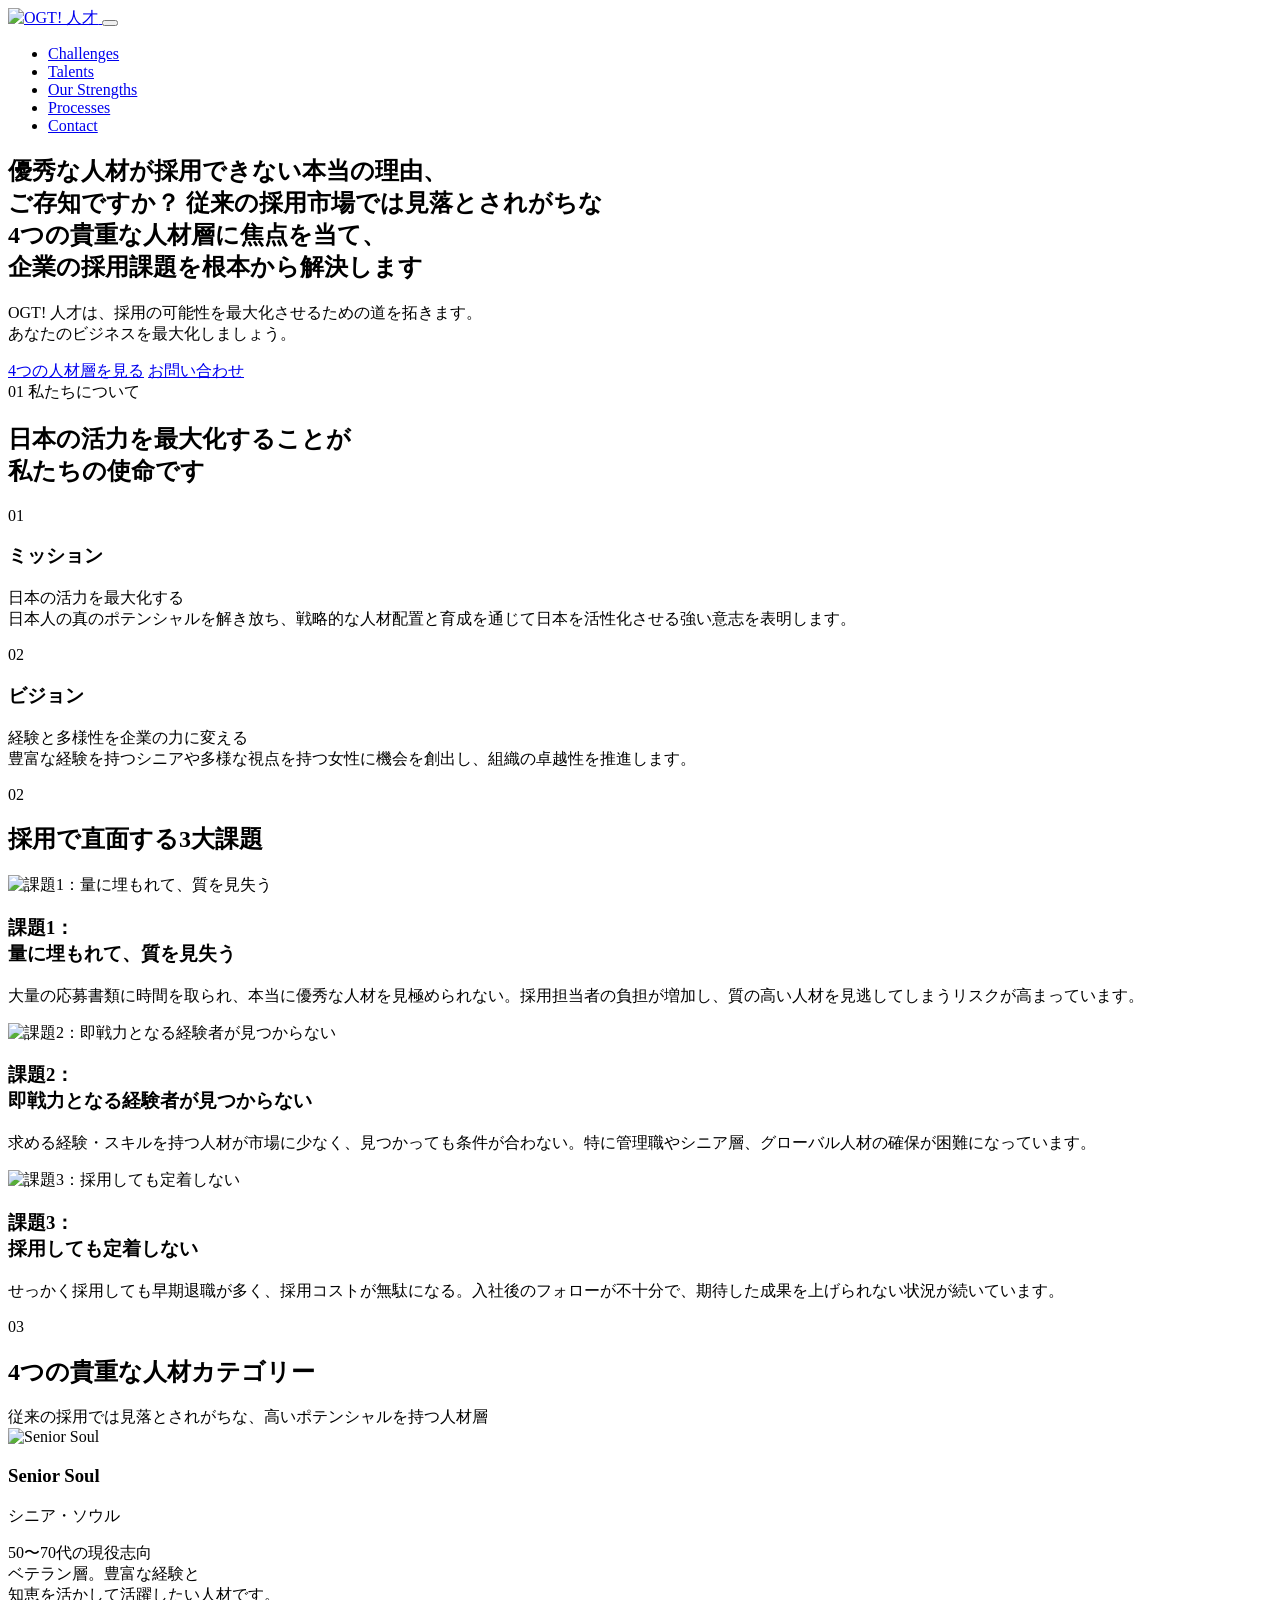
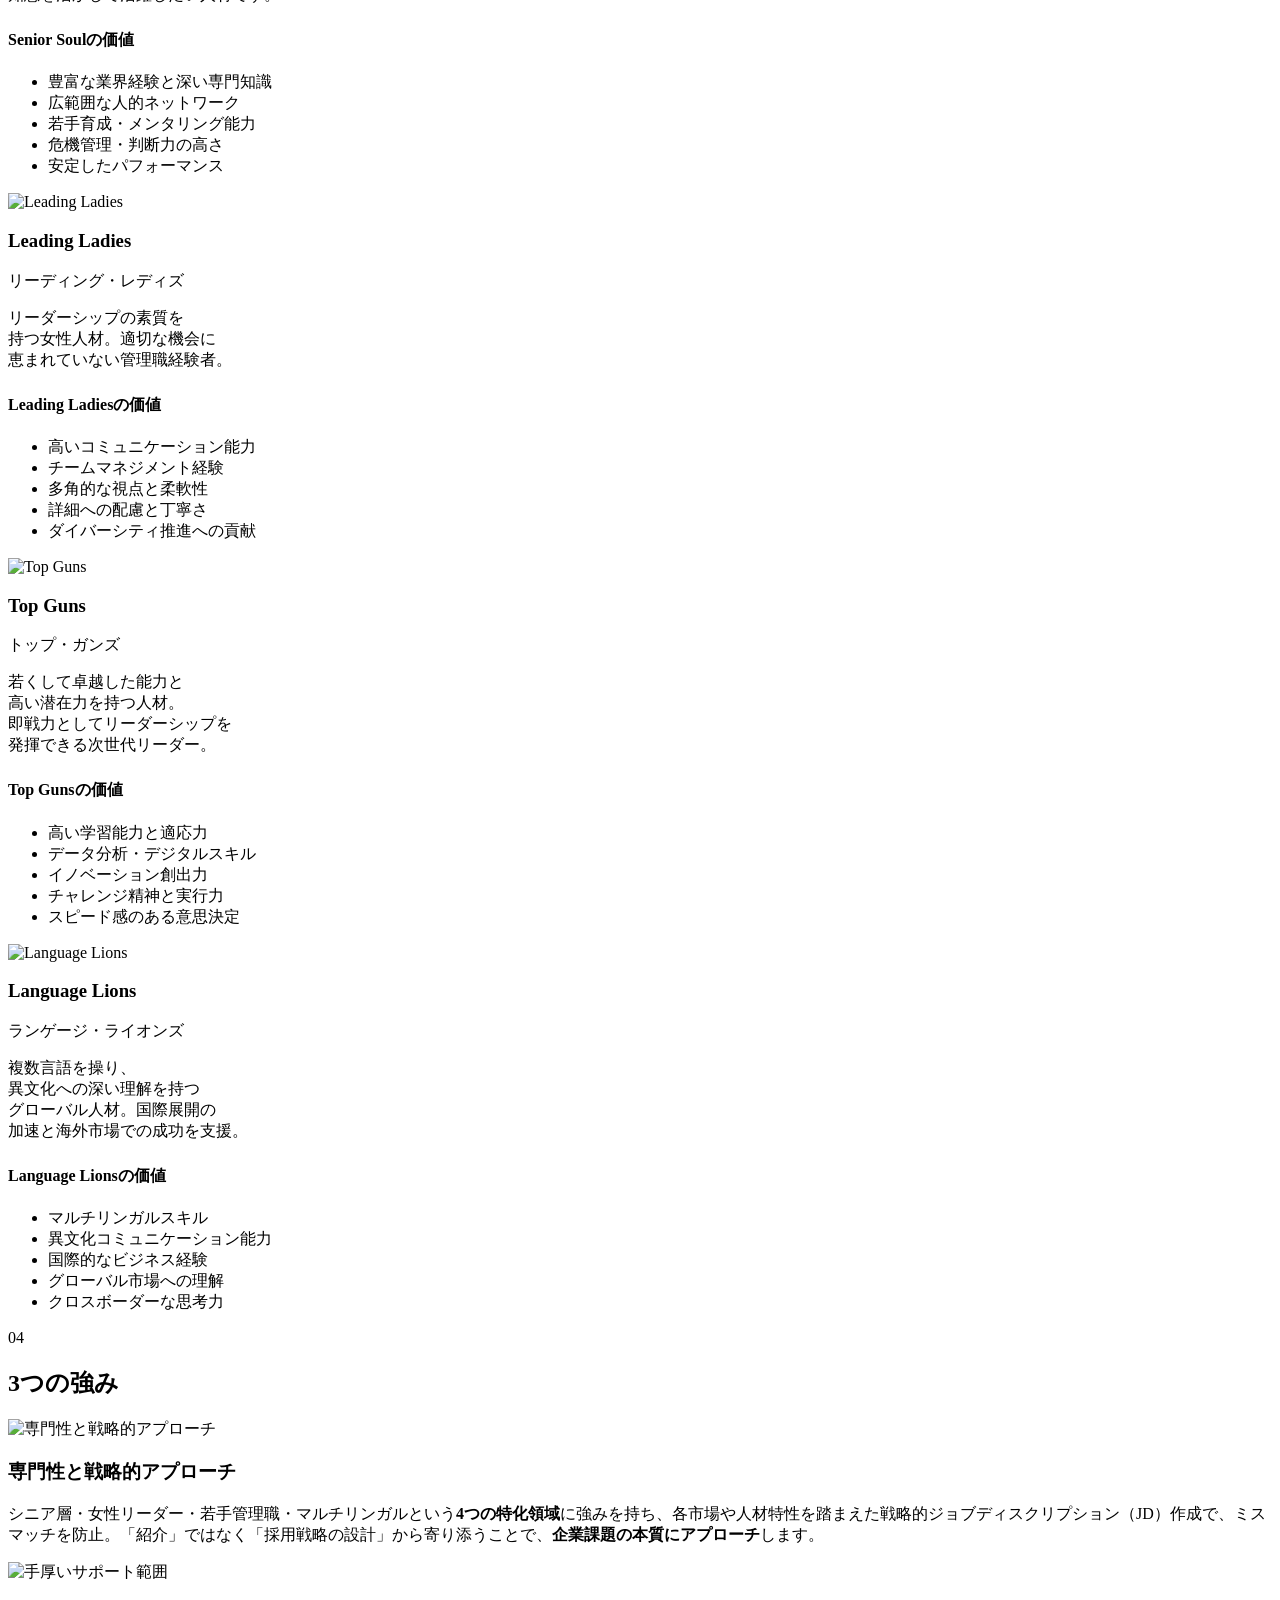
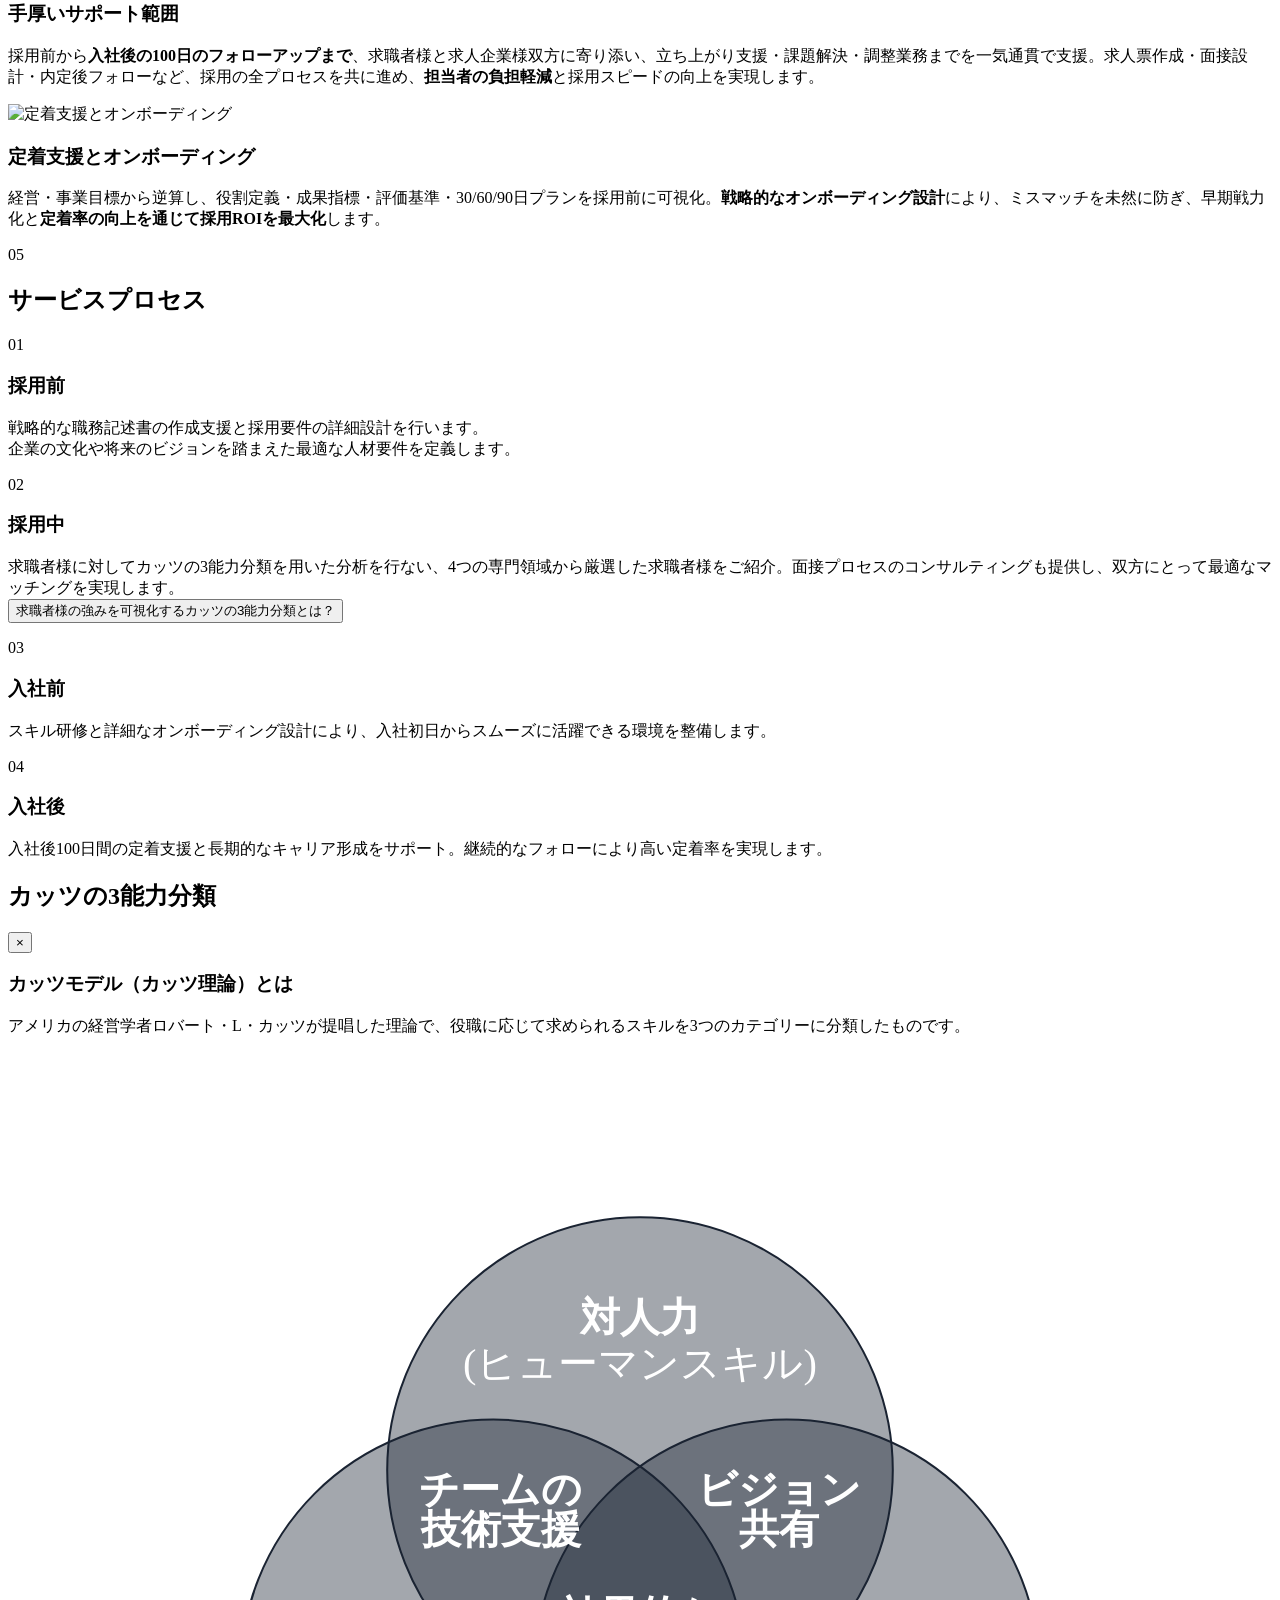
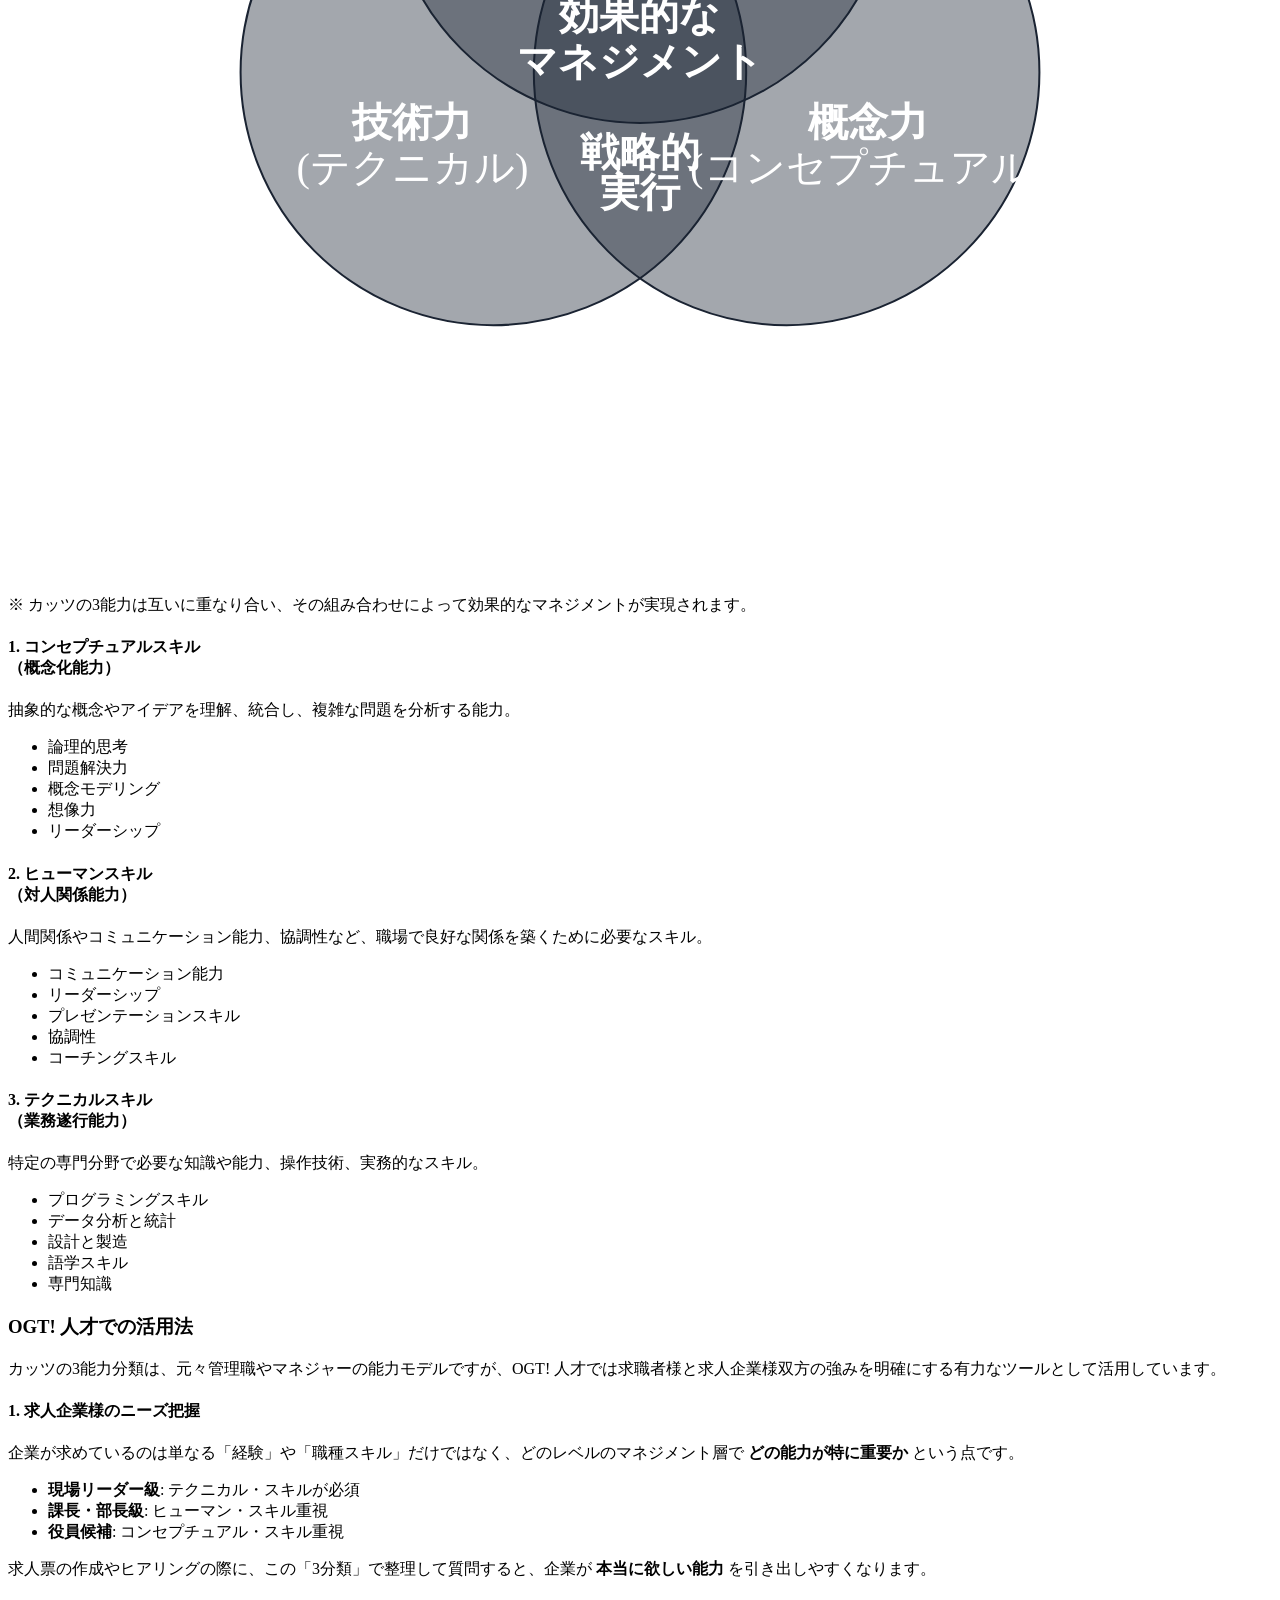
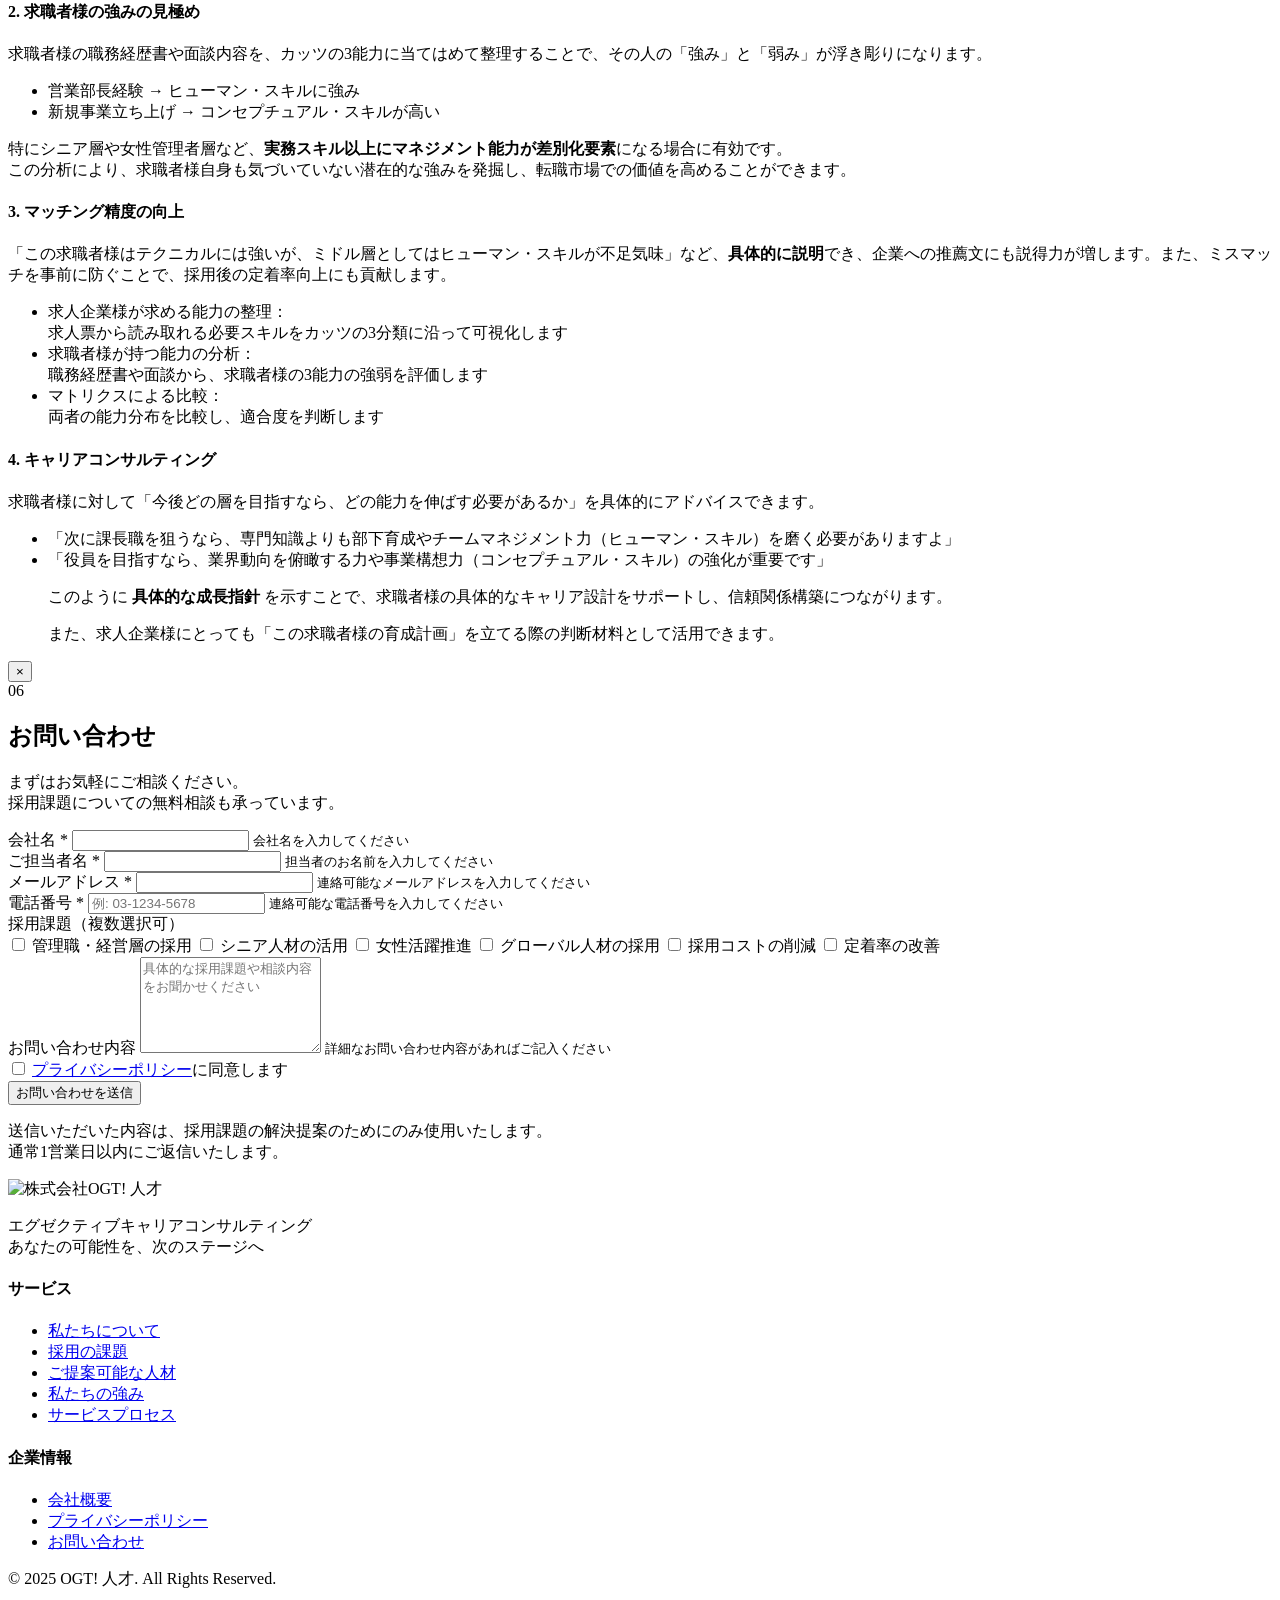
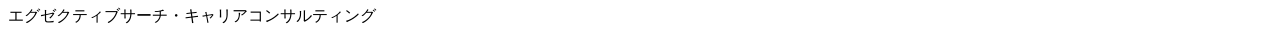
==== commit 2c0ae620: "tmp" ====
--- a/index.html
+++ b/index.html
@@ -1,4 +1,4 @@
-<!DOCTYPE html><html lang="ja"> <head><meta charset="UTF-8"><meta name="viewport" content="width=device-width"><meta name="description" content="OGT! 人才 - プロフェッショナルのキャリアを次のステージへ。エグゼクティブサーチのプロフェッショナルがあなたの可能性を最大化します。"><!-- Favicon --><link rel="icon" type="image/png" sizes="32x32" href="/favicon32.png"><link rel="icon" type="image/png" sizes="48x48" href="/favicon48.png"><link rel="icon" type="image/png" sizes="192x192" href="/favicon192.png"><link rel="apple-touch-icon" sizes="180x180" href="/favicon180.png"><meta name="generator" content="Astro v5.14.6"><title>OGT! 人才 - エグゼクティブキャリアコンサルティング</title><link rel="preconnect" href="https://fonts.googleapis.com"><link rel="preconnect" href="https://fonts.gstatic.com" crossorigin><link href="https://fonts.googleapis.com/css2?family=Noto+Serif+JP:wght@300;400;500;600;700&family=Cormorant+Garamond:wght@300;400;500;600;700&display=swap" rel="stylesheet"><!-- Google tag (gtag.js) --><script async src="https://www.googletagmanager.com/gtag/js?id=G-3YD7QCHCMK"></script><script type="module" src="/_astro/Layout.astro_astro_type_script_index_0_lang.C67NVkV3.js"></script><link rel="stylesheet" href="/_astro/index.DqH-K9_w.css"></head> <body>  <nav class="main-nav" id="mainNav" data-astro-cid-3ef6ksr2> <div class="nav-container" data-astro-cid-3ef6ksr2> <a href="#hero" class="logo" aria-label="トップページへ" data-astro-cid-3ef6ksr2> <img src="/_astro/transparent-logo.DbTcGjeO_2wl6TK.webp" alt="OGT! 人才" data-astro-cid-3ef6ksr2="true" loading="lazy" decoding="async" fetchpriority="auto" width="796" height="235" class="logo-img"> </a> <button class="nav-toggle" id="navToggle" aria-label="メニュー" data-astro-cid-3ef6ksr2> <span data-astro-cid-3ef6ksr2></span> <span data-astro-cid-3ef6ksr2></span> <span data-astro-cid-3ef6ksr2></span> </button> <ul class="nav-menu" id="navMenu" data-astro-cid-3ef6ksr2> <li data-astro-cid-3ef6ksr2><a href="#challenges" class="nav-link" data-astro-cid-3ef6ksr2>Challenges</a></li> <li data-astro-cid-3ef6ksr2><a href="#talents" class="nav-link" data-astro-cid-3ef6ksr2>Talents</a></li> <li data-astro-cid-3ef6ksr2><a href="#strengths" class="nav-link" data-astro-cid-3ef6ksr2>Our Strengths</a></li> <li data-astro-cid-3ef6ksr2><a href="#processes" class="nav-link" data-astro-cid-3ef6ksr2>Processes</a></li> <li data-astro-cid-3ef6ksr2><a href="#contact" class="nav-cta nav-link" data-astro-cid-3ef6ksr2>Contact</a></li> </ul> </div> </nav>  <script type="module" src="/_astro/Header.astro_astro_type_script_index_0_lang.DJgMgIYc.js"></script> <!-- Section 1: Hero / First View --><section class="hero" id="hero" data-astro-cid-bbe6dxrz> <div class="hero-overlay" data-astro-cid-bbe6dxrz></div> <div class="hero-image" data-astro-cid-bbe6dxrz> <!-- Background image: assets/hero-diverse-professionals.jpg --> </div> <div class="hero-content" data-astro-cid-bbe6dxrz> <div class="hero-text" data-astro-cid-bbe6dxrz> <h1 class="hero-headline" data-astro-cid-bbe6dxrz> <span class="headline-primary" data-astro-cid-bbe6dxrz>
+<!DOCTYPE html><html lang="ja"> <head><meta charset="UTF-8"><meta name="viewport" content="width=device-width"><meta name="description" content="OGT! 人才 - プロフェッショナルのキャリアを次のステージへ。エグゼクティブサーチのプロフェッショナルがあなたの可能性を最大化します。"><!-- Favicon --><link rel="icon" type="image/png" sizes="32x32" href="/favicon32.png"><link rel="icon" type="image/png" sizes="48x48" href="/favicon48.png"><link rel="icon" type="image/png" sizes="192x192" href="/favicon192.png"><link rel="apple-touch-icon" sizes="180x180" href="/favicon180.png"><meta name="generator" content="Astro v5.14.6"><title>OGT! 人才 - エグゼクティブキャリアコンサルティング</title><link rel="preconnect" href="https://fonts.googleapis.com"><link rel="preconnect" href="https://fonts.gstatic.com" crossorigin><link href="https://fonts.googleapis.com/css2?family=Noto+Serif+JP:wght@300;400;500;600;700&family=Cormorant+Garamond:wght@300;400;500;600;700&display=swap" rel="stylesheet"><!-- Google tag (gtag.js) --><script async src="https://www.googletagmanager.com/gtag/js?id=G-3YD7QCHCMK"></script><script type="module" src="/ogt-jinzai-lp/_astro/Layout.astro_astro_type_script_index_0_lang.C67NVkV3.js"></script><link rel="stylesheet" href="/ogt-jinzai-lp/_astro/index.BtlEENPI.css"></head> <body>  <nav class="main-nav" id="mainNav" data-astro-cid-3ef6ksr2> <div class="nav-container" data-astro-cid-3ef6ksr2> <a href="#hero" class="logo" aria-label="トップページへ" data-astro-cid-3ef6ksr2> <img src="/ogt-jinzai-lp/_astro/transparent-logo.DbTcGjeO_2ogwgK.webp" alt="OGT! 人才" data-astro-cid-3ef6ksr2="true" loading="lazy" decoding="async" fetchpriority="auto" width="796" height="235" class="logo-img"> </a> <button class="nav-toggle" id="navToggle" aria-label="メニュー" data-astro-cid-3ef6ksr2> <span data-astro-cid-3ef6ksr2></span> <span data-astro-cid-3ef6ksr2></span> <span data-astro-cid-3ef6ksr2></span> </button> <ul class="nav-menu" id="navMenu" data-astro-cid-3ef6ksr2> <li data-astro-cid-3ef6ksr2><a href="#challenges" class="nav-link" data-astro-cid-3ef6ksr2>Challenges</a></li> <li data-astro-cid-3ef6ksr2><a href="#talents" class="nav-link" data-astro-cid-3ef6ksr2>Talents</a></li> <li data-astro-cid-3ef6ksr2><a href="#strengths" class="nav-link" data-astro-cid-3ef6ksr2>Our Strengths</a></li> <li data-astro-cid-3ef6ksr2><a href="#processes" class="nav-link" data-astro-cid-3ef6ksr2>Processes</a></li> <li data-astro-cid-3ef6ksr2><a href="#contact" class="nav-cta nav-link" data-astro-cid-3ef6ksr2>Contact</a></li> </ul> </div> </nav>  <script type="module" src="/ogt-jinzai-lp/_astro/Header.astro_astro_type_script_index_0_lang.DJgMgIYc.js"></script> <!-- Section 1: Hero / First View --><section class="hero" id="hero" data-astro-cid-bbe6dxrz> <div class="hero-overlay" data-astro-cid-bbe6dxrz></div> <div class="hero-image" data-astro-cid-bbe6dxrz> <!-- Background image: assets/hero-diverse-professionals.jpg --> </div> <div class="hero-content" data-astro-cid-bbe6dxrz> <div class="hero-text" data-astro-cid-bbe6dxrz> <h1 class="hero-headline" data-astro-cid-bbe6dxrz> <span class="headline-primary" data-astro-cid-bbe6dxrz>
 優秀な人材が<wbr data-astro-cid-bbe6dxrz>採用できない<wbr data-astro-cid-bbe6dxrz>本当の理由、<br data-astro-cid-bbe6dxrz>ご存知ですか？
 </span> <span class="headline-secondary" data-astro-cid-bbe6dxrz>
 従来の<wbr data-astro-cid-bbe6dxrz>採用市場では<wbr data-astro-cid-bbe6dxrz>見落とされがちな<br data-astro-cid-bbe6dxrz>4つの<wbr data-astro-cid-bbe6dxrz>貴重な<wbr data-astro-cid-bbe6dxrz>人材層に<wbr data-astro-cid-bbe6dxrz>焦点を当て、<br data-astro-cid-bbe6dxrz>
@@ -6,7 +6,7 @@
 </span> </h1> <p class="hero-subheadline" data-astro-cid-bbe6dxrz>
 OGT! 人才は、<wbr data-astro-cid-bbe6dxrz>採用の可能性を<wbr data-astro-cid-bbe6dxrz>最大化させるための道を<wbr data-astro-cid-bbe6dxrz>拓きます。<br data-astro-cid-bbe6dxrz>
 あなたのビジネスを<wbr data-astro-cid-bbe6dxrz>最大化しましょう。
-</p> <div class="hero-cta" data-astro-cid-bbe6dxrz> <a href="#contact" class="btn btn-primary" data-astro-cid-bbe6dxrz>4つの<wbr data-astro-cid-bbe6dxrz>人材層を<wbr data-astro-cid-bbe6dxrz>見る</a> <a href="#positions" class="btn btn-secondary" data-astro-cid-bbe6dxrz>お問い合わせ</a> </div> </div> </div> <!-- <div class="scroll-indicator">
+</p> <div class="hero-cta" data-astro-cid-bbe6dxrz> <a href="#focus" class="btn btn-primary" data-astro-cid-bbe6dxrz>4つの<wbr data-astro-cid-bbe6dxrz>人材層を<wbr data-astro-cid-bbe6dxrz>見る</a> <a href="#contact" class="btn btn-secondary" data-astro-cid-bbe6dxrz>お問い合わせ</a> </div> </div> </div> <!-- <div class="scroll-indicator">
     <span class="scroll-text">Scroll</span>
     <div class="scroll-line"></div>
   </div> --> </section> <!-- End of Section 1: Hero / First View -->  <!-- Section 2: Mission & Vision --><section class="mission" id="mission" data-astro-cid-eiamszqp> <div class="container" data-astro-cid-eiamszqp> <div class="section-header fade-in-up" data-astro-cid-eiamszqp> <span class="section-number" data-astro-cid-eiamszqp>01</span> <span class="section-label" data-astro-cid-eiamszqp>私たちについて</span> <h2 class="section-title" data-astro-cid-eiamszqp>
@@ -15,31 +15,31 @@
 日本人の真のポテンシャルを解き放ち、戦略的な人材配置と育成を通じて日本を活性化させる強い意志を表明します。
 </p> </div> <div class="mission-card" data-astro-cid-eiamszqp> <div class="mission-card-number" data-astro-cid-eiamszqp>02</div> <h3 class="mission-card-title" data-astro-cid-eiamszqp>ビジョン</h3> <p class="mission-card-text" data-astro-cid-eiamszqp> <span class="mission-text--big" data-astro-cid-eiamszqp>経験と多様性を<wbr data-astro-cid-eiamszqp>企業の力に変える</span> <br data-astro-cid-eiamszqp>
 豊富な経験を持つシニアや多様な視点を持つ女性に機会を創出し、組織の卓越性を推進します。
-</p> </div> </div> </div> </section> <!-- End of Section 2 -->  <script type="module" src="/_astro/AboutUs.astro_astro_type_script_index_0_lang.FiHIx8Np.js"></script> <!-- Value Proposition Section --><section class="value-section" id="commitment" data-astro-cid-ynwvfqhd> <div class="container" data-astro-cid-ynwvfqhd> <div class="section-header fade-in-up" data-astro-cid-ynwvfqhd> <span class="section-number" data-astro-cid-ynwvfqhd>02</span> <h2 class="section-title" data-astro-cid-ynwvfqhd>採用で直面する3大課題</h2> <div class="section-divider" data-astro-cid-ynwvfqhd></div> </div> <div class="value-grid" data-astro-cid-ynwvfqhd> <div class="value-card fade-in-up" data-astro-cid-ynwvfqhd> <div class="value-image-wrapper" data-astro-cid-ynwvfqhd> <img src="/_astro/lose_sight_of_quality.BtcA5U8K_1A3PJS.webp" alt="課題1：量に埋もれて、質を見失う" data-astro-cid-ynwvfqhd="true" loading="lazy" decoding="async" fetchpriority="auto" width="480" height="320"> </div> <div class="value-content" data-astro-cid-ynwvfqhd> <h3 class="value-title" data-astro-cid-ynwvfqhd>
+</p> </div> </div> </div> </section> <!-- End of Section 2 -->  <script type="module" src="/ogt-jinzai-lp/_astro/AboutUs.astro_astro_type_script_index_0_lang.FiHIx8Np.js"></script> <!-- Value Proposition Section --><section class="value-section" id="commitment" data-astro-cid-ynwvfqhd> <div class="container" data-astro-cid-ynwvfqhd> <div class="section-header fade-in-up" data-astro-cid-ynwvfqhd> <span class="section-number" data-astro-cid-ynwvfqhd>02</span> <h2 class="section-title" data-astro-cid-ynwvfqhd>採用で直面する3大課題</h2> <div class="section-divider" data-astro-cid-ynwvfqhd></div> </div> <div class="value-grid" data-astro-cid-ynwvfqhd> <div class="value-card fade-in-up" data-astro-cid-ynwvfqhd> <div class="value-image-wrapper" data-astro-cid-ynwvfqhd> <img src="/ogt-jinzai-lp/_astro/lose_sight_of_quality.BtcA5U8K_1OnBI1.webp" alt="課題1：量に埋もれて、質を見失う" data-astro-cid-ynwvfqhd="true" loading="lazy" decoding="async" fetchpriority="auto" width="480" height="320"> </div> <div class="value-content" data-astro-cid-ynwvfqhd> <h3 class="value-title" data-astro-cid-ynwvfqhd>
 課題1：<br data-astro-cid-ynwvfqhd>量に埋もれて、<wbr data-astro-cid-ynwvfqhd>質を見失う
 </h3> <p class="value-description" data-astro-cid-ynwvfqhd>
 大量の応募書類に時間を取られ、本当に優秀な人材を見極められない。採用担当者の負担が増加し、質の高い人材を見逃してしまうリスクが高まっています。
-</p> </div> </div> <div class="value-card fade-in-up" data-astro-cid-ynwvfqhd> <div class="value-image-wrapper" data-astro-cid-ynwvfqhd> <img src="/_astro/hard_to_find_seasoned_pros.BVo7UlKy_Z1bRf0s.webp" alt="課題2：即戦力となる経験者が見つからない" data-astro-cid-ynwvfqhd="true" loading="lazy" decoding="async" fetchpriority="auto" width="480" height="320"> </div> <div class="value-content" data-astro-cid-ynwvfqhd> <h3 class="value-title" data-astro-cid-ynwvfqhd>
+</p> </div> </div> <div class="value-card fade-in-up" data-astro-cid-ynwvfqhd> <div class="value-image-wrapper" data-astro-cid-ynwvfqhd> <img src="/ogt-jinzai-lp/_astro/hard_to_find_seasoned_pros.BVo7UlKy_1phHnx.webp" alt="課題2：即戦力となる経験者が見つからない" data-astro-cid-ynwvfqhd="true" loading="lazy" decoding="async" fetchpriority="auto" width="480" height="320"> </div> <div class="value-content" data-astro-cid-ynwvfqhd> <h3 class="value-title" data-astro-cid-ynwvfqhd>
 課題2：<br data-astro-cid-ynwvfqhd>即戦力となる経験者が<wbr data-astro-cid-ynwvfqhd>見つからない
 </h3> <p class="value-description" data-astro-cid-ynwvfqhd>
 求める経験・スキルを持つ人材が市場に少なく、見つかっても条件が合わない。特に管理職やシニア層、グローバル人材の確保が困難になっています。
-</p> </div> </div> <div class="value-card fade-in-up" data-astro-cid-ynwvfqhd> <div class="value-image-wrapper" data-astro-cid-ynwvfqhd> <img src="/_astro/Pain3.CyUeLZXj_Z15XXC5.webp" alt="課題3：採用しても定着しない" data-astro-cid-ynwvfqhd="true" loading="lazy" decoding="async" fetchpriority="auto" width="480" height="320"> </div> <div class="value-content" data-astro-cid-ynwvfqhd> <h3 class="value-title" data-astro-cid-ynwvfqhd>課題3：<br data-astro-cid-ynwvfqhd>採用しても定着しない</h3> <p class="value-description" data-astro-cid-ynwvfqhd>
+</p> </div> </div> <div class="value-card fade-in-up" data-astro-cid-ynwvfqhd> <div class="value-image-wrapper" data-astro-cid-ynwvfqhd> <img src="/ogt-jinzai-lp/_astro/Pain3.CyUeLZXj_259SWv.webp" alt="課題3：採用しても定着しない" data-astro-cid-ynwvfqhd="true" loading="lazy" decoding="async" fetchpriority="auto" width="480" height="320"> </div> <div class="value-content" data-astro-cid-ynwvfqhd> <h3 class="value-title" data-astro-cid-ynwvfqhd>課題3：<br data-astro-cid-ynwvfqhd>採用しても定着しない</h3> <p class="value-description" data-astro-cid-ynwvfqhd>
 せっかく採用しても早期退職が多く、採用コストが無駄になる。入社後のフォローが不十分で、期待した成果を上げられない状況が続いています。
 </p> </div> </div> </div> </div> </section>  <!-- Section4: Talent 4 Categories Section --><section class="targets-section" id="focus" data-astro-cid-kcf7cx6r> <div class="container" data-astro-cid-kcf7cx6r> <div class="section-header fade-in-up" data-astro-cid-kcf7cx6r> <span class="section-number" data-astro-cid-kcf7cx6r>03</span> <h2 class="section-title" data-astro-cid-kcf7cx6r>4つの貴重な人材カテゴリー</h2> <span class="section-label" data-astro-cid-kcf7cx6r>
 従来の採用では見落とされがちな、高いポテンシャルを持つ人材層
-</span> <div class="section-divider" data-astro-cid-kcf7cx6r></div> </div> <div class="categories-grid" data-astro-cid-kcf7cx6r> <article class="category-card" id="senior-soul" data-astro-cid-kcf7cx6r> <div class="category-header" data-astro-cid-kcf7cx6r> <img src="/_astro/senior_soul.B_8o81I4_1aO9w2.webp" alt="Senior Soul" data-astro-cid-kcf7cx6r="true" loading="lazy" decoding="async" fetchpriority="auto" width="480" height="320" class="category-image"> <h3 data-astro-cid-kcf7cx6r>Senior Soul</h3> <p class="subtitle" data-astro-cid-kcf7cx6r>シニア・ソウル</p> </div> <div class="category-content" data-astro-cid-kcf7cx6r> <p style="margin-bottom: 1.5rem; color: var(--text-medium)" data-astro-cid-kcf7cx6r>
+</span> <div class="section-divider" data-astro-cid-kcf7cx6r></div> </div> <div class="categories-grid" data-astro-cid-kcf7cx6r> <article class="category-card" id="senior-soul" data-astro-cid-kcf7cx6r> <div class="category-header" data-astro-cid-kcf7cx6r> <img src="/ogt-jinzai-lp/_astro/senior_soul.B_8o81I4_LCWjo.webp" alt="Senior Soul" data-astro-cid-kcf7cx6r="true" loading="lazy" decoding="async" fetchpriority="auto" width="480" height="320" class="category-image"> <h3 data-astro-cid-kcf7cx6r>Senior Soul</h3> <p class="subtitle" data-astro-cid-kcf7cx6r>シニア・ソウル</p> </div> <div class="category-content" data-astro-cid-kcf7cx6r> <p style="margin-bottom: 1.5rem; color: var(--text-medium)" data-astro-cid-kcf7cx6r>
 50〜70代の現役志向<br data-astro-cid-kcf7cx6r>ベテラン層。豊富な経験と<br data-astro-cid-kcf7cx6r>知恵を活かして活躍したい人材です。
-</p> </div> <div class="talent-hover" data-astro-cid-kcf7cx6r> <div class="hover-content" data-astro-cid-kcf7cx6r> <h4 data-astro-cid-kcf7cx6r>Senior Soulの価値</h4> <ul data-astro-cid-kcf7cx6r> <li data-astro-cid-kcf7cx6r>豊富な業界経験と深い専門知識</li> <li data-astro-cid-kcf7cx6r>広範囲な人的ネットワーク</li> <li data-astro-cid-kcf7cx6r>若手育成・メンタリング能力</li> <li data-astro-cid-kcf7cx6r>危機管理・判断力の高さ</li> <li data-astro-cid-kcf7cx6r>安定したパフォーマンス</li> </ul> </div> </div> </article> <article class="category-card" id="leading-ladies" data-astro-cid-kcf7cx6r> <div class="category-header" data-astro-cid-kcf7cx6r> <img src="/_astro/leading_ladies.CS5alip9_2qc4iX.webp" alt="Leading Ladies" data-astro-cid-kcf7cx6r="true" loading="lazy" decoding="async" fetchpriority="auto" width="720" height="720" class="category-image"> <h3 data-astro-cid-kcf7cx6r>Leading Ladies</h3> <p class="subtitle" data-astro-cid-kcf7cx6r>リーディング・レディズ</p> </div> <div class="category-content" data-astro-cid-kcf7cx6r> <p style="margin-bottom: 1.5rem; color: var(--text-medium)" data-astro-cid-kcf7cx6r>
+</p> </div> <div class="talent-hover" data-astro-cid-kcf7cx6r> <div class="hover-content" data-astro-cid-kcf7cx6r> <h4 data-astro-cid-kcf7cx6r>Senior Soulの価値</h4> <ul data-astro-cid-kcf7cx6r> <li data-astro-cid-kcf7cx6r>豊富な業界経験と深い専門知識</li> <li data-astro-cid-kcf7cx6r>広範囲な人的ネットワーク</li> <li data-astro-cid-kcf7cx6r>若手育成・メンタリング能力</li> <li data-astro-cid-kcf7cx6r>危機管理・判断力の高さ</li> <li data-astro-cid-kcf7cx6r>安定したパフォーマンス</li> </ul> </div> </div> </article> <article class="category-card" id="leading-ladies" data-astro-cid-kcf7cx6r> <div class="category-header" data-astro-cid-kcf7cx6r> <img src="/ogt-jinzai-lp/_astro/leading_ladies.CS5alip9_1kAjn.webp" alt="Leading Ladies" data-astro-cid-kcf7cx6r="true" loading="lazy" decoding="async" fetchpriority="auto" width="720" height="720" class="category-image"> <h3 data-astro-cid-kcf7cx6r>Leading Ladies</h3> <p class="subtitle" data-astro-cid-kcf7cx6r>リーディング・レディズ</p> </div> <div class="category-content" data-astro-cid-kcf7cx6r> <p style="margin-bottom: 1.5rem; color: var(--text-medium)" data-astro-cid-kcf7cx6r>
 リーダーシップの素質を<br data-astro-cid-kcf7cx6r>持つ女性人材。適切な機会に<br data-astro-cid-kcf7cx6r>恵まれていない管理職経験者。
-</p> </div> <div class="talent-hover" data-astro-cid-kcf7cx6r> <div class="hover-content" data-astro-cid-kcf7cx6r> <h4 data-astro-cid-kcf7cx6r>Leading Ladiesの価値</h4> <ul data-astro-cid-kcf7cx6r> <li data-astro-cid-kcf7cx6r>高いコミュニケーション能力</li> <li data-astro-cid-kcf7cx6r>チームマネジメント経験</li> <li data-astro-cid-kcf7cx6r>多角的な視点と柔軟性</li> <li data-astro-cid-kcf7cx6r>詳細への配慮と丁寧さ</li> <li data-astro-cid-kcf7cx6r>ダイバーシティ推進への貢献</li> </ul> </div> </div> </article> <article class="category-card" id="top-guns" data-astro-cid-kcf7cx6r> <div class="category-header" data-astro-cid-kcf7cx6r> <img src="/_astro/top_guns.DfMY3n54_1IqjwL.webp" alt="Top Guns" data-astro-cid-kcf7cx6r="true" loading="lazy" decoding="async" fetchpriority="auto" width="480" height="320" class="category-image"> <h3 data-astro-cid-kcf7cx6r>Top Guns</h3> <p class="subtitle" data-astro-cid-kcf7cx6r>トップ・ガンズ</p> </div> <div class="category-content" data-astro-cid-kcf7cx6r> <p style="margin-bottom: 1.5rem; color: var(--text-medium)" data-astro-cid-kcf7cx6r>
+</p> </div> <div class="talent-hover" data-astro-cid-kcf7cx6r> <div class="hover-content" data-astro-cid-kcf7cx6r> <h4 data-astro-cid-kcf7cx6r>Leading Ladiesの価値</h4> <ul data-astro-cid-kcf7cx6r> <li data-astro-cid-kcf7cx6r>高いコミュニケーション能力</li> <li data-astro-cid-kcf7cx6r>チームマネジメント経験</li> <li data-astro-cid-kcf7cx6r>多角的な視点と柔軟性</li> <li data-astro-cid-kcf7cx6r>詳細への配慮と丁寧さ</li> <li data-astro-cid-kcf7cx6r>ダイバーシティ推進への貢献</li> </ul> </div> </div> </article> <article class="category-card" id="top-guns" data-astro-cid-kcf7cx6r> <div class="category-header" data-astro-cid-kcf7cx6r> <img src="/ogt-jinzai-lp/_astro/top_guns.DfMY3n54_Z1fNlAX.webp" alt="Top Guns" data-astro-cid-kcf7cx6r="true" loading="lazy" decoding="async" fetchpriority="auto" width="480" height="320" class="category-image"> <h3 data-astro-cid-kcf7cx6r>Top Guns</h3> <p class="subtitle" data-astro-cid-kcf7cx6r>トップ・ガンズ</p> </div> <div class="category-content" data-astro-cid-kcf7cx6r> <p style="margin-bottom: 1.5rem; color: var(--text-medium)" data-astro-cid-kcf7cx6r>
 若くして卓越した能力と<br data-astro-cid-kcf7cx6r>高い潜在力を持つ人材。<br data-astro-cid-kcf7cx6r>即戦力としてリーダーシップを<br data-astro-cid-kcf7cx6r>発揮できる次世代リーダー。
-</p> </div> <div class="talent-hover" data-astro-cid-kcf7cx6r> <div class="hover-content" data-astro-cid-kcf7cx6r> <h4 data-astro-cid-kcf7cx6r>Top Gunsの価値</h4> <ul data-astro-cid-kcf7cx6r> <li data-astro-cid-kcf7cx6r>高い学習能力と適応力</li> <li data-astro-cid-kcf7cx6r>データ分析・デジタルスキル</li> <li data-astro-cid-kcf7cx6r>イノベーション創出力</li> <li data-astro-cid-kcf7cx6r>チャレンジ精神と実行力</li> <li data-astro-cid-kcf7cx6r>スピード感のある意思決定</li> </ul> </div> </div> </article> <article class="category-card" id="language-lions" data-astro-cid-kcf7cx6r> <div class="category-header" data-astro-cid-kcf7cx6r> <img src="/_astro/language_lions.Cfs2t8ui_FTI0u.webp" alt="Language Lions" data-astro-cid-kcf7cx6r="true" loading="lazy" decoding="async" fetchpriority="auto" width="480" height="320" class="category-image"> <h3 data-astro-cid-kcf7cx6r>Language Lions</h3> <p class="subtitle" data-astro-cid-kcf7cx6r>ランゲージ・ライオンズ</p> </div> <div class="category-content" data-astro-cid-kcf7cx6r> <p style="margin-bottom: 1.5rem; color: var(--text-medium)" data-astro-cid-kcf7cx6r>
+</p> </div> <div class="talent-hover" data-astro-cid-kcf7cx6r> <div class="hover-content" data-astro-cid-kcf7cx6r> <h4 data-astro-cid-kcf7cx6r>Top Gunsの価値</h4> <ul data-astro-cid-kcf7cx6r> <li data-astro-cid-kcf7cx6r>高い学習能力と適応力</li> <li data-astro-cid-kcf7cx6r>データ分析・デジタルスキル</li> <li data-astro-cid-kcf7cx6r>イノベーション創出力</li> <li data-astro-cid-kcf7cx6r>チャレンジ精神と実行力</li> <li data-astro-cid-kcf7cx6r>スピード感のある意思決定</li> </ul> </div> </div> </article> <article class="category-card" id="language-lions" data-astro-cid-kcf7cx6r> <div class="category-header" data-astro-cid-kcf7cx6r> <img src="/ogt-jinzai-lp/_astro/language_lions.Cfs2t8ui_Z27FiXt.webp" alt="Language Lions" data-astro-cid-kcf7cx6r="true" loading="lazy" decoding="async" fetchpriority="auto" width="480" height="320" class="category-image"> <h3 data-astro-cid-kcf7cx6r>Language Lions</h3> <p class="subtitle" data-astro-cid-kcf7cx6r>ランゲージ・ライオンズ</p> </div> <div class="category-content" data-astro-cid-kcf7cx6r> <p style="margin-bottom: 1.5rem; color: var(--text-medium)" data-astro-cid-kcf7cx6r>
 複数言語を操り、<br data-astro-cid-kcf7cx6r>異文化への深い理解を持つ<br data-astro-cid-kcf7cx6r>グローバル人材。国際展開の<br data-astro-cid-kcf7cx6r>加速と海外市場での成功を支援。
-</p> </div> <div class="talent-hover" data-astro-cid-kcf7cx6r> <div class="hover-content" data-astro-cid-kcf7cx6r> <h4 data-astro-cid-kcf7cx6r>Language Lionsの価値</h4> <ul data-astro-cid-kcf7cx6r> <li data-astro-cid-kcf7cx6r>マルチリンガルスキル</li> <li data-astro-cid-kcf7cx6r>異文化コミュニケーション能力</li> <li data-astro-cid-kcf7cx6r>国際的なビジネス経験</li> <li data-astro-cid-kcf7cx6r>グローバル市場への理解</li> <li data-astro-cid-kcf7cx6r>クロスボーダーな思考力</li> </ul> </div> </div> </article> </div> </div> </section> <!-- End of Section4: Talent 4 Categories Section -->  <script type="module" src="/_astro/Targets.astro_astro_type_script_index_0_lang.DcMvVd5U.js"></script> <!-- Strengths Section --><section class="strengths-section" id="strengths" data-astro-cid-cuacofrf> <div class="container" data-astro-cid-cuacofrf> <div class="section-header fade-in-up" data-astro-cid-cuacofrf> <span class="section-number" data-astro-cid-cuacofrf>04</span> <h2 class="section-title" data-astro-cid-cuacofrf>3つの強み</h2> <div class="section-divider" data-astro-cid-cuacofrf></div> </div> <div class="strengths-grid" data-astro-cid-cuacofrf> <div class="strengths-card fade-in-up" data-astro-cid-cuacofrf> <div class="strengths-image-wrapper" data-astro-cid-cuacofrf> <img src="/_astro/expertise_and_strategic_approach.Dj0Rn-BC_Z2iw7cs.webp" alt="専門性と戦略的アプローチ" data-astro-cid-cuacofrf="true" loading="lazy" decoding="async" fetchpriority="auto" width="720" height="480"> </div> <div class="strengths-content" data-astro-cid-cuacofrf> <h3 class="strengths-title" data-astro-cid-cuacofrf>専門性と戦略的アプローチ</h3> <p class="strengths-description" data-astro-cid-cuacofrf>
+</p> </div> <div class="talent-hover" data-astro-cid-kcf7cx6r> <div class="hover-content" data-astro-cid-kcf7cx6r> <h4 data-astro-cid-kcf7cx6r>Language Lionsの価値</h4> <ul data-astro-cid-kcf7cx6r> <li data-astro-cid-kcf7cx6r>マルチリンガルスキル</li> <li data-astro-cid-kcf7cx6r>異文化コミュニケーション能力</li> <li data-astro-cid-kcf7cx6r>国際的なビジネス経験</li> <li data-astro-cid-kcf7cx6r>グローバル市場への理解</li> <li data-astro-cid-kcf7cx6r>クロスボーダーな思考力</li> </ul> </div> </div> </article> </div> </div> </section> <!-- End of Section4: Talent 4 Categories Section -->  <script type="module" src="/ogt-jinzai-lp/_astro/Targets.astro_astro_type_script_index_0_lang.DcMvVd5U.js"></script> <!-- Strengths Section --><section class="strengths-section" id="strengths" data-astro-cid-cuacofrf> <div class="container" data-astro-cid-cuacofrf> <div class="section-header fade-in-up" data-astro-cid-cuacofrf> <span class="section-number" data-astro-cid-cuacofrf>04</span> <h2 class="section-title" data-astro-cid-cuacofrf>3つの強み</h2> <div class="section-divider" data-astro-cid-cuacofrf></div> </div> <div class="strengths-grid" data-astro-cid-cuacofrf> <div class="strengths-card fade-in-up" data-astro-cid-cuacofrf> <div class="strengths-image-wrapper" data-astro-cid-cuacofrf> <img src="/ogt-jinzai-lp/_astro/expertise_and_strategic_approach.Dj0Rn-BC_Z13cfbz.webp" alt="専門性と戦略的アプローチ" data-astro-cid-cuacofrf="true" loading="lazy" decoding="async" fetchpriority="auto" width="720" height="480"> </div> <div class="strengths-content" data-astro-cid-cuacofrf> <h3 class="strengths-title" data-astro-cid-cuacofrf>専門性と戦略的アプローチ</h3> <p class="strengths-description" data-astro-cid-cuacofrf>
 シニア層・女性リーダー・若手管理職・マルチリンガルという<strong data-astro-cid-cuacofrf>4つの特化領域</strong>に強みを持ち、各市場や人材特性を踏まえた戦略的ジョブディスクリプション（JD）作成で、ミスマッチを防止。「紹介」ではなく「採用戦略の設計」から寄り添うことで、<strong data-astro-cid-cuacofrf>企業課題の本質にアプローチ</strong>します。
-</p> </div> </div> <div class="strengths-card fade-in-up" data-astro-cid-cuacofrf> <div class="strengths-image-wrapper" data-astro-cid-cuacofrf> <img src="/_astro/comprehensive_support_scope.CvRZVlp3_1LriyI.webp" alt="手厚いサポート範囲" data-astro-cid-cuacofrf="true" loading="lazy" decoding="async" fetchpriority="auto" width="720" height="480"> </div> <div class="strengths-content" data-astro-cid-cuacofrf> <h3 class="strengths-title" data-astro-cid-cuacofrf>手厚いサポート範囲</h3> <p class="strengths-description" data-astro-cid-cuacofrf>
-採用前から<strong data-astro-cid-cuacofrf>入社後の100日のフォローアップまで</strong>、求職者と企業双方に寄り添い、立ち上がり支援・課題解決・調整業務までを一気通貫で支援。求人票作成・面接設計・内定後フォローなど、採用の全プロセスを共に進め、<strong data-astro-cid-cuacofrf>担当者の負担軽減</strong>と採用スピードの向上を実現します。
-</p> </div> </div> <div class="strengths-card fade-in-up" data-astro-cid-cuacofrf> <div class="strengths-image-wrapper" data-astro-cid-cuacofrf> <img src="/_astro/retention_support_and_onboarding.lrpzznZ7_1xx2fP.webp" alt="定着支援とオンボーディング" data-astro-cid-cuacofrf="true" loading="lazy" decoding="async" fetchpriority="auto" width="720" height="480"> </div> <div class="strengths-content" data-astro-cid-cuacofrf> <h3 class="strengths-title" data-astro-cid-cuacofrf>定着支援とオンボーディング</h3> <p class="strengths-description" data-astro-cid-cuacofrf>
+</p> </div> </div> <div class="strengths-card fade-in-up" data-astro-cid-cuacofrf> <div class="strengths-image-wrapper" data-astro-cid-cuacofrf> <img src="/ogt-jinzai-lp/_astro/comprehensive_support_scope.CvRZVlp3_CQypI.webp" alt="手厚いサポート範囲" data-astro-cid-cuacofrf="true" loading="lazy" decoding="async" fetchpriority="auto" width="720" height="480"> </div> <div class="strengths-content" data-astro-cid-cuacofrf> <h3 class="strengths-title" data-astro-cid-cuacofrf>手厚いサポート範囲</h3> <p class="strengths-description" data-astro-cid-cuacofrf>
+採用前から<strong data-astro-cid-cuacofrf>入社後の100日のフォローアップまで</strong>、求職者様と求人企業様双方に寄り添い、立ち上がり支援・課題解決・調整業務までを一気通貫で支援。求人票作成・面接設計・内定後フォローなど、採用の全プロセスを共に進め、<strong data-astro-cid-cuacofrf>担当者の負担軽減</strong>と採用スピードの向上を実現します。
+</p> </div> </div> <div class="strengths-card fade-in-up" data-astro-cid-cuacofrf> <div class="strengths-image-wrapper" data-astro-cid-cuacofrf> <img src="/ogt-jinzai-lp/_astro/retention_support_and_onboarding.lrpzznZ7_Z2hkexd.webp" alt="定着支援とオンボーディング" data-astro-cid-cuacofrf="true" loading="lazy" decoding="async" fetchpriority="auto" width="720" height="480"> </div> <div class="strengths-content" data-astro-cid-cuacofrf> <h3 class="strengths-title" data-astro-cid-cuacofrf>定着支援とオンボーディング</h3> <p class="strengths-description" data-astro-cid-cuacofrf>
 経営・事業目標から逆算し、役割定義・成果指標・評価基準・30/60/90日プランを採用前に可視化。<strong data-astro-cid-cuacofrf>戦略的なオンボーディング設計</strong>により、ミスマッチを未然に防ぎ、早期戦力化と<strong data-astro-cid-cuacofrf>定着率の向上を通じて採用ROIを最大化</strong>します。
 </p> </div> </div> </div> </div> </section>  <!-- Process Section with Parallax --><section class="process-section parallax-section" id="process" data-astro-cid-4ojsfcmy> <div class="parallax-bg process-bg" data-astro-cid-4ojsfcmy></div> <div class="section-overlay" data-astro-cid-4ojsfcmy></div> <div class="container" data-astro-cid-4ojsfcmy> <div class="section-header fade-in-up" data-astro-cid-4ojsfcmy> <span class="section-number" data-astro-cid-4ojsfcmy>05</span> <h2 class="section-title" data-astro-cid-4ojsfcmy>サービスプロセス</h2> <div class="section-divider" data-astro-cid-4ojsfcmy></div> </div> <div class="process-timeline" data-astro-cid-4ojsfcmy> <div class="process-step fade-in-up" data-astro-cid-4ojsfcmy> <div class="step-number" data-astro-cid-4ojsfcmy>01</div> <div class="step-content" data-astro-cid-4ojsfcmy> <h3 class="step-title" data-astro-cid-4ojsfcmy>採用前</h3> <p class="step-description" data-astro-cid-4ojsfcmy>
 戦略的な<wbr data-astro-cid-4ojsfcmy>職務記述書の<wbr data-astro-cid-4ojsfcmy>作成支援と<wbr data-astro-cid-4ojsfcmy>採用要件の<wbr data-astro-cid-4ojsfcmy>詳細設計を<wbr data-astro-cid-4ojsfcmy>行います。
@@ -92,15 +92,15 @@
 （業務遂行能力）
 </h4> <p data-astro-cid-4ojsfcmy>特定の専門分野で必要な知識や能力、操作技術、実務的なスキル。</p> <ul data-astro-cid-4ojsfcmy> <li data-astro-cid-4ojsfcmy>プログラミングスキル</li> <li data-astro-cid-4ojsfcmy>データ分析と統計</li> <li data-astro-cid-4ojsfcmy>設計と製造</li> <li data-astro-cid-4ojsfcmy>語学スキル</li> <li data-astro-cid-4ojsfcmy>専門知識</li> </ul> </div> </div> </section> <section class="modal-section highlight-section" data-astro-cid-4ojsfcmy> <h3 data-astro-cid-4ojsfcmy>OGT! 人才での活用法</h3> <p data-astro-cid-4ojsfcmy>
 カッツの3能力分類は、元々管理職やマネジャーの能力モデルですが、OGT!
-          人才では応募者と募集企業双方の強みを明確にする有力なツールとして活用しています。
-</p> <div class="usage-grid" data-astro-cid-4ojsfcmy> <div class="usage-card" data-astro-cid-4ojsfcmy> <h4 data-astro-cid-4ojsfcmy>1. 求人企業のニーズ把握</h4> <p data-astro-cid-4ojsfcmy>
+          人才では求職者様と求人企業様双方の強みを明確にする有力なツールとして活用しています。
+</p> <div class="usage-grid" data-astro-cid-4ojsfcmy> <div class="usage-card" data-astro-cid-4ojsfcmy> <h4 data-astro-cid-4ojsfcmy>1. 求人企業様のニーズ把握</h4> <p data-astro-cid-4ojsfcmy>
 企業が<wbr data-astro-cid-4ojsfcmy>求めているのは<wbr data-astro-cid-4ojsfcmy>単なる「経験」や<wbr data-astro-cid-4ojsfcmy>「職種スキル」だけではなく、<wbr data-astro-cid-4ojsfcmy>どのレベルの<wbr data-astro-cid-4ojsfcmy>マネジメント層で<wbr data-astro-cid-4ojsfcmy> <strong class="usage-card--accent" data-astro-cid-4ojsfcmy>どの能力が特に重要か</strong>
 という点です。
 </p> <ul class="usage-list" data-astro-cid-4ojsfcmy> <li data-astro-cid-4ojsfcmy><strong data-astro-cid-4ojsfcmy>現場リーダー級</strong>: テクニカル・スキルが必須</li> <li data-astro-cid-4ojsfcmy><strong data-astro-cid-4ojsfcmy>課長・部長級</strong>: ヒューマン・スキル重視</li> <li data-astro-cid-4ojsfcmy><strong data-astro-cid-4ojsfcmy>役員候補</strong>: コンセプチュアル・スキル重視</li> </ul> <p data-astro-cid-4ojsfcmy>
 求人票の<wbr data-astro-cid-4ojsfcmy>作成や<wbr data-astro-cid-4ojsfcmy>ヒアリングの際に、<wbr data-astro-cid-4ojsfcmy>この「3分類」で<wbr data-astro-cid-4ojsfcmy>整理して<wbr data-astro-cid-4ojsfcmy>質問すると、<wbr data-astro-cid-4ojsfcmy>企業が<wbr data-astro-cid-4ojsfcmy> <strong class="usage-card--accent" data-astro-cid-4ojsfcmy> 本当に欲しい能力 </strong>
 を引き出し<wbr data-astro-cid-4ojsfcmy>やすくなります。
 </p> </div> <div class="usage-card" data-astro-cid-4ojsfcmy> <h4 data-astro-cid-4ojsfcmy>2. 求職者様の強みの見極め</h4> <p data-astro-cid-4ojsfcmy>
-応募者の<wbr data-astro-cid-4ojsfcmy>職務経歴書や<wbr data-astro-cid-4ojsfcmy>面談内容を、<wbr data-astro-cid-4ojsfcmy>カッツの3能力に<wbr data-astro-cid-4ojsfcmy>当てはめて<wbr data-astro-cid-4ojsfcmy>整理することで、<wbr data-astro-cid-4ojsfcmy>その人の「強み」と<wbr data-astro-cid-4ojsfcmy>「弱み」が<wbr data-astro-cid-4ojsfcmy>浮き彫りになります。
+求職者様の<wbr data-astro-cid-4ojsfcmy>職務経歴書や<wbr data-astro-cid-4ojsfcmy>面談内容を、<wbr data-astro-cid-4ojsfcmy>カッツの3能力に<wbr data-astro-cid-4ojsfcmy>当てはめて<wbr data-astro-cid-4ojsfcmy>整理することで、<wbr data-astro-cid-4ojsfcmy>その人の「強み」と<wbr data-astro-cid-4ojsfcmy>「弱み」が<wbr data-astro-cid-4ojsfcmy>浮き彫りになります。
 </p> <ul data-astro-cid-4ojsfcmy> <li data-astro-cid-4ojsfcmy>営業部長経験 → ヒューマン・スキルに強み</li> <li data-astro-cid-4ojsfcmy>新規事業立ち上げ → コンセプチュアル・スキルが高い</li> </ul> <p data-astro-cid-4ojsfcmy>
 特にシニア層<wbr data-astro-cid-4ojsfcmy>や女性管理者層など、<strong class="usage-card--accent" data-astro-cid-4ojsfcmy>実務スキル以上に<wbr data-astro-cid-4ojsfcmy>マネジメント能力が<wbr data-astro-cid-4ojsfcmy>差別化要素</strong>になる場合に<wbr data-astro-cid-4ojsfcmy>有効です。
 <br data-astro-cid-4ojsfcmy>
@@ -108,7 +108,7 @@
 </p> </div> <div class="usage-card" data-astro-cid-4ojsfcmy> <h4 data-astro-cid-4ojsfcmy>3. マッチング精度の向上</h4> <p data-astro-cid-4ojsfcmy>
 「この求職者様は<wbr data-astro-cid-4ojsfcmy>テクニカルには<wbr data-astro-cid-4ojsfcmy>強いが、<wbr data-astro-cid-4ojsfcmy>ミドル層としては<wbr data-astro-cid-4ojsfcmy>ヒューマン・スキルが<wbr data-astro-cid-4ojsfcmy>不足気味」<wbr data-astro-cid-4ojsfcmy>など、<wbr data-astro-cid-4ojsfcmy><strong class="usage-card-accent" data-astro-cid-4ojsfcmy>具体的に説明</strong><wbr data-astro-cid-4ojsfcmy>でき、<wbr data-astro-cid-4ojsfcmy>企業への<wbr data-astro-cid-4ojsfcmy>推薦文にも<wbr data-astro-cid-4ojsfcmy>説得力が<wbr data-astro-cid-4ojsfcmy>増します。<wbr data-astro-cid-4ojsfcmy>また、<wbr data-astro-cid-4ojsfcmy>ミスマッチを<wbr data-astro-cid-4ojsfcmy>事前に<wbr data-astro-cid-4ojsfcmy>防ぐことで、<wbr data-astro-cid-4ojsfcmy>採用後の<wbr data-astro-cid-4ojsfcmy>定着率向上にも<wbr data-astro-cid-4ojsfcmy>貢献します。
 </p> <ul data-astro-cid-4ojsfcmy> <li data-astro-cid-4ojsfcmy>
-企業が求める能力の整理：
+求人企業様が求める能力の整理：
 <br data-astro-cid-4ojsfcmy>
 求人票から読み取れる必要スキルをカッツの3分類に沿って可視化します
 </li> <li data-astro-cid-4ojsfcmy>
@@ -130,10 +130,10 @@
 <strong class="usage-card--accent" data-astro-cid-4ojsfcmy>具体的な成長指針</strong>
 を示すことで、<wbr data-astro-cid-4ojsfcmy>求職者様の<wbr data-astro-cid-4ojsfcmy>具体的な<wbr data-astro-cid-4ojsfcmy>キャリア設計を<wbr data-astro-cid-4ojsfcmy>サポートし、<wbr data-astro-cid-4ojsfcmy>信頼関係構築に<wbr data-astro-cid-4ojsfcmy>つながります。
 </p> <p data-astro-cid-4ojsfcmy>
-また、<wbr data-astro-cid-4ojsfcmy>企業側にとっても<wbr data-astro-cid-4ojsfcmy>「この求職者様の育成計画」を<wbr data-astro-cid-4ojsfcmy>立てる際の<wbr data-astro-cid-4ojsfcmy>判断材料として<wbr data-astro-cid-4ojsfcmy>活用できます。
+また、<wbr data-astro-cid-4ojsfcmy>求人企業様にとっても<wbr data-astro-cid-4ojsfcmy>「この求職者様の育成計画」を<wbr data-astro-cid-4ojsfcmy>立てる際の<wbr data-astro-cid-4ojsfcmy>判断材料として<wbr data-astro-cid-4ojsfcmy>活用できます。
 </p> </ul> </div> </div> </section> </div> </div> </div> <!-- Venn Diagram Zoom Overlay --> <div class="venn-zoom-overlay" id="venn-zoom-overlay" data-astro-cid-4ojsfcmy> <button class="venn-zoom-close" id="venn-zoom-close" aria-label="閉じる" data-astro-cid-4ojsfcmy>
 ×
-</button> <div class="venn-zoom-content" id="venn-zoom-content" data-astro-cid-4ojsfcmy> <!-- SVG will be inserted here by JavaScript --> </div> </div>  <script type="module" src="/_astro/ServiceProcess.astro_astro_type_script_index_0_lang.V3r8tAgn.js"></script>   <!-- Contact Section with Parallax --><section class="contact-section parallax-section" id="contact" data-astro-cid-svshx33u> <div class="parallax-bg contact-bg" data-astro-cid-svshx33u></div> <div class="section-overlay dark" data-astro-cid-svshx33u></div> <div class="container" data-astro-cid-svshx33u> <div class="section-header fade-in-up" data-astro-cid-svshx33u> <span class="section-number" data-astro-cid-svshx33u>06</span> <h2 class="section-title" data-astro-cid-svshx33u>お問い合わせ</h2> <div class="section-divider" data-astro-cid-svshx33u></div> <p class="section-description" data-astro-cid-svshx33u>
+</button> <div class="venn-zoom-content" id="venn-zoom-content" data-astro-cid-4ojsfcmy> <!-- SVG will be inserted here by JavaScript --> </div> </div>  <script type="module" src="/ogt-jinzai-lp/_astro/ServiceProcess.astro_astro_type_script_index_0_lang.V3r8tAgn.js"></script>   <!-- Contact Section with Parallax --><section class="contact-section parallax-section" id="contact" data-astro-cid-svshx33u> <div class="parallax-bg contact-bg" data-astro-cid-svshx33u></div> <div class="section-overlay dark" data-astro-cid-svshx33u></div> <div class="container" data-astro-cid-svshx33u> <div class="section-header fade-in-up" data-astro-cid-svshx33u> <span class="section-number" data-astro-cid-svshx33u>06</span> <h2 class="section-title" data-astro-cid-svshx33u>お問い合わせ</h2> <div class="section-divider" data-astro-cid-svshx33u></div> <p class="section-description" data-astro-cid-svshx33u>
 まずはお気軽にご相談ください。<br data-astro-cid-svshx33u>
 採用課題についての無料相談も承っています。
 </p> </div> <div class="contact-content" data-astro-cid-svshx33u> <div class="contact-form-wrapper fade-in-up" data-astro-cid-svshx33u> <form class="contact-form" id="contactForm" data-astro-cid-svshx33u> <div class="form-group" data-astro-cid-svshx33u> <label for="company" data-astro-cid-svshx33u>会社名 <span class="required" data-astro-cid-svshx33u>*</span></label> <input type="text" id="company" name="company" required aria-describedby="company-help" data-astro-cid-svshx33u> <small id="company-help" class="sr-only" data-astro-cid-svshx33u>会社名を入力してください</small> </div> <div class="form-group" data-astro-cid-svshx33u> <label for="name" data-astro-cid-svshx33u>ご担当者名 <span class="required" data-astro-cid-svshx33u>*</span></label> <input type="text" id="name" name="name" required aria-describedby="name-help" data-astro-cid-svshx33u> <small id="name-help" class="sr-only" data-astro-cid-svshx33u>担当者のお名前を入力してください</small> </div> <div class="form-group" data-astro-cid-svshx33u> <label for="email" data-astro-cid-svshx33u>メールアドレス <span class="required" data-astro-cid-svshx33u>*</span></label> <input type="email" id="email" name="email" required aria-describedby="email-help" data-astro-cid-svshx33u> <small id="email-help" class="sr-only" data-astro-cid-svshx33u>連絡可能なメールアドレスを入力してください</small> </div> <div class="form-group" data-astro-cid-svshx33u> <label for="phone" data-astro-cid-svshx33u>電話番号 <span class="required" data-astro-cid-svshx33u>*</span></label> <input type="tel" id="phone" name="phone" required aria-describedby="phone-help" placeholder="例: 03-1234-5678" data-astro-cid-svshx33u> <small id="phone-help" class="sr-only" data-astro-cid-svshx33u>連絡可能な電話番号を入力してください</small> </div> <div class="form-group consultation-type-group" data-astro-cid-svshx33u> <label for="challenges" data-astro-cid-svshx33u>採用課題（複数選択可）</label> <div class="checkbox-options" data-astro-cid-svshx33u> <label class="checkbox-option" data-astro-cid-svshx33u> <input type="checkbox" id="challenge1" name="challenges" value="管理職・経営層の採用" data-astro-cid-svshx33u> <span data-astro-cid-svshx33u>管理職・経営層の採用</span> </label> <label class="checkbox-option" data-astro-cid-svshx33u> <input type="checkbox" id="challenge2" name="challenges" value="シニア人材の活用" data-astro-cid-svshx33u> <span data-astro-cid-svshx33u>シニア人材の活用</span> </label> <label class="checkbox-option" data-astro-cid-svshx33u> <input type="checkbox" id="challenge3" name="challenges" value="女性活躍推進" data-astro-cid-svshx33u> <span data-astro-cid-svshx33u>女性活躍推進</span> </label> <label class="checkbox-option" data-astro-cid-svshx33u> <input type="checkbox" id="challenge4" name="challenges" value="グローバル人材の採用" data-astro-cid-svshx33u> <span data-astro-cid-svshx33u>グローバル人材の採用</span> </label> <label class="checkbox-option" data-astro-cid-svshx33u> <input type="checkbox" id="challenge5" name="challenges" value="採用コストの削減" data-astro-cid-svshx33u> <span data-astro-cid-svshx33u>採用コストの削減</span> </label> <label class="checkbox-option" data-astro-cid-svshx33u> <input type="checkbox" id="challenge6" name="challenges" value="定着率の改善" data-astro-cid-svshx33u> <span data-astro-cid-svshx33u>定着率の改善</span> </label> </div> </div> <div class="form-group" data-astro-cid-svshx33u> <label for="message" data-astro-cid-svshx33u>お問い合わせ内容</label> <textarea id="message" name="message" rows="6" aria-describedby="message-help" placeholder="具体的な採用課題や相談内容をお聞かせください" data-astro-cid-svshx33u></textarea> <small id="message-help" class="sr-only" data-astro-cid-svshx33u>詳細なお問い合わせ内容があればご記入ください</small> </div> <!-- Honeypot（ボット対策） - CSSで非表示 --> <div class="form-group honeypot" style="position: absolute; left: -9999px;" data-astro-cid-svshx33u> <label for="website" data-astro-cid-svshx33u>ウェブサイト（入力しないでください）</label> <input type="text" id="website" name="website" tabindex="-1" autocomplete="off" data-astro-cid-svshx33u> </div> <div class="form-group honeypot" style="position: absolute; left: -9999px;" data-astro-cid-svshx33u> <label for="url" data-astro-cid-svshx33u>URL（入力しないでください）</label> <input type="text" id="url" name="url" tabindex="-1" autocomplete="off" data-astro-cid-svshx33u> </div> <div class="form-group checkbox-group" data-astro-cid-svshx33u> <label data-astro-cid-svshx33u> <input type="checkbox" name="privacy" id="privacy" required data-astro-cid-svshx33u> <span data-astro-cid-svshx33u> <a href="https://ogtjinzai.com/privacy/" class="privacy-link" target="_blank" rel="noopener noreferrer" data-astro-cid-svshx33u>プライバシーポリシー</a>に同意します
@@ -462,7 +462,7 @@
       });
     }
   });
-</script> <!-- Footer --><footer class="site-footer" data-astro-cid-sz7xmlte> <div class="container" data-astro-cid-sz7xmlte> <div class="footer-content" data-astro-cid-sz7xmlte> <div class="footer-brand" data-astro-cid-sz7xmlte> <img src="/_astro/transparent-logo.DbTcGjeO_2wl6TK.webp" alt="株式会社OGT! 人才" data-astro-cid-sz7xmlte="true" loading="lazy" decoding="async" fetchpriority="auto" width="796" height="235" class="footer-logo"> <p class="footer-tagline" data-astro-cid-sz7xmlte>
+</script> <!-- Footer --><footer class="site-footer" data-astro-cid-sz7xmlte> <div class="container" data-astro-cid-sz7xmlte> <div class="footer-content" data-astro-cid-sz7xmlte> <div class="footer-brand" data-astro-cid-sz7xmlte> <img src="/ogt-jinzai-lp/_astro/transparent-logo.DbTcGjeO_2ogwgK.webp" alt="株式会社OGT! 人才" data-astro-cid-sz7xmlte="true" loading="lazy" decoding="async" fetchpriority="auto" width="796" height="235" class="footer-logo"> <p class="footer-tagline" data-astro-cid-sz7xmlte>
 エグゼクティブキャリアコンサルティング<br data-astro-cid-sz7xmlte>
 あなたの可能性を、次のステージへ
-</p> </div> <div class="footer-links" data-astro-cid-sz7xmlte> <div class="footer-column" data-astro-cid-sz7xmlte> <h4 data-astro-cid-sz7xmlte>サービス</h4> <ul data-astro-cid-sz7xmlte> <li data-astro-cid-sz7xmlte><a href="#mission" data-astro-cid-sz7xmlte>私たちについて</a></li> <li data-astro-cid-sz7xmlte><a href="#challenges" data-astro-cid-sz7xmlte>採用の課題</a></li> <li data-astro-cid-sz7xmlte><a href="#focus" data-astro-cid-sz7xmlte>ご提案可能な人材</a></li> <li data-astro-cid-sz7xmlte><a href="#strengths" data-astro-cid-sz7xmlte>私たちの強み</a></li> <li data-astro-cid-sz7xmlte><a href="#process" data-astro-cid-sz7xmlte>サービスプロセス</a></li> </ul> </div> <div class="footer-column" data-astro-cid-sz7xmlte> <h4 data-astro-cid-sz7xmlte>企業情報</h4> <ul data-astro-cid-sz7xmlte> <li data-astro-cid-sz7xmlte><a href="https://ogtjinzai.com/company" data-astro-cid-sz7xmlte>会社概要</a></li> <li data-astro-cid-sz7xmlte> <a href="https://ogtjinzai.com/privacy" data-astro-cid-sz7xmlte>プライバシーポリシー</a> </li> <li data-astro-cid-sz7xmlte><a href="#contact" data-astro-cid-sz7xmlte>お問い合わせ</a></li> </ul> </div> </div> </div> <div class="footer-bottom" data-astro-cid-sz7xmlte> <p data-astro-cid-sz7xmlte>&copy; 2024 OGT! 人才. All Rights Reserved.</p> <p class="footer-note" data-astro-cid-sz7xmlte>エグゼクティブサーチ・キャリアコンサルティング</p> </div> </div> </footer>   </body></html>+</p> </div> <div class="footer-links" data-astro-cid-sz7xmlte> <div class="footer-column" data-astro-cid-sz7xmlte> <h4 data-astro-cid-sz7xmlte>サービス</h4> <ul data-astro-cid-sz7xmlte> <li data-astro-cid-sz7xmlte><a href="#mission" data-astro-cid-sz7xmlte>私たちについて</a></li> <li data-astro-cid-sz7xmlte><a href="#challenges" data-astro-cid-sz7xmlte>採用の課題</a></li> <li data-astro-cid-sz7xmlte><a href="#focus" data-astro-cid-sz7xmlte>ご提案可能な人材</a></li> <li data-astro-cid-sz7xmlte><a href="#strengths" data-astro-cid-sz7xmlte>私たちの強み</a></li> <li data-astro-cid-sz7xmlte><a href="#process" data-astro-cid-sz7xmlte>サービスプロセス</a></li> </ul> </div> <div class="footer-column" data-astro-cid-sz7xmlte> <h4 data-astro-cid-sz7xmlte>企業情報</h4> <ul data-astro-cid-sz7xmlte> <li data-astro-cid-sz7xmlte><a href="https://ogtjinzai.com/company" data-astro-cid-sz7xmlte>会社概要</a></li> <li data-astro-cid-sz7xmlte> <a href="https://ogtjinzai.com/privacy" data-astro-cid-sz7xmlte>プライバシーポリシー</a> </li> <li data-astro-cid-sz7xmlte><a href="#contact" data-astro-cid-sz7xmlte>お問い合わせ</a></li> </ul> </div> </div> </div> <div class="footer-bottom" data-astro-cid-sz7xmlte> <p data-astro-cid-sz7xmlte>&copy; 2025 OGT! 人才. All Rights Reserved.</p> <p class="footer-note" data-astro-cid-sz7xmlte>エグゼクティブサーチ・キャリアコンサルティング</p> </div> </div> </footer>   </body></html>
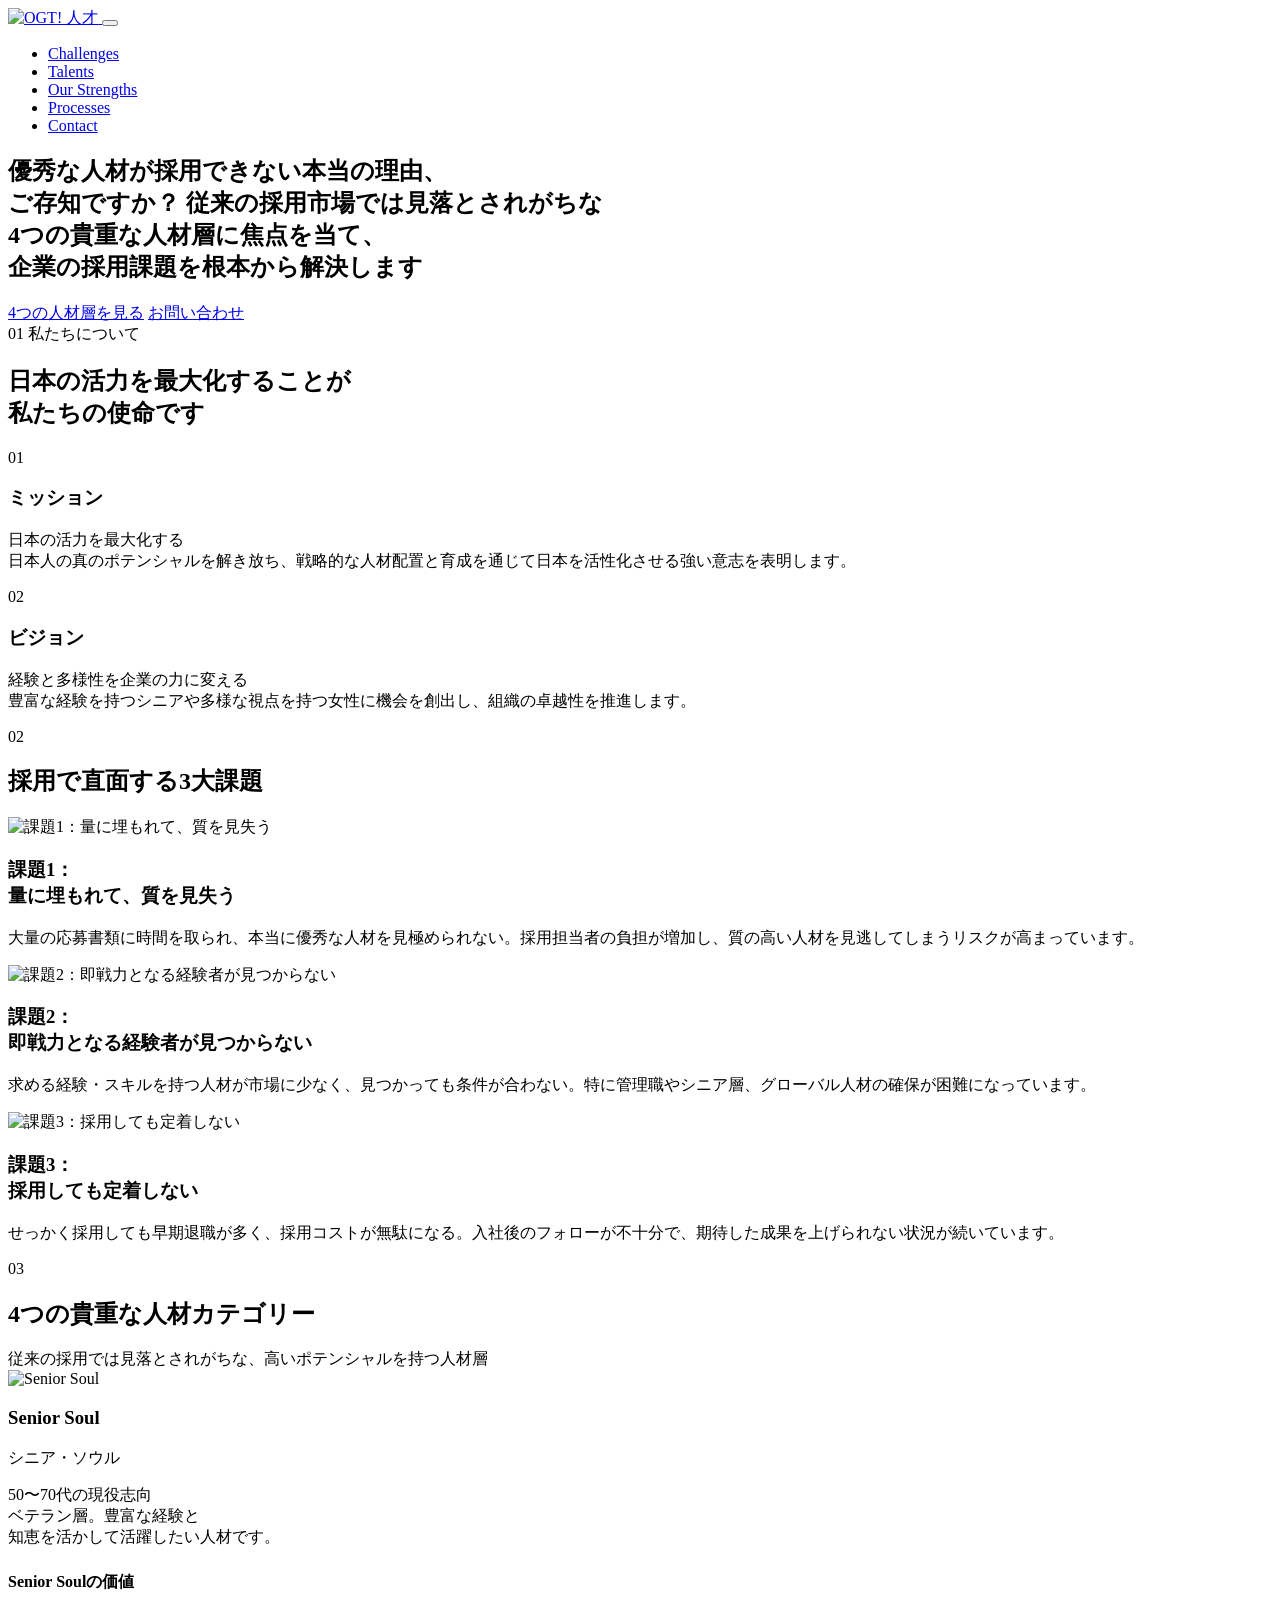
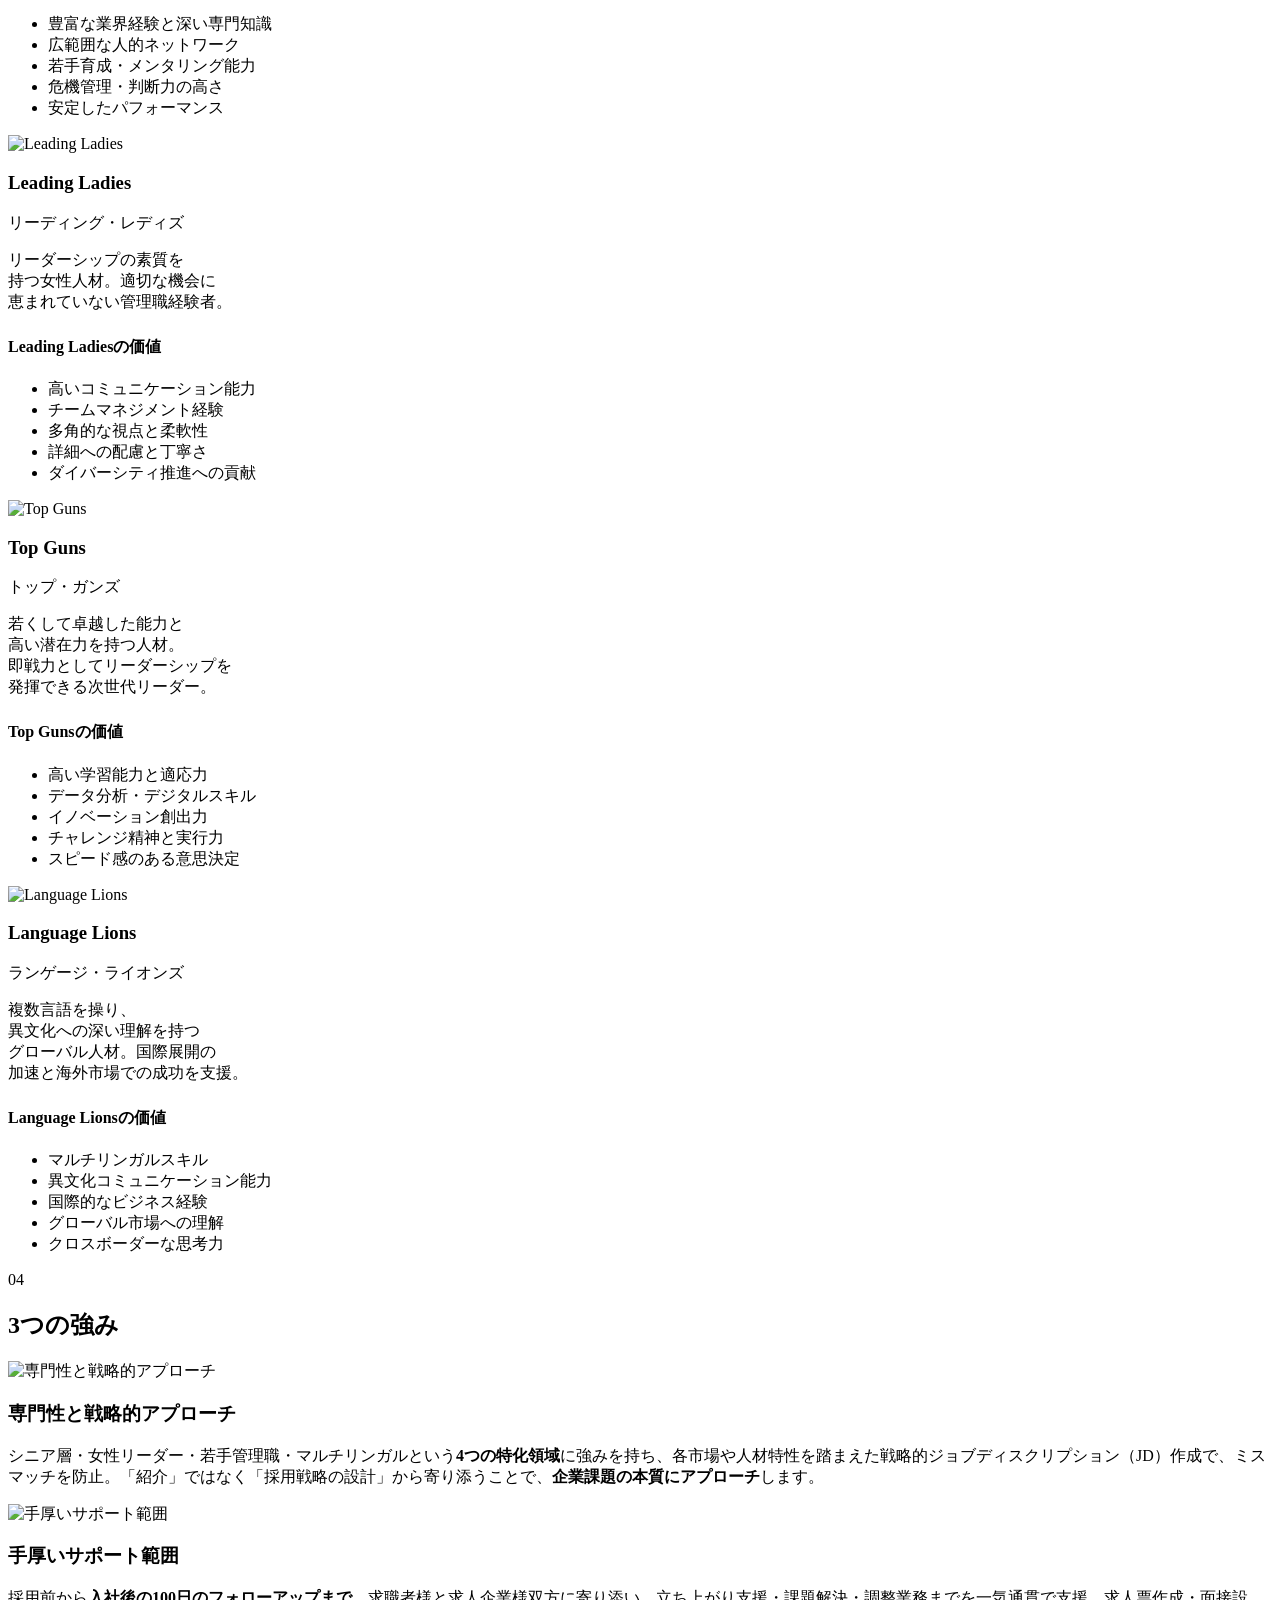
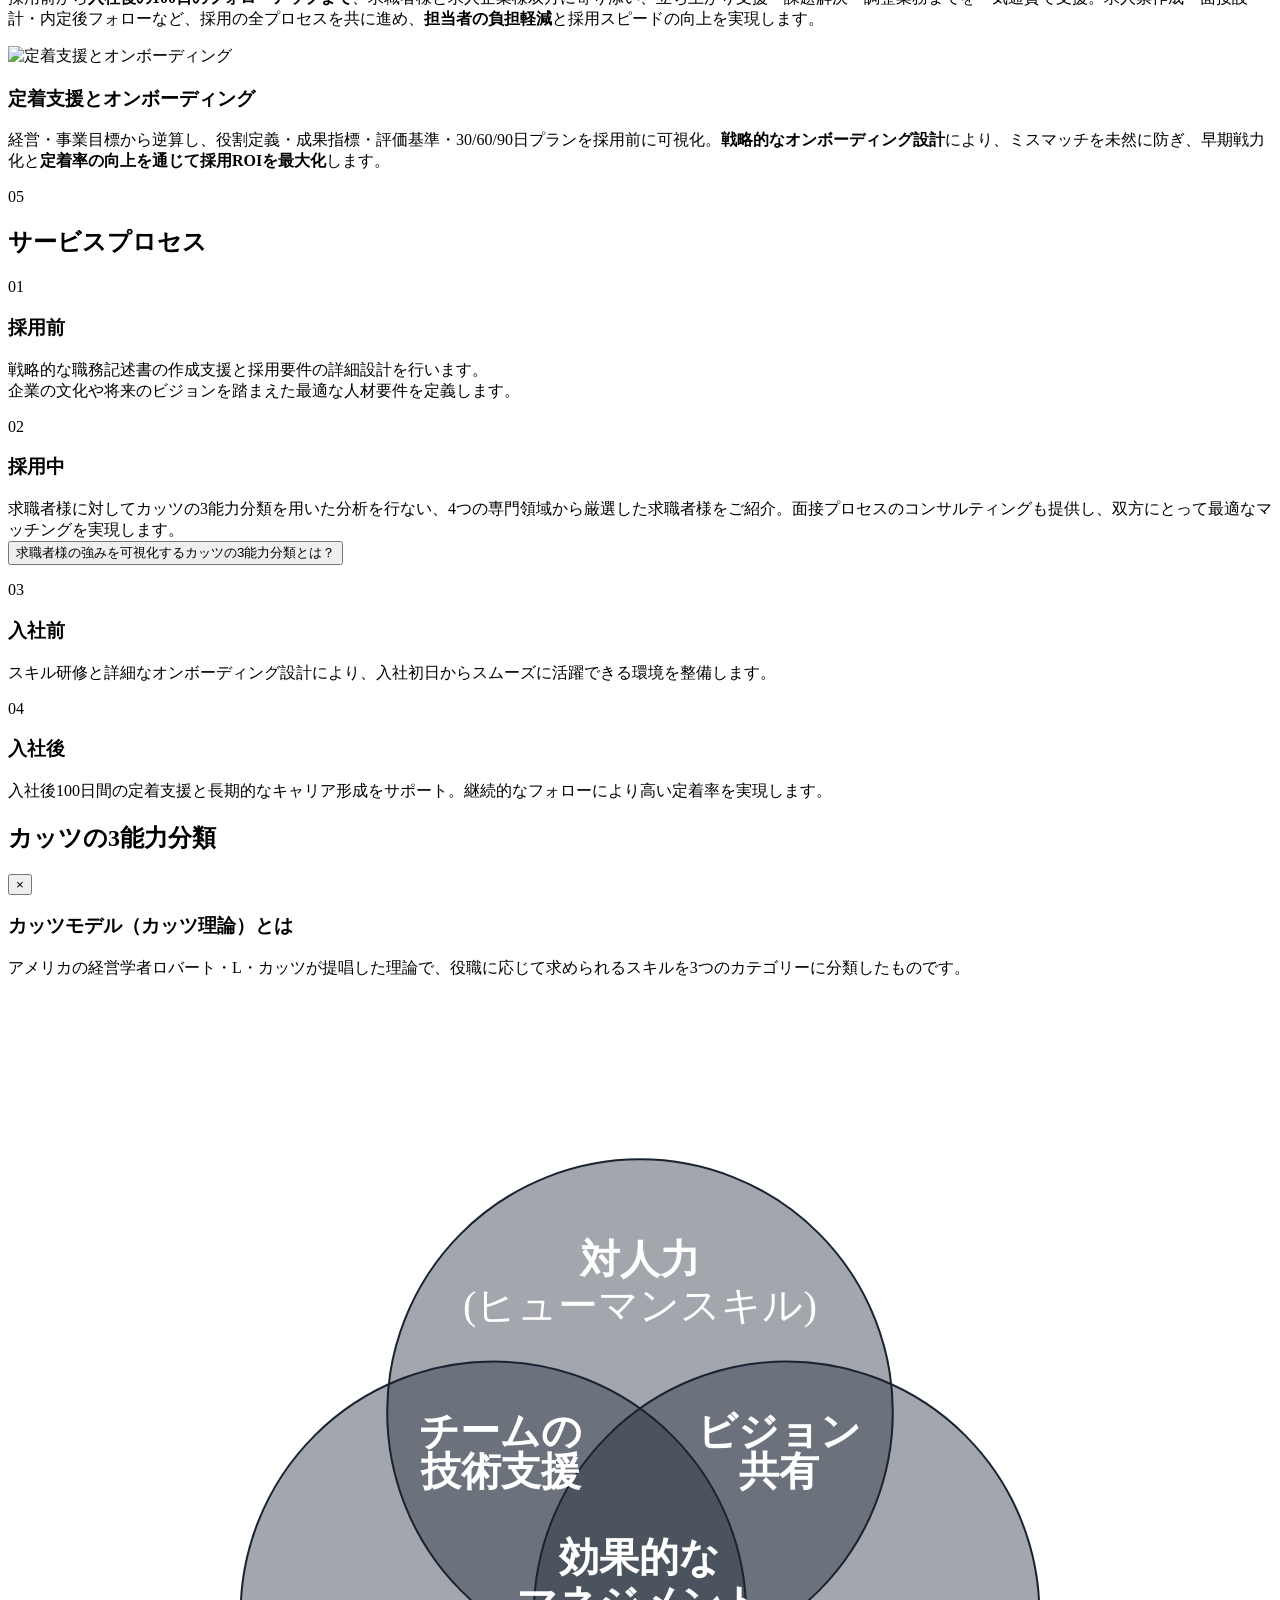
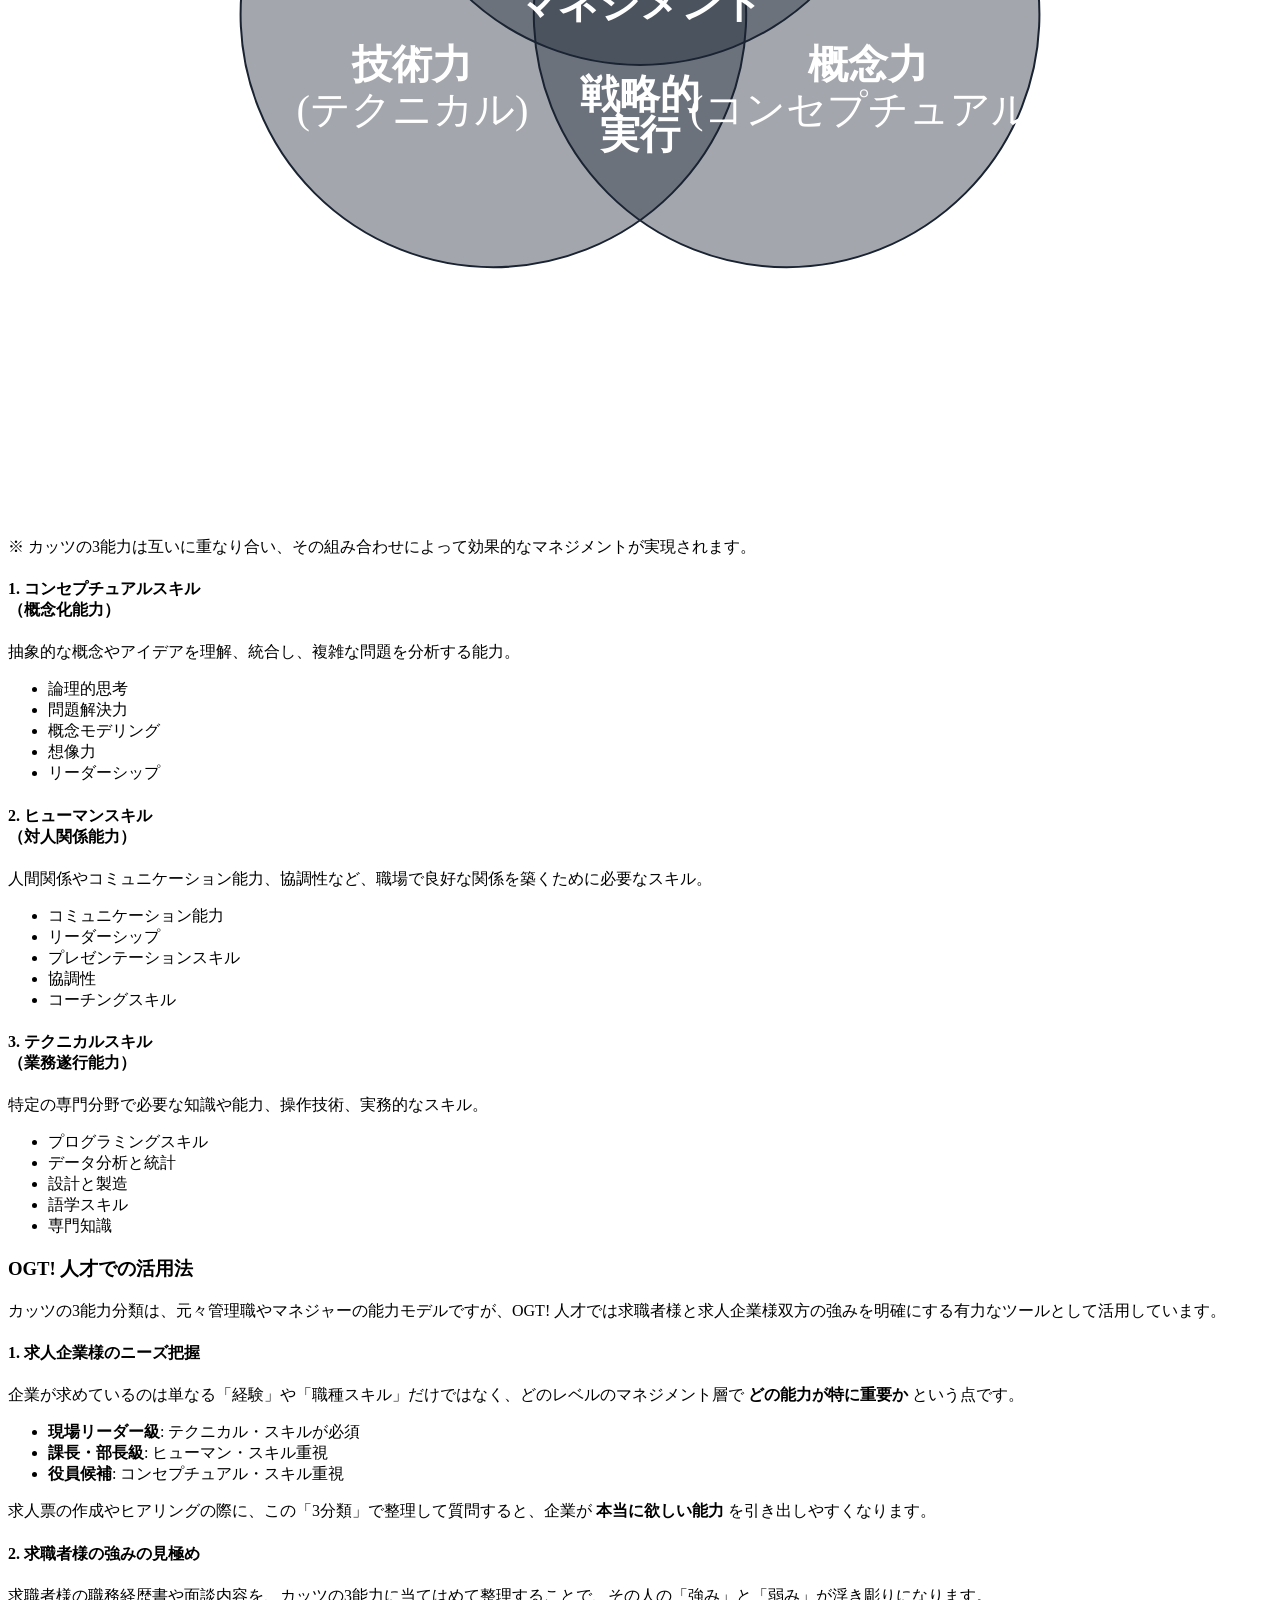
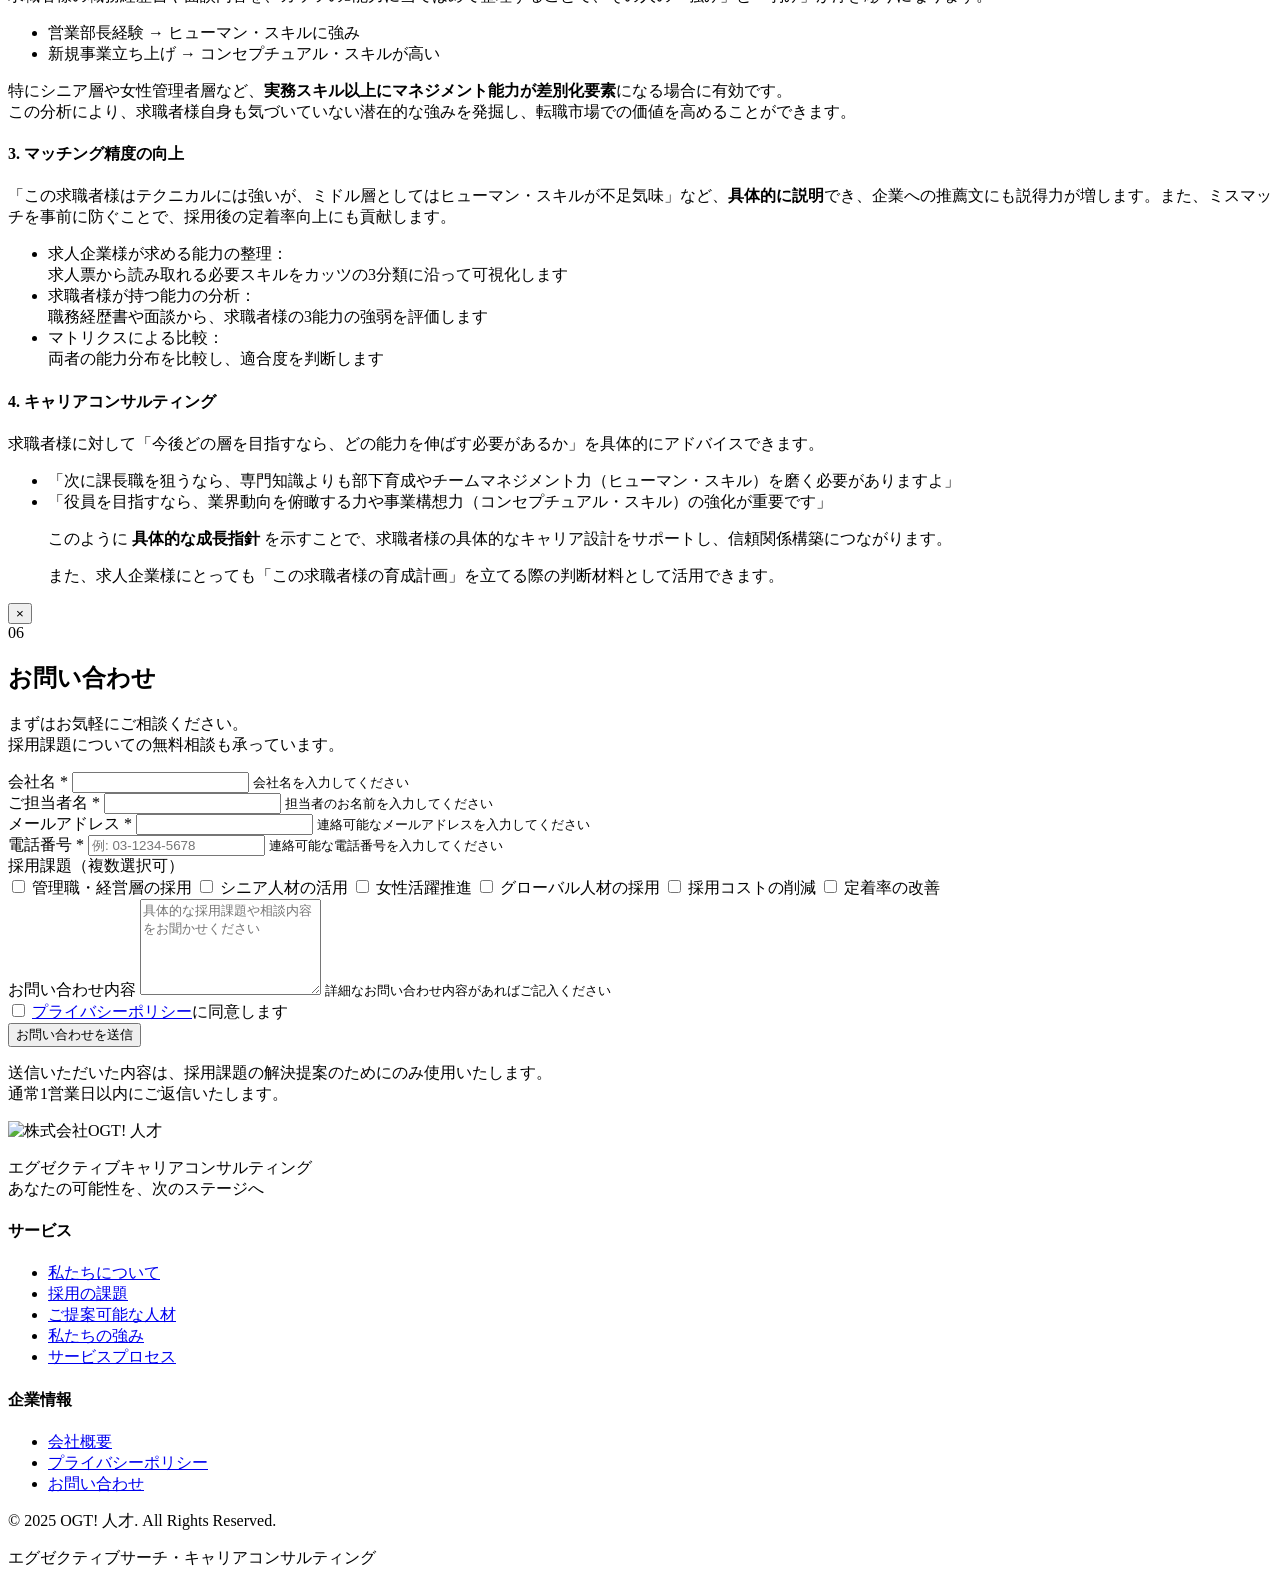
==== commit aa8decf4: "tmp" ====
--- a/index.html
+++ b/index.html
@@ -1,12 +1,9 @@
-<!DOCTYPE html><html lang="ja"> <head><meta charset="UTF-8"><meta name="viewport" content="width=device-width"><meta name="description" content="OGT! 人才 - プロフェッショナルのキャリアを次のステージへ。エグゼクティブサーチのプロフェッショナルがあなたの可能性を最大化します。"><!-- Favicon --><link rel="icon" type="image/png" sizes="32x32" href="/favicon32.png"><link rel="icon" type="image/png" sizes="48x48" href="/favicon48.png"><link rel="icon" type="image/png" sizes="192x192" href="/favicon192.png"><link rel="apple-touch-icon" sizes="180x180" href="/favicon180.png"><meta name="generator" content="Astro v5.14.6"><title>OGT! 人才 - エグゼクティブキャリアコンサルティング</title><link rel="preconnect" href="https://fonts.googleapis.com"><link rel="preconnect" href="https://fonts.gstatic.com" crossorigin><link href="https://fonts.googleapis.com/css2?family=Noto+Serif+JP:wght@300;400;500;600;700&family=Cormorant+Garamond:wght@300;400;500;600;700&display=swap" rel="stylesheet"><!-- Google tag (gtag.js) --><script async src="https://www.googletagmanager.com/gtag/js?id=G-3YD7QCHCMK"></script><script type="module" src="/ogt-jinzai-lp/_astro/Layout.astro_astro_type_script_index_0_lang.C67NVkV3.js"></script><link rel="stylesheet" href="/ogt-jinzai-lp/_astro/index.BtlEENPI.css"></head> <body>  <nav class="main-nav" id="mainNav" data-astro-cid-3ef6ksr2> <div class="nav-container" data-astro-cid-3ef6ksr2> <a href="#hero" class="logo" aria-label="トップページへ" data-astro-cid-3ef6ksr2> <img src="/ogt-jinzai-lp/_astro/transparent-logo.DbTcGjeO_2ogwgK.webp" alt="OGT! 人才" data-astro-cid-3ef6ksr2="true" loading="lazy" decoding="async" fetchpriority="auto" width="796" height="235" class="logo-img"> </a> <button class="nav-toggle" id="navToggle" aria-label="メニュー" data-astro-cid-3ef6ksr2> <span data-astro-cid-3ef6ksr2></span> <span data-astro-cid-3ef6ksr2></span> <span data-astro-cid-3ef6ksr2></span> </button> <ul class="nav-menu" id="navMenu" data-astro-cid-3ef6ksr2> <li data-astro-cid-3ef6ksr2><a href="#challenges" class="nav-link" data-astro-cid-3ef6ksr2>Challenges</a></li> <li data-astro-cid-3ef6ksr2><a href="#talents" class="nav-link" data-astro-cid-3ef6ksr2>Talents</a></li> <li data-astro-cid-3ef6ksr2><a href="#strengths" class="nav-link" data-astro-cid-3ef6ksr2>Our Strengths</a></li> <li data-astro-cid-3ef6ksr2><a href="#processes" class="nav-link" data-astro-cid-3ef6ksr2>Processes</a></li> <li data-astro-cid-3ef6ksr2><a href="#contact" class="nav-cta nav-link" data-astro-cid-3ef6ksr2>Contact</a></li> </ul> </div> </nav>  <script type="module" src="/ogt-jinzai-lp/_astro/Header.astro_astro_type_script_index_0_lang.DJgMgIYc.js"></script> <!-- Section 1: Hero / First View --><section class="hero" id="hero" data-astro-cid-bbe6dxrz> <div class="hero-overlay" data-astro-cid-bbe6dxrz></div> <div class="hero-image" data-astro-cid-bbe6dxrz> <!-- Background image: assets/hero-diverse-professionals.jpg --> </div> <div class="hero-content" data-astro-cid-bbe6dxrz> <div class="hero-text" data-astro-cid-bbe6dxrz> <h1 class="hero-headline" data-astro-cid-bbe6dxrz> <span class="headline-primary" data-astro-cid-bbe6dxrz>
+<!DOCTYPE html><html lang="ja"> <head><meta charset="UTF-8"><meta name="viewport" content="width=device-width"><meta name="description" content="OGT! 人才 - プロフェッショナルのキャリアを次のステージへ。エグゼクティブサーチのプロフェッショナルがあなたの可能性を最大化します。"><!-- Favicon --><link rel="icon" type="image/png" sizes="32x32" href="/favicon32.png"><link rel="icon" type="image/png" sizes="48x48" href="/favicon48.png"><link rel="icon" type="image/png" sizes="192x192" href="/favicon192.png"><link rel="apple-touch-icon" sizes="180x180" href="/favicon180.png"><meta name="generator" content="Astro v5.14.6"><title>OGT! 人才 - エグゼクティブキャリアコンサルティング</title><link rel="preconnect" href="https://fonts.googleapis.com"><link rel="preconnect" href="https://fonts.gstatic.com" crossorigin><link href="https://fonts.googleapis.com/css2?family=Noto+Serif+JP:wght@300;400;500;600;700&family=Cormorant+Garamond:wght@300;400;500;600;700&display=swap" rel="stylesheet"><!-- Google tag (gtag.js) --><script async src="https://www.googletagmanager.com/gtag/js?id=G-3YD7QCHCMK"></script><script type="module" src="/ogt-jinzai-lp/_astro/Layout.astro_astro_type_script_index_0_lang.C67NVkV3.js"></script><link rel="stylesheet" href="/ogt-jinzai-lp/_astro/index.BeV-9HOK.css"></head> <body>  <nav class="main-nav" id="mainNav" data-astro-cid-3ef6ksr2> <div class="nav-container" data-astro-cid-3ef6ksr2> <a href="#hero" class="logo" aria-label="トップページへ" data-astro-cid-3ef6ksr2> <img src="/ogt-jinzai-lp/_astro/transparent-logo.DbTcGjeO_2ogwgK.webp" alt="OGT! 人才" data-astro-cid-3ef6ksr2="true" loading="lazy" decoding="async" fetchpriority="auto" width="796" height="235" class="logo-img"> </a> <button class="nav-toggle" id="navToggle" aria-label="メニュー" data-astro-cid-3ef6ksr2> <span data-astro-cid-3ef6ksr2></span> <span data-astro-cid-3ef6ksr2></span> <span data-astro-cid-3ef6ksr2></span> </button> <ul class="nav-menu" id="navMenu" data-astro-cid-3ef6ksr2> <li data-astro-cid-3ef6ksr2><a href="#challenges" class="nav-link" data-astro-cid-3ef6ksr2>Challenges</a></li> <li data-astro-cid-3ef6ksr2><a href="#talents" class="nav-link" data-astro-cid-3ef6ksr2>Talents</a></li> <li data-astro-cid-3ef6ksr2><a href="#strengths" class="nav-link" data-astro-cid-3ef6ksr2>Our Strengths</a></li> <li data-astro-cid-3ef6ksr2><a href="#processes" class="nav-link" data-astro-cid-3ef6ksr2>Processes</a></li> <li data-astro-cid-3ef6ksr2><a href="#contact" class="nav-cta nav-link" data-astro-cid-3ef6ksr2>Contact</a></li> </ul> </div> </nav>  <script type="module" src="/ogt-jinzai-lp/_astro/Header.astro_astro_type_script_index_0_lang.DJgMgIYc.js"></script> <!-- Section 1: Hero / First View --><section class="hero" id="hero" data-astro-cid-bbe6dxrz> <div class="hero-overlay" data-astro-cid-bbe6dxrz></div> <div class="hero-image" data-astro-cid-bbe6dxrz> <!-- Background image: assets/hero-diverse-professionals.jpg --> </div> <div class="hero-content" data-astro-cid-bbe6dxrz> <div class="hero-text" data-astro-cid-bbe6dxrz> <h1 class="hero-headline" data-astro-cid-bbe6dxrz> <span class="headline-primary" data-astro-cid-bbe6dxrz>
 優秀な人材が<wbr data-astro-cid-bbe6dxrz>採用できない<wbr data-astro-cid-bbe6dxrz>本当の理由、<br data-astro-cid-bbe6dxrz>ご存知ですか？
 </span> <span class="headline-secondary" data-astro-cid-bbe6dxrz>
 従来の<wbr data-astro-cid-bbe6dxrz>採用市場では<wbr data-astro-cid-bbe6dxrz>見落とされがちな<br data-astro-cid-bbe6dxrz>4つの<wbr data-astro-cid-bbe6dxrz>貴重な<wbr data-astro-cid-bbe6dxrz>人材層に<wbr data-astro-cid-bbe6dxrz>焦点を当て、<br data-astro-cid-bbe6dxrz>
 企業の<wbr data-astro-cid-bbe6dxrz>採用課題を<wbr data-astro-cid-bbe6dxrz>根本から<wbr data-astro-cid-bbe6dxrz>解決します
-</span> </h1> <p class="hero-subheadline" data-astro-cid-bbe6dxrz>
-OGT! 人才は、<wbr data-astro-cid-bbe6dxrz>採用の可能性を<wbr data-astro-cid-bbe6dxrz>最大化させるための道を<wbr data-astro-cid-bbe6dxrz>拓きます。<br data-astro-cid-bbe6dxrz>
-あなたのビジネスを<wbr data-astro-cid-bbe6dxrz>最大化しましょう。
-</p> <div class="hero-cta" data-astro-cid-bbe6dxrz> <a href="#focus" class="btn btn-primary" data-astro-cid-bbe6dxrz>4つの<wbr data-astro-cid-bbe6dxrz>人材層を<wbr data-astro-cid-bbe6dxrz>見る</a> <a href="#contact" class="btn btn-secondary" data-astro-cid-bbe6dxrz>お問い合わせ</a> </div> </div> </div> <!-- <div class="scroll-indicator">
+</span> </h1> <div class="hero-cta" data-astro-cid-bbe6dxrz> <a href="#focus" class="btn btn-primary" data-astro-cid-bbe6dxrz>4つの<wbr data-astro-cid-bbe6dxrz>人材層を<wbr data-astro-cid-bbe6dxrz>見る</a> <a href="#contact" class="btn btn-secondary" data-astro-cid-bbe6dxrz>お問い合わせ</a> </div> </div> </div> <!-- <div class="scroll-indicator">
     <span class="scroll-text">Scroll</span>
     <div class="scroll-line"></div>
   </div> --> </section> <!-- End of Section 1: Hero / First View -->  <!-- Section 2: Mission & Vision --><section class="mission" id="mission" data-astro-cid-eiamszqp> <div class="container" data-astro-cid-eiamszqp> <div class="section-header fade-in-up" data-astro-cid-eiamszqp> <span class="section-number" data-astro-cid-eiamszqp>01</span> <span class="section-label" data-astro-cid-eiamszqp>私たちについて</span> <h2 class="section-title" data-astro-cid-eiamszqp>
